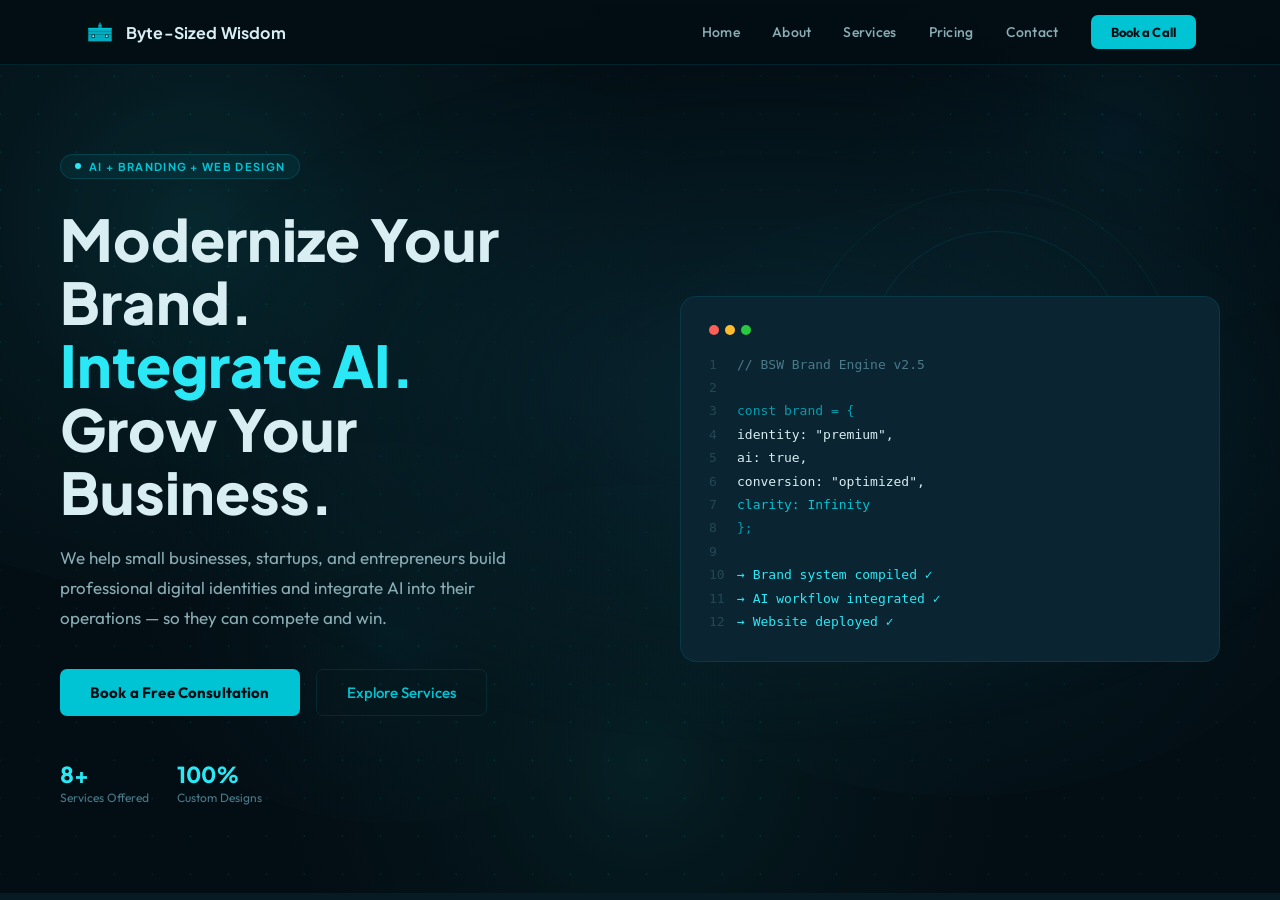
==== index.html @ 83bc5a41 "Add files via upload" ====
<!DOCTYPE html>
<html lang="en">
<head>
  <meta charset="UTF-8"/>
  <meta name="viewport" content="width=device-width, initial-scale=1.0"/>
  <title>Byte-Sized Wisdom — Modern Branding. Intelligent Systems.</title>
  <meta name="description" content="Brand Identity and AI Integration for businesses ready to grow. Strategy first, client-owned deliverables, no middleman."/>
  <meta name="keywords" content="brand identity, AI integration, logo design, web design, workflow automation, Katy TX, Houston, Byte-Sized Wisdom"/>
  <meta property="og:title" content="Byte-Sized Wisdom — Modern Branding. Intelligent Systems."/>
  <meta property="og:description" content="Brand Identity and AI Integration for businesses ready to grow. Strategy first, client-owned deliverables, no middleman."/>
  <meta property="og:type" content="website"/>
  <link rel="preconnect" href="https://fonts.googleapis.com"/>
  <link rel="preconnect" href="https://fonts.gstatic.com" crossorigin/>
  <link href="https://fonts.googleapis.com/css2?family=Orbitron:wght@400;500;600;700;800;900&family=Plus+Jakarta+Sans:wght@300;400;500;600;700;800&family=Syne:wght@400;500;600;700;800;900&family=Share+Tech+Mono&display=swap" rel="stylesheet"/>
  <style>
    *, *::before, *::after { box-sizing: border-box; margin: 0; padding: 0; }
    html { scroll-behavior: smooth; }
    body { background: #030E14; color: #D8EEF2; font-family: 'Plus Jakarta Sans', sans-serif; overflow-x: hidden; }
    #root { min-height: 100vh; }
    .syne { font-family: 'Syne', sans-serif; }
    .fade-in { animation: fadeIn .3s ease; }
    @keyframes fadeIn { from { opacity: 0; transform: translateY(6px); } to { opacity: 1; transform: none; } }
  </style>
</head>
<body>
  <div id="root"></div>
  <script src="bundle.js"></script>
</body>
</html>
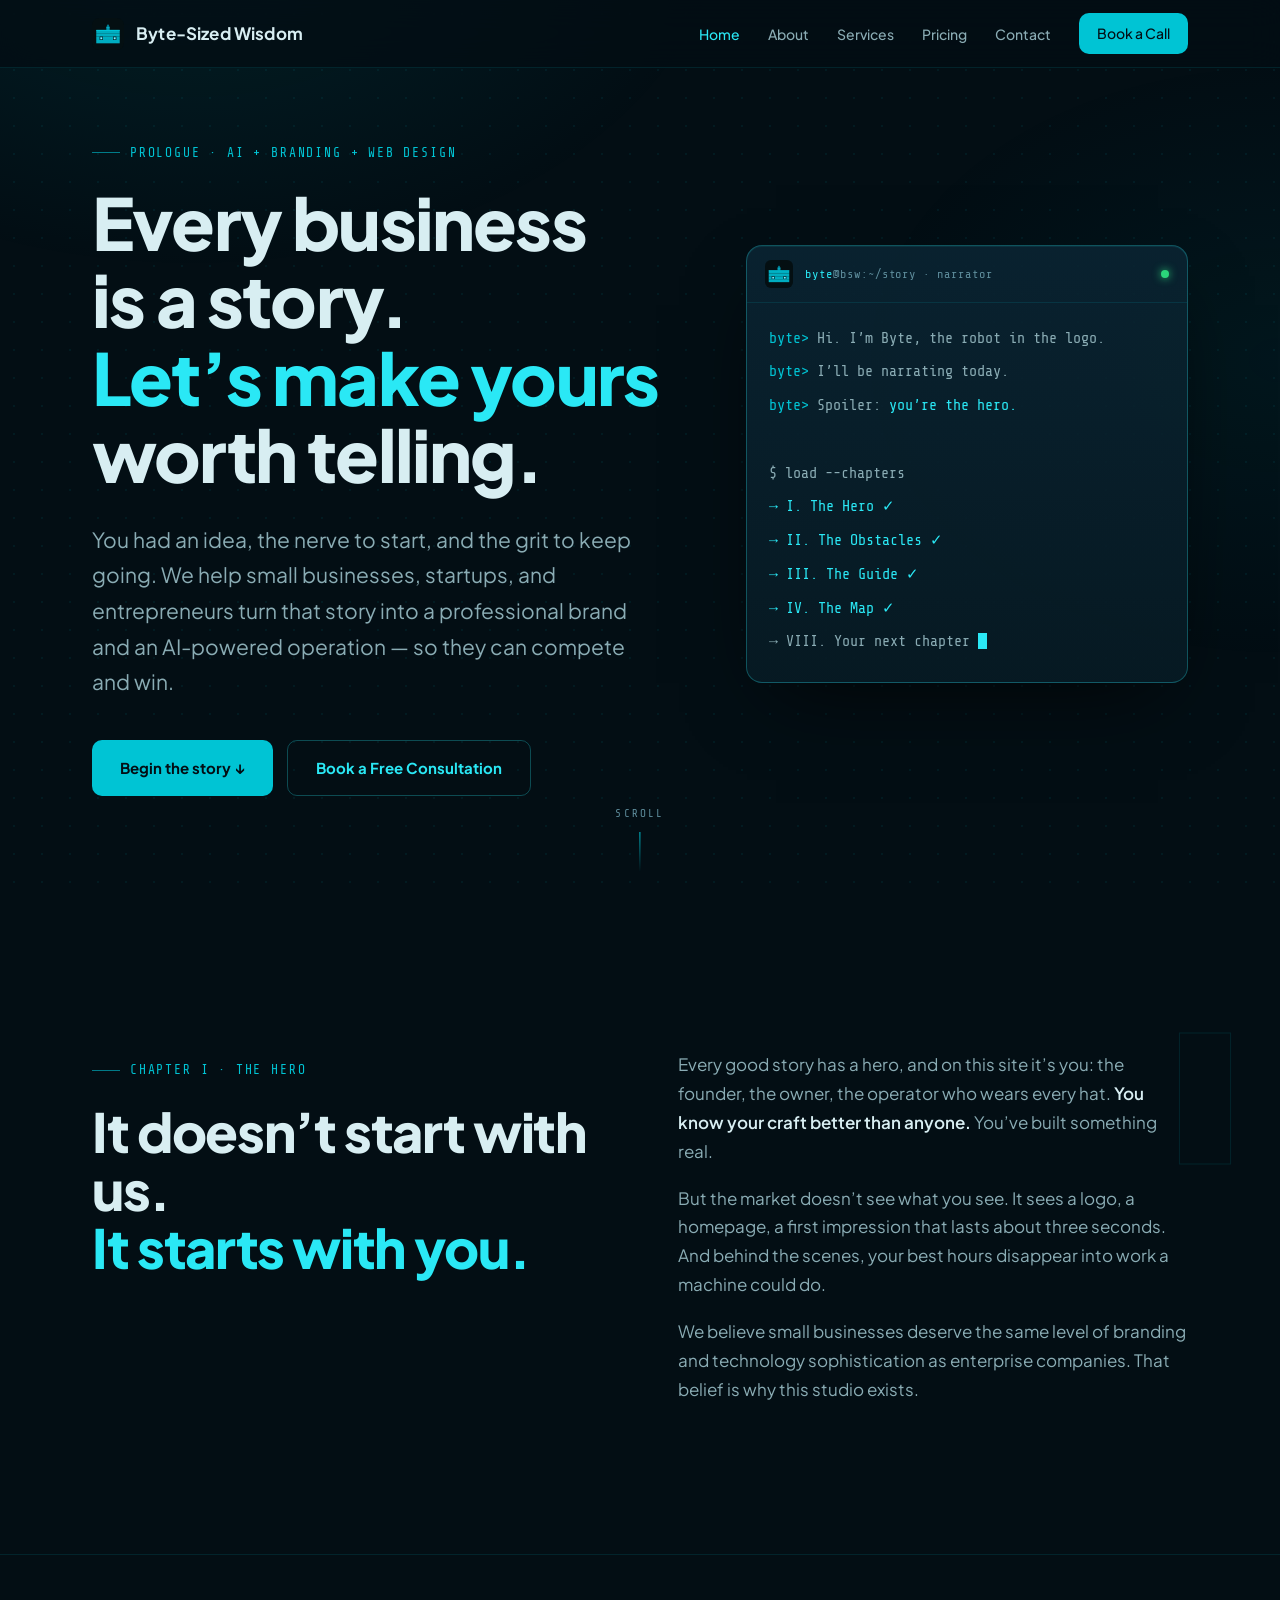
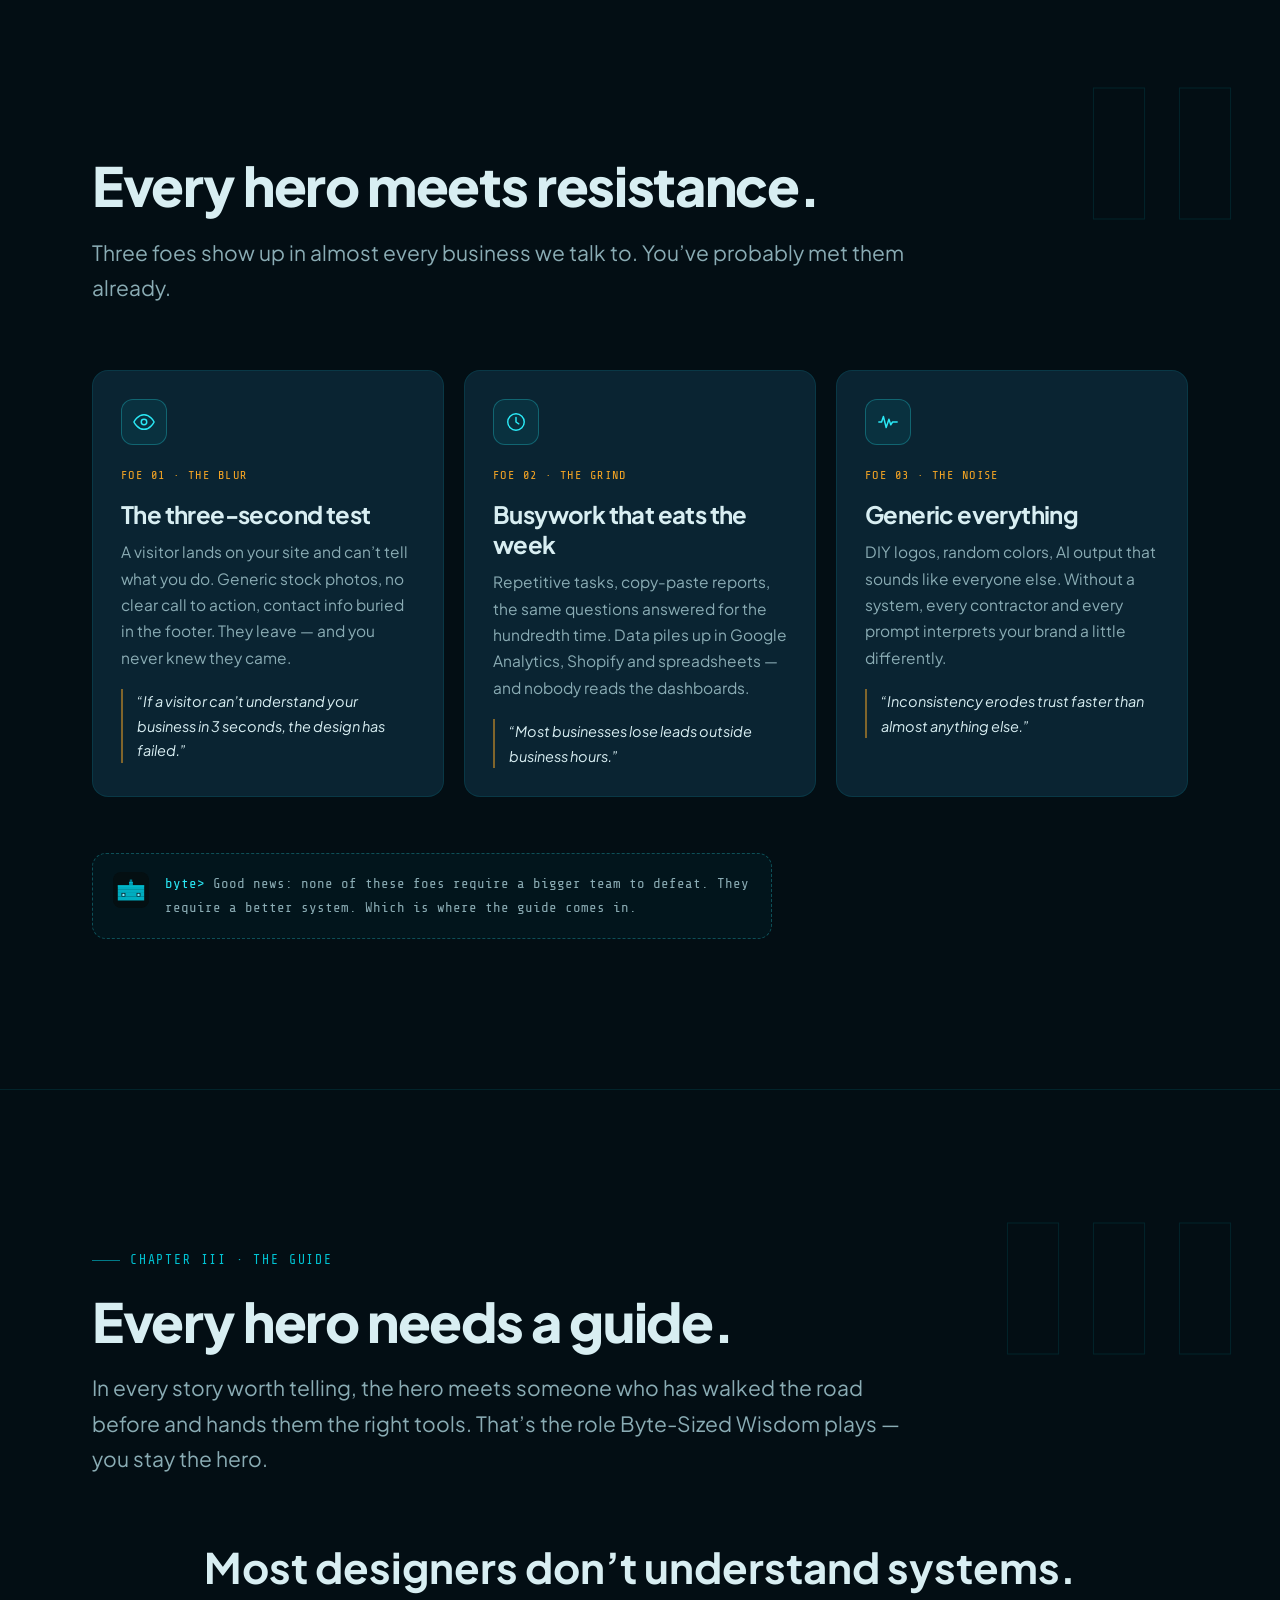
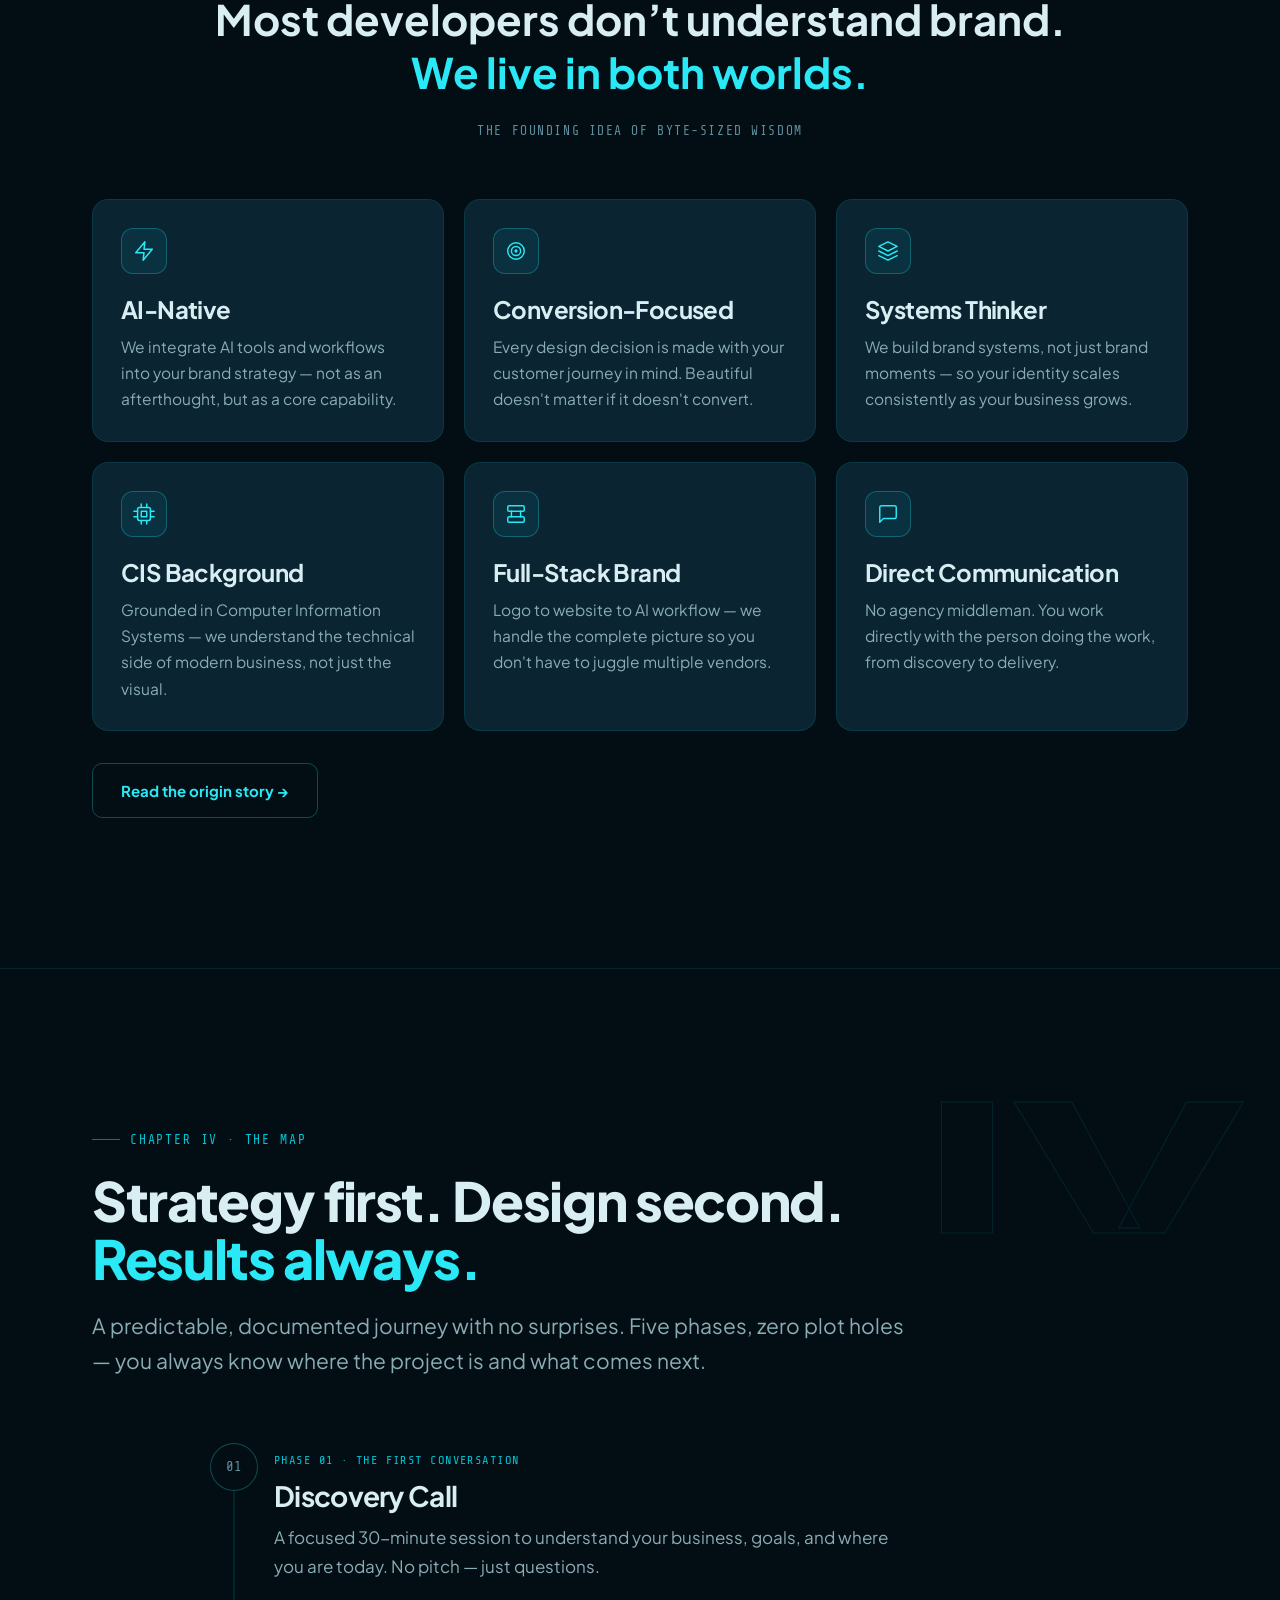
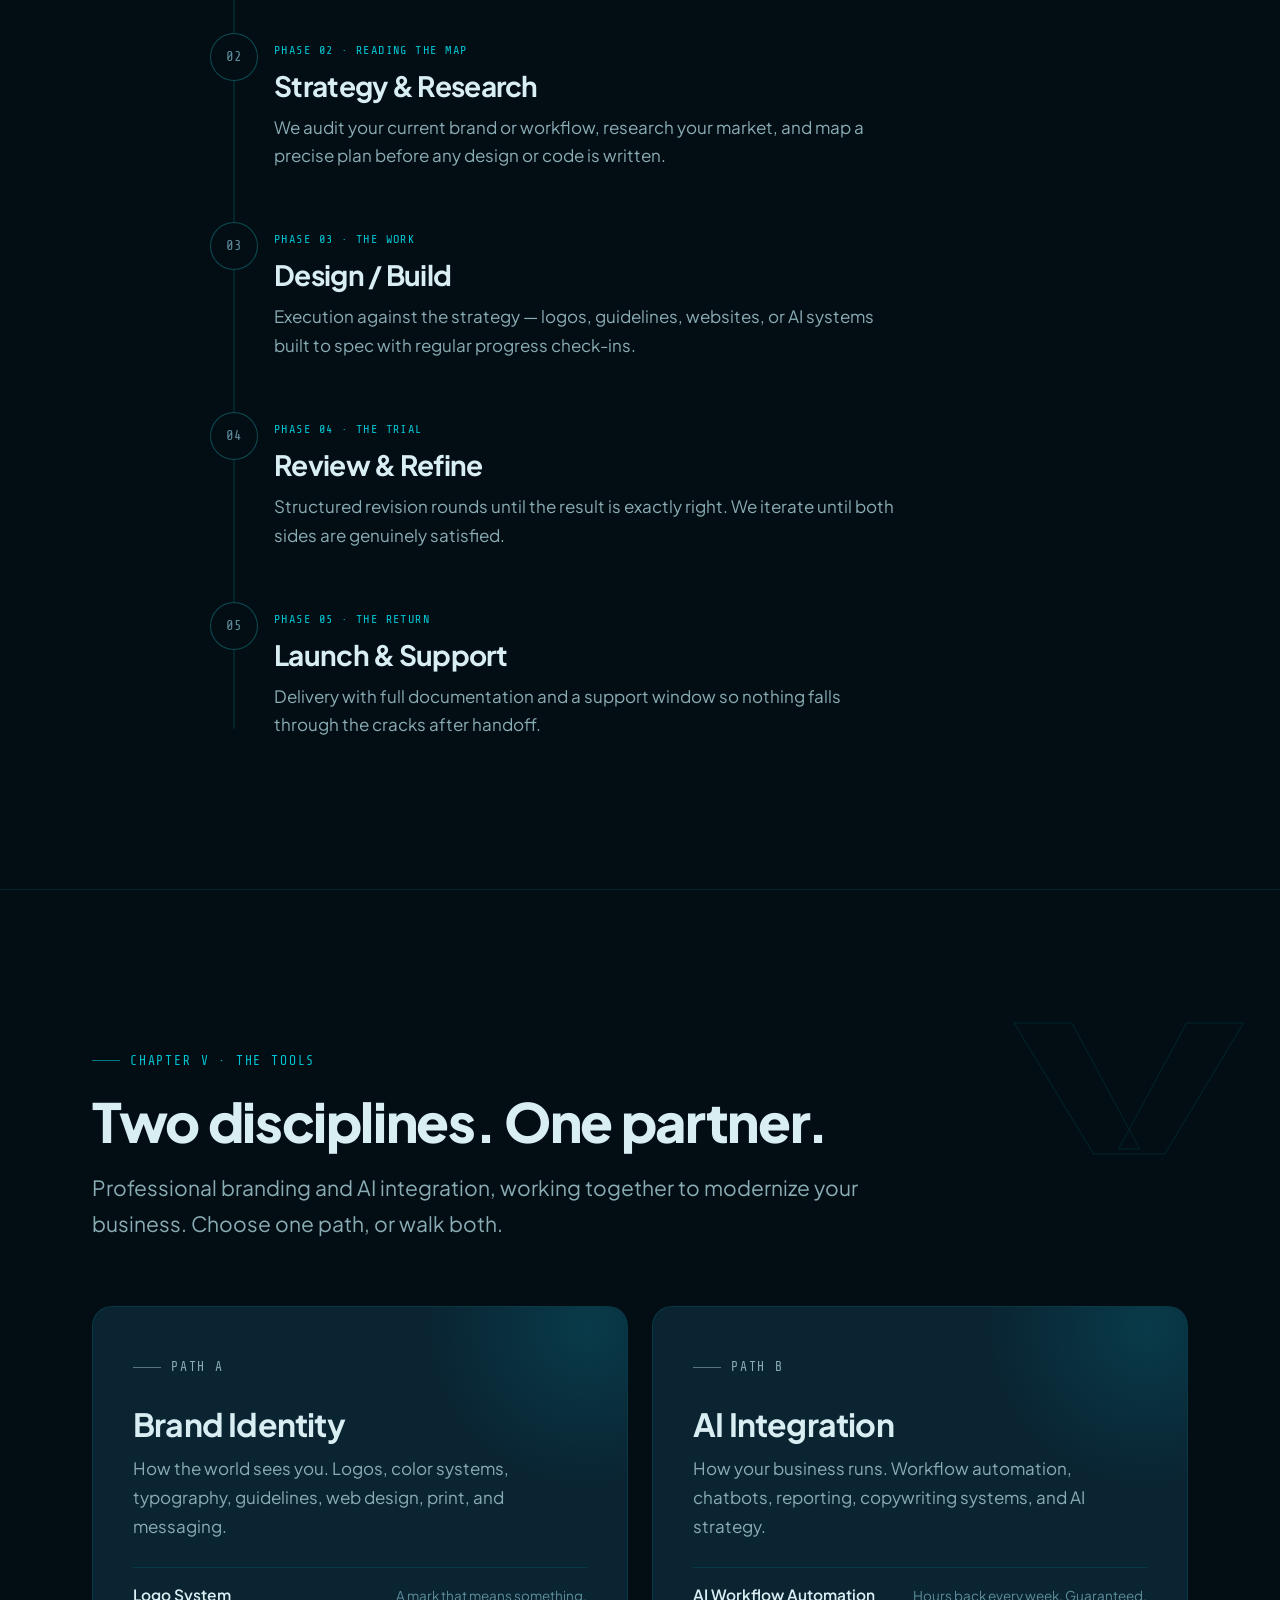
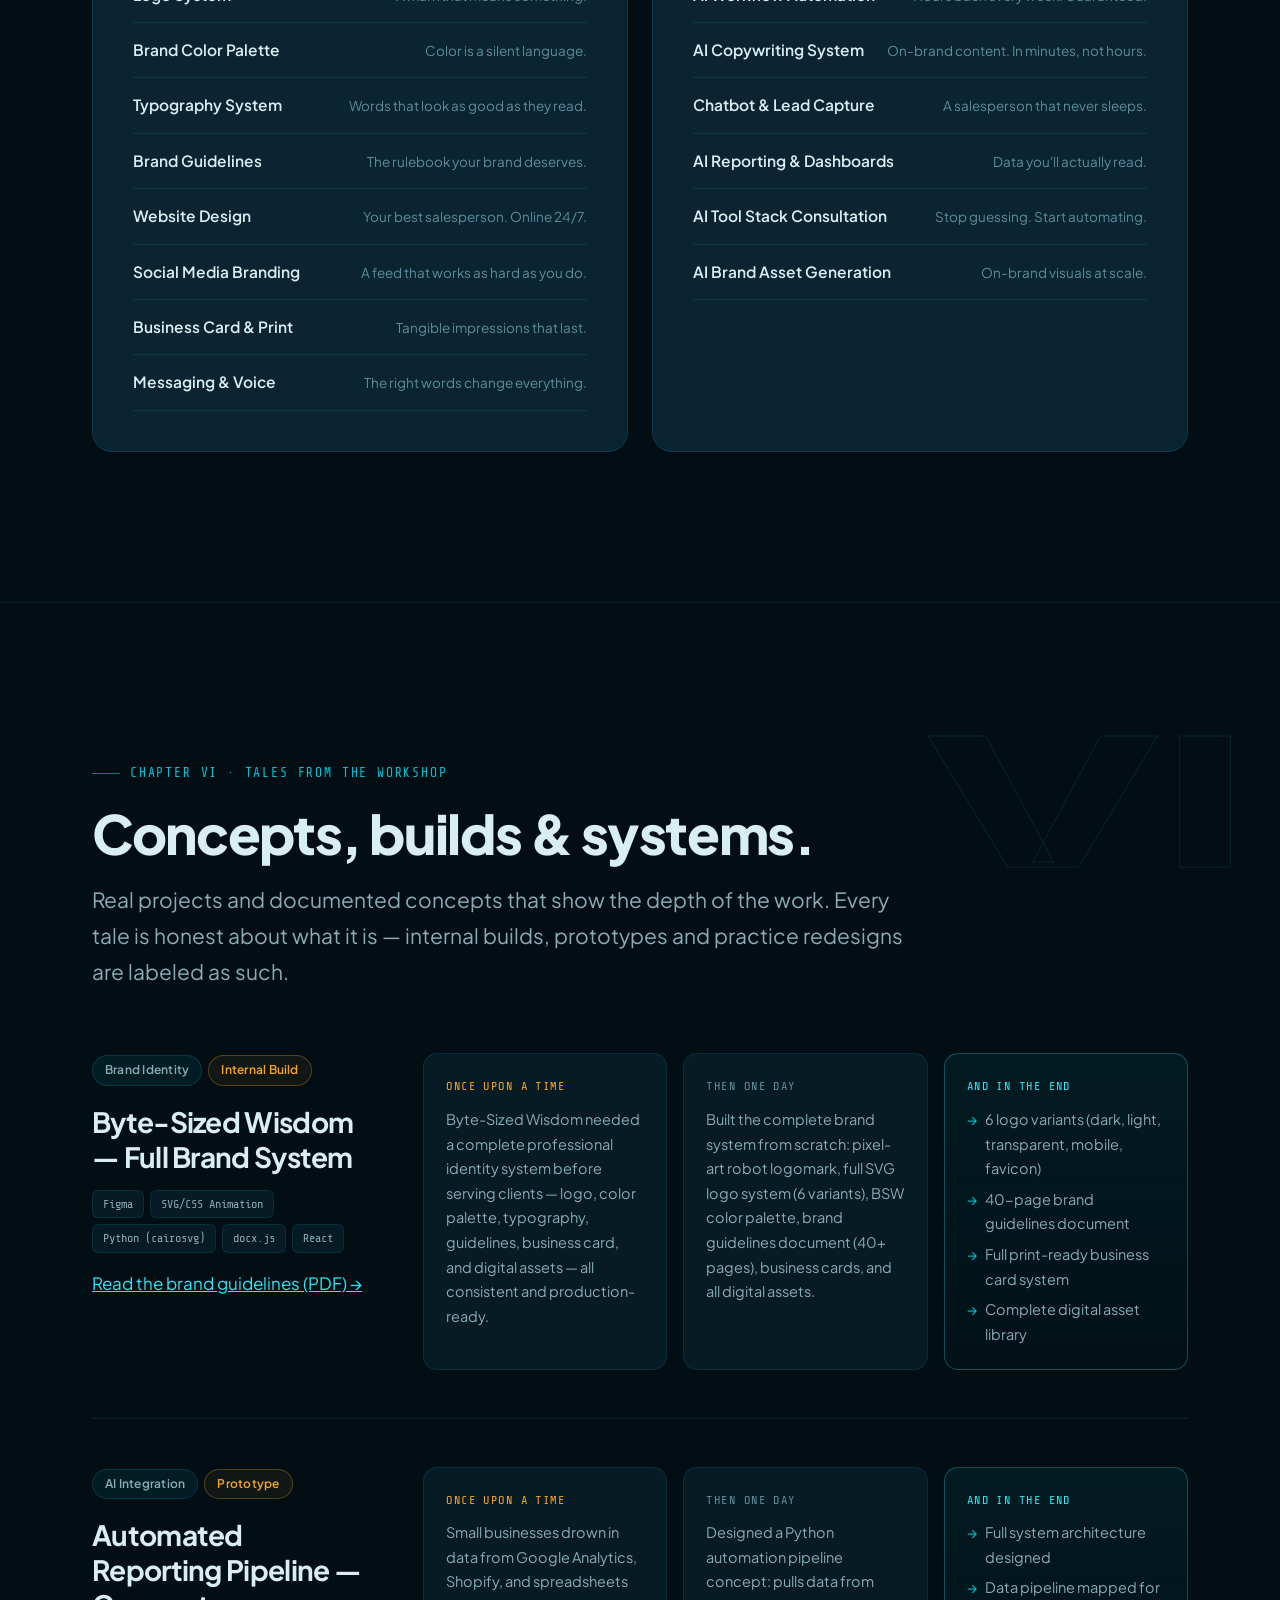
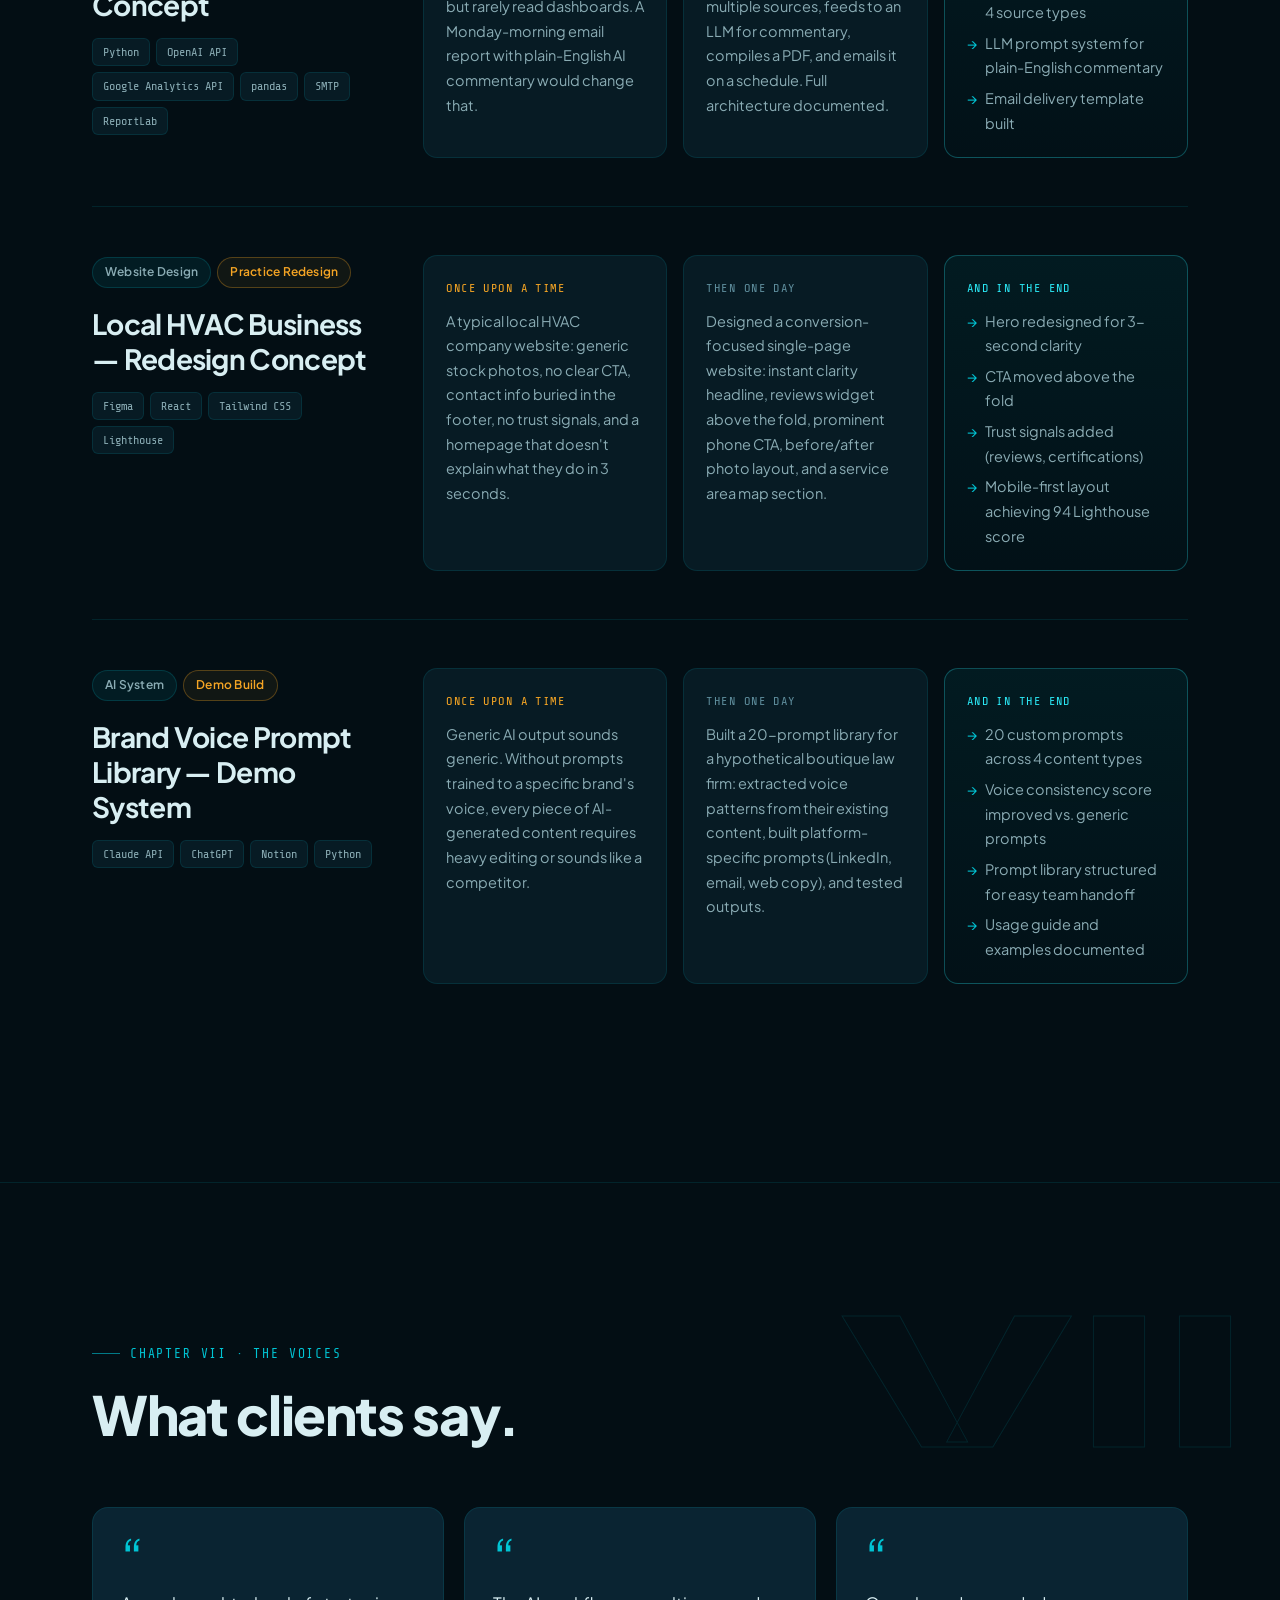
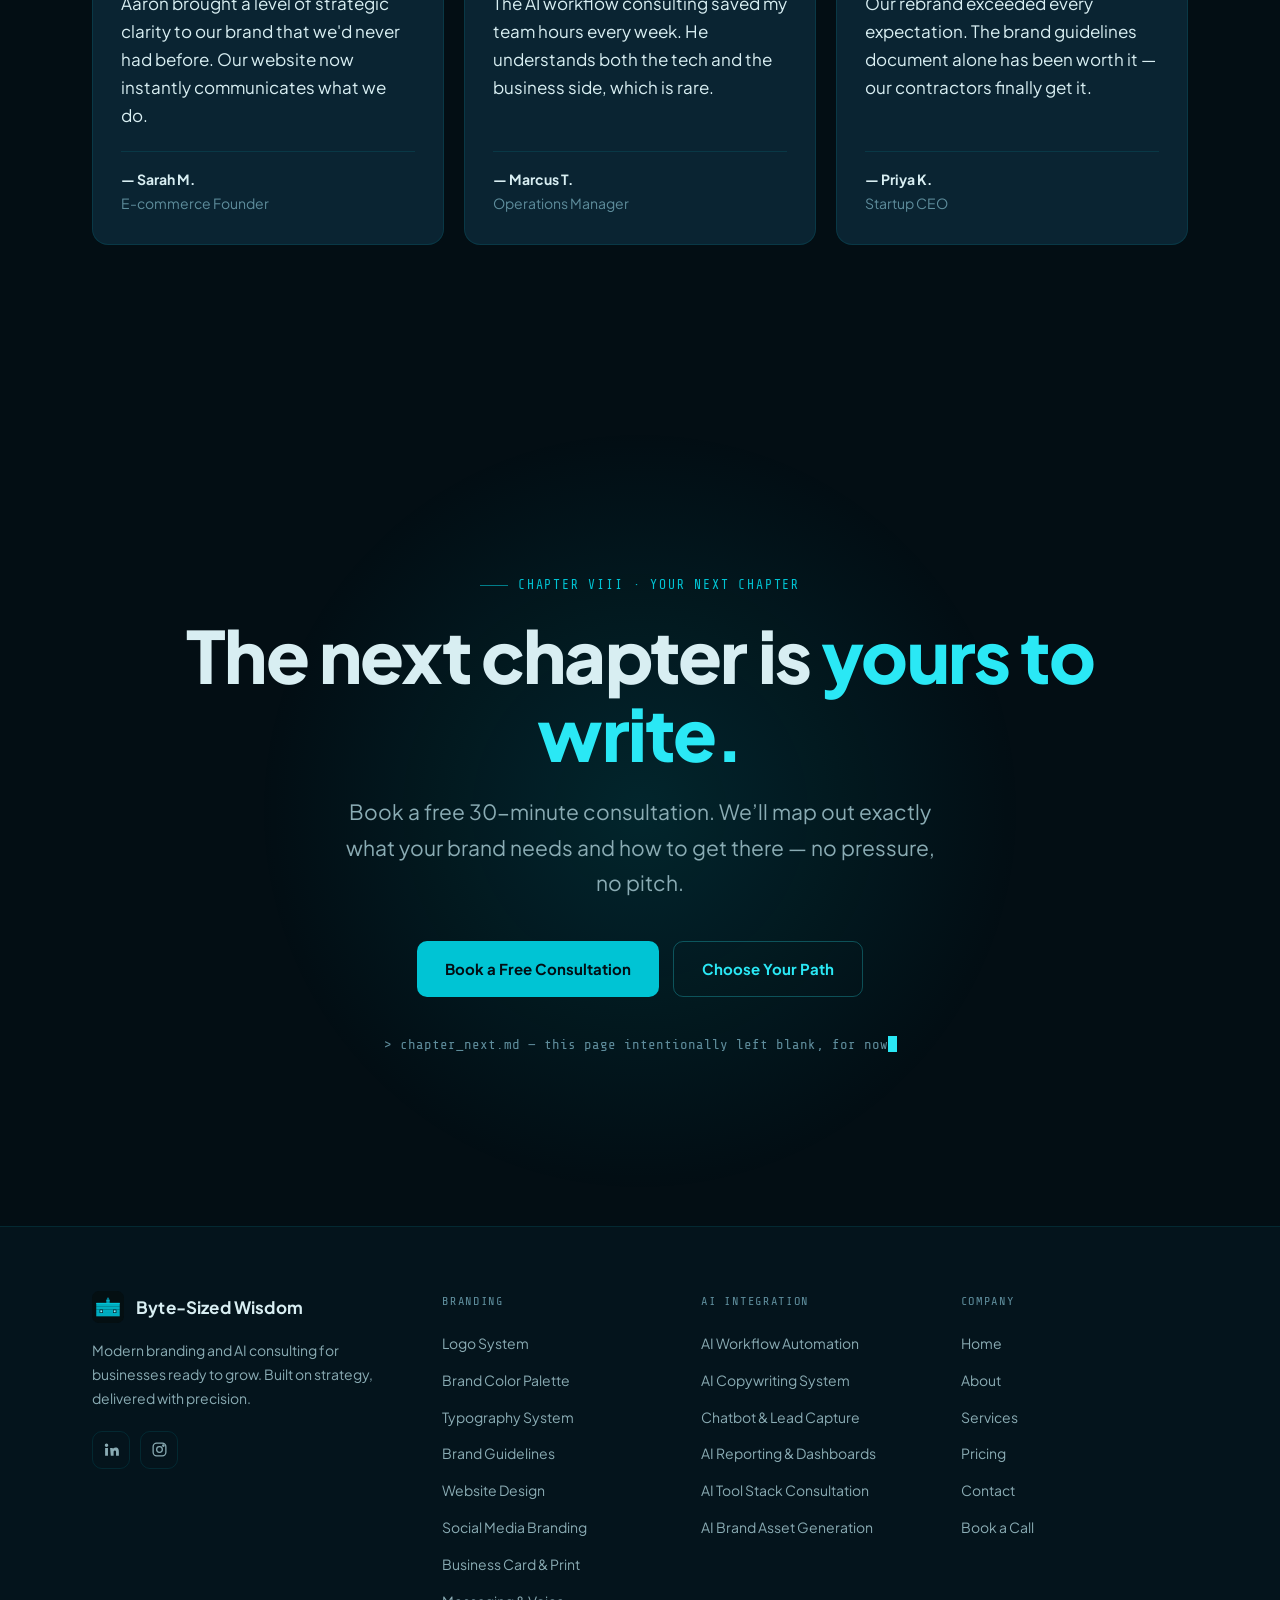
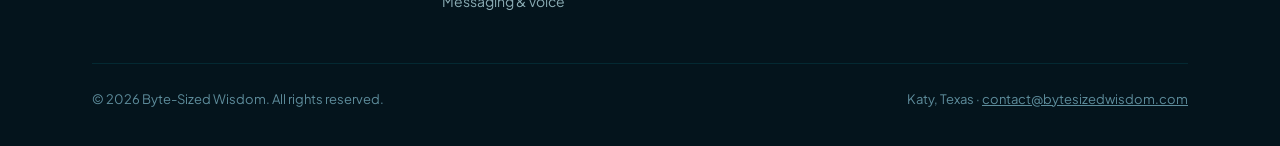
==== commit 55da41b3: "Turn the site into a storytelling website Rebuild the site as hand-written static pages organised as" ====
--- a/index.html
+++ b/index.html
@@ -1,29 +1,415 @@
 <!DOCTYPE html>
-<html lang="en">
+<html lang="en" class="no-js">
 <head>
   <meta charset="UTF-8"/>
   <meta name="viewport" content="width=device-width, initial-scale=1.0"/>
-  <title>Byte-Sized Wisdom — Modern Branding. Intelligent Systems.</title>
-  <meta name="description" content="Brand Identity and AI Integration for businesses ready to grow. Strategy first, client-owned deliverables, no middleman."/>
+  <title>Byte-Sized Wisdom — Every Business Is a Story</title>
+  <meta name="description" content="Byte-Sized Wisdom helps small businesses tell a better story: brand identity and AI integration, strategy first, client-owned deliverables, no middleman."/>
   <meta name="keywords" content="brand identity, AI integration, logo design, web design, workflow automation, Katy TX, Houston, Byte-Sized Wisdom"/>
-  <meta property="og:title" content="Byte-Sized Wisdom — Modern Branding. Intelligent Systems."/>
-  <meta property="og:description" content="Brand Identity and AI Integration for businesses ready to grow. Strategy first, client-owned deliverables, no middleman."/>
+  <meta name="theme-color" content="#030E14"/>
+  <meta property="og:title" content="Byte-Sized Wisdom — Every Business Is a Story"/>
+  <meta property="og:description" content="Byte-Sized Wisdom helps small businesses tell a better story: brand identity and AI integration, strategy first, client-owned deliverables, no middleman."/>
   <meta property="og:type" content="website"/>
+  <link rel="icon" href="assets/img/favicon.svg" type="image/svg+xml"/>
   <link rel="preconnect" href="https://fonts.googleapis.com"/>
   <link rel="preconnect" href="https://fonts.gstatic.com" crossorigin/>
-  <link href="https://fonts.googleapis.com/css2?family=Orbitron:wght@400;500;600;700;800;900&family=Plus+Jakarta+Sans:wght@300;400;500;600;700;800&family=Syne:wght@400;500;600;700;800;900&family=Share+Tech+Mono&display=swap" rel="stylesheet"/>
-  <style>
-    *, *::before, *::after { box-sizing: border-box; margin: 0; padding: 0; }
-    html { scroll-behavior: smooth; }
-    body { background: #030E14; color: #D8EEF2; font-family: 'Plus Jakarta Sans', sans-serif; overflow-x: hidden; }
-    #root { min-height: 100vh; }
-    .syne { font-family: 'Syne', sans-serif; }
-    .fade-in { animation: fadeIn .3s ease; }
-    @keyframes fadeIn { from { opacity: 0; transform: translateY(6px); } to { opacity: 1; transform: none; } }
-  </style>
+  <link href="https://fonts.googleapis.com/css2?family=Plus+Jakarta+Sans:wght@300;400;500;600;700;800&family=Syne:wght@400;500;600;700;800&family=Share+Tech+Mono&display=swap" rel="stylesheet"/>
+  <link rel="stylesheet" href="assets/css/story.css"/>
+  <script src="assets/js/story.js" defer></script>
 </head>
 <body>
-  <div id="root"></div>
-  <script src="bundle.js"></script>
+  <a class="skip-link" href="#main">Skip to the story</a>
+  <div class="progress" aria-hidden="true"></div>
+  <header class="nav">
+    <div class="container">
+      <a class="brand" href="index.html"><svg viewBox="0 0 32 32" aria-hidden="true"><rect width="32" height="32" fill="#040f12" rx="7"/><g transform="translate(-55.22,-1.70) scale(0.20943)"><rect x="335" y="40" width="10" height="10" fill="#00788e"/><rect x="332" y="50" width="16" height="15" fill="#009ab2"/><rect x="332" y="50" width="16" height="3" fill="#00c8e0"/><rect x="284" y="65" width="112" height="16" fill="#00adc0"/><rect x="284" y="65" width="112" height="4" fill="#00cce0"/><rect x="284" y="81" width="112" height="16" fill="#00adc0"/><rect x="284" y="97" width="112" height="16" fill="#00adc0"/><rect x="300" y="97" width="16" height="16" fill="#040f12"/><rect x="364" y="97" width="16" height="16" fill="#040f12"/><rect x="303" y="100" width="10" height="10" fill="#5ce0f8"/><rect x="367" y="100" width="10" height="10" fill="#5ce0f8"/><rect x="306" y="103" width="4" height="4" fill="#c8f8ff"/><rect x="370" y="103" width="4" height="4" fill="#c8f8ff"/><rect x="284" y="113" width="112" height="16" fill="#00adc0"/></g></svg><span>Byte-Sized Wisdom</span></a>
+      <button class="nav-toggle" aria-expanded="false" aria-controls="nav-links" aria-label="Open menu"><svg viewBox="0 0 24 24" fill="none" stroke="currentColor" stroke-width="1.6" stroke-linecap="round" stroke-linejoin="round" aria-hidden="true"><line x1="3" y1="7" x2="21" y2="7"/><line x1="3" y1="12" x2="21" y2="12"/><line x1="3" y1="17" x2="21" y2="17"/></svg></button>
+      <ul class="nav-links" id="nav-links">
+        <li><a href="index.html" aria-current="page">Home</a></li>
+        <li><a href="about.html">About</a></li>
+        <li><a href="services.html">Services</a></li>
+        <li><a href="pricing.html">Pricing</a></li>
+        <li><a href="contact.html">Contact</a></li>
+        <li><a class="btn btn-primary btn-sm" href="contact.html">Book a Call</a></li>
+      </ul>
+    </div>
+  </header>
+
+  <main id="main">
+
+    <!-- PROLOGUE -->
+    <section class="hero" id="prologue" data-chapter="Prologue">
+      <div class="container hero-grid">
+        <div>
+          <p class="kicker reveal">Prologue &middot; AI + Branding + Web Design</p>
+          <h1 class="reveal" data-delay="1">
+            <span class="line">Every business</span>
+            <span class="line">is a story.</span>
+            <span class="line hl">Let&rsquo;s make yours</span>
+            <span class="line">worth telling.</span>
+          </h1>
+          <p class="lede reveal" data-delay="2">You had an idea, the nerve to start, and the grit to keep going. We help small businesses, startups, and entrepreneurs turn that story into a professional brand and an AI-powered operation &mdash; so they can compete and win.</p>
+          <div class="cta-row reveal" data-delay="3">
+            <a class="btn btn-primary" href="#ch-hero">Begin the story &darr;</a>
+            <a class="btn btn-ghost" href="contact.html">Book a Free Consultation</a>
+          </div>
+        </div>
+        <div class="narrator reveal" data-delay="2" aria-label="Narrator">
+          <div class="narrator-head"><svg viewBox="0 0 32 32" aria-hidden="true"><rect width="32" height="32" fill="#040f12" rx="7"/><g transform="translate(-55.22,-1.70) scale(0.20943)"><rect x="335" y="40" width="10" height="10" fill="#00788e"/><rect x="332" y="50" width="16" height="15" fill="#009ab2"/><rect x="332" y="50" width="16" height="3" fill="#00c8e0"/><rect x="284" y="65" width="112" height="16" fill="#00adc0"/><rect x="284" y="65" width="112" height="4" fill="#00cce0"/><rect x="284" y="81" width="112" height="16" fill="#00adc0"/><rect x="284" y="97" width="112" height="16" fill="#00adc0"/><rect x="300" y="97" width="16" height="16" fill="#040f12"/><rect x="364" y="97" width="16" height="16" fill="#040f12"/><rect x="303" y="100" width="10" height="10" fill="#5ce0f8"/><rect x="367" y="100" width="10" height="10" fill="#5ce0f8"/><rect x="306" y="103" width="4" height="4" fill="#c8f8ff"/><rect x="370" y="103" width="4" height="4" fill="#c8f8ff"/><rect x="284" y="113" width="112" height="16" fill="#00adc0"/></g></svg><span><b>byte</b>@bsw:~/story &middot; narrator</span><i class="dot"></i></div>
+          <div class="narrator-body">
+            <p style="--i:0"><span class="who">byte&gt;</span> Hi. I&rsquo;m Byte, the robot in the logo.</p>
+            <p style="--i:1"><span class="who">byte&gt;</span> I&rsquo;ll be narrating today.</p>
+            <p style="--i:2"><span class="who">byte&gt;</span> Spoiler: <span class="hl">you&rsquo;re the hero.</span></p>
+            <p style="--i:3">&nbsp;</p>
+            <p style="--i:3">$ load --chapters</p>
+            <p class="ok" style="--i:4">&rarr; I. The Hero &#10003;</p>
+            <p class="ok" style="--i:5">&rarr; II. The Obstacles &#10003;</p>
+            <p class="ok" style="--i:6">&rarr; III. The Guide &#10003;</p>
+            <p class="ok" style="--i:7">&rarr; IV. The Map &#10003;</p>
+            <p style="--i:8">&rarr; VIII. Your next chapter <span class="caret"></span></p>
+          </div>
+        </div>
+      </div>
+      <a class="scroll-cue" href="#ch-hero" aria-label="Scroll to chapter one">Scroll<i></i></a>
+    </section>
+
+    <!-- I. THE HERO -->
+    <section class="chapter" id="ch-hero" data-chapter="I · The Hero">
+      <span class="chapter-num" aria-hidden="true">I</span>
+      <div class="container split">
+        <div>
+          <p class="kicker reveal">Chapter I &middot; The Hero</p>
+          <h2 class="reveal" data-delay="1">It doesn&rsquo;t start with us.<br/><span class="hl">It starts with you.</span></h2>
+        </div>
+        <div class="prose reveal" data-delay="2">
+          <p>Every good story has a hero, and on this site it&rsquo;s you: the founder, the owner, the operator who wears every hat. <strong>You know your craft better than anyone.</strong> You&rsquo;ve built something real.</p>
+          <p>But the market doesn&rsquo;t see what you see. It sees a logo, a homepage, a first impression that lasts about three seconds. And behind the scenes, your best hours disappear into work a machine could do.</p>
+          <p>We believe small businesses deserve the same level of branding and technology sophistication as enterprise companies. That belief is why this studio exists.</p>
+        </div>
+      </div>
+    </section>
+
+    <!-- II. THE OBSTACLES -->
+    <section class="chapter" id="ch-obstacles" data-chapter="II · The Obstacles">
+      <span class="chapter-num" aria-hidden="true">II</span>
+      <div class="container">
+        <div class="chapter-head">
+          <p class="kicker reveal">Chapter II &middot; The Obstacles</p>
+          <h2 class="reveal" data-delay="1">Every hero meets resistance.</h2>
+          <p class="lede reveal" data-delay="2">Three foes show up in almost every business we talk to. You&rsquo;ve probably met them already.</p>
+        </div>
+        <div class="grid grid-3">
+          <div class="card villain reveal">
+            <div class="icon"><svg viewBox="0 0 24 24" fill="none" stroke="currentColor" stroke-width="1.6" stroke-linecap="round" stroke-linejoin="round" aria-hidden="true"><path d="M1 12s4-8 11-8 11 8 11 8-4 8-11 8-11-8-11-8z"/><circle cx="12" cy="12" r="3"/></svg></div>
+            <span class="tag">Foe 01 &middot; The Blur</span>
+            <h3>The three-second test</h3>
+            <p>A visitor lands on your site and can&rsquo;t tell what you do. Generic stock photos, no clear call to action, contact info buried in the footer. They leave &mdash; and you never knew they came.</p>
+            <blockquote>&ldquo;If a visitor can&rsquo;t understand your business in 3 seconds, the design has failed.&rdquo;</blockquote>
+          </div>
+          <div class="card villain reveal" data-delay="1">
+            <div class="icon"><svg viewBox="0 0 24 24" fill="none" stroke="currentColor" stroke-width="1.6" stroke-linecap="round" stroke-linejoin="round" aria-hidden="true"><circle cx="12" cy="12" r="9"/><polyline points="12,7 12,12 15,14"/></svg></div>
+            <span class="tag">Foe 02 &middot; The Grind</span>
+            <h3>Busywork that eats the week</h3>
+            <p>Repetitive tasks, copy-paste reports, the same questions answered for the hundredth time. Data piles up in Google Analytics, Shopify and spreadsheets &mdash; and nobody reads the dashboards.</p>
+            <blockquote>&ldquo;Most businesses lose leads outside business hours.&rdquo;</blockquote>
+          </div>
+          <div class="card villain reveal" data-delay="2">
+            <div class="icon"><svg viewBox="0 0 24 24" fill="none" stroke="currentColor" stroke-width="1.6" stroke-linecap="round" stroke-linejoin="round" aria-hidden="true"><path d="M2 12h3l2-6 3 12 3-9 2 6 2-3h5"/></svg></div>
+            <span class="tag">Foe 03 &middot; The Noise</span>
+            <h3>Generic everything</h3>
+            <p>DIY logos, random colors, AI output that sounds like everyone else. Without a system, every contractor and every prompt interprets your brand a little differently.</p>
+            <blockquote>&ldquo;Inconsistency erodes trust faster than almost anything else.&rdquo;</blockquote>
+          </div>
+        </div>
+        <div class="aside-byte mt-l reveal"><svg viewBox="0 0 32 32" aria-hidden="true"><rect width="32" height="32" fill="#040f12" rx="7"/><g transform="translate(-55.22,-1.70) scale(0.20943)"><rect x="335" y="40" width="10" height="10" fill="#00788e"/><rect x="332" y="50" width="16" height="15" fill="#009ab2"/><rect x="332" y="50" width="16" height="3" fill="#00c8e0"/><rect x="284" y="65" width="112" height="16" fill="#00adc0"/><rect x="284" y="65" width="112" height="4" fill="#00cce0"/><rect x="284" y="81" width="112" height="16" fill="#00adc0"/><rect x="284" y="97" width="112" height="16" fill="#00adc0"/><rect x="300" y="97" width="16" height="16" fill="#040f12"/><rect x="364" y="97" width="16" height="16" fill="#040f12"/><rect x="303" y="100" width="10" height="10" fill="#5ce0f8"/><rect x="367" y="100" width="10" height="10" fill="#5ce0f8"/><rect x="306" y="103" width="4" height="4" fill="#c8f8ff"/><rect x="370" y="103" width="4" height="4" fill="#c8f8ff"/><rect x="284" y="113" width="112" height="16" fill="#00adc0"/></g></svg><p><b>byte&gt;</b> Good news: none of these foes require a bigger team to defeat. They require a better system. Which is where the guide comes in.</p></div>
+      </div>
+    </section>
+
+    <!-- III. THE GUIDE -->
+    <section class="chapter" id="ch-guide" data-chapter="III · The Guide">
+      <span class="chapter-num" aria-hidden="true">III</span>
+      <div class="container">
+        <div class="chapter-head">
+          <p class="kicker reveal">Chapter III &middot; The Guide</p>
+          <h2 class="reveal" data-delay="1">Every hero needs a guide.</h2>
+          <p class="lede reveal" data-delay="2">In every story worth telling, the hero meets someone who has walked the road before and hands them the right tools. That&rsquo;s the role Byte-Sized Wisdom plays &mdash; you stay the hero.</p>
+        </div>
+        <p class="pullquote reveal">Most designers don&rsquo;t understand systems. Most developers don&rsquo;t understand brand. <span class="hl">We live in both worlds.</span></p>
+        <span class="pullquote-cite reveal" data-delay="1">The founding idea of Byte-Sized Wisdom</span>
+        <div class="grid grid-3 mt-l">
+          <div class="card reveal" data-delay="0">
+            <div class="icon"><svg viewBox="0 0 24 24" fill="none" stroke="currentColor" stroke-width="1.6" stroke-linecap="round" stroke-linejoin="round" aria-hidden="true"><polygon points="13,2 3,14 12,14 11,22 21,10 12,10"/></svg></div>
+            <h3>AI-Native</h3>
+            <p>We integrate AI tools and workflows into your brand strategy — not as an afterthought, but as a core capability.</p>
+          </div>
+          <div class="card reveal" data-delay="1">
+            <div class="icon"><svg viewBox="0 0 24 24" fill="none" stroke="currentColor" stroke-width="1.6" stroke-linecap="round" stroke-linejoin="round" aria-hidden="true"><circle cx="12" cy="12" r="9"/><circle cx="12" cy="12" r="5"/><circle cx="12" cy="12" r="1"/></svg></div>
+            <h3>Conversion-Focused</h3>
+            <p>Every design decision is made with your customer journey in mind. Beautiful doesn&#x27;t matter if it doesn&#x27;t convert.</p>
+          </div>
+          <div class="card reveal" data-delay="2">
+            <div class="icon"><svg viewBox="0 0 24 24" fill="none" stroke="currentColor" stroke-width="1.6" stroke-linecap="round" stroke-linejoin="round" aria-hidden="true"><polygon points="12,2 2,7 12,12 22,7"/><polyline points="2,17 12,22 22,17"/><polyline points="2,12 12,17 22,12"/></svg></div>
+            <h3>Systems Thinker</h3>
+            <p>We build brand systems, not just brand moments — so your identity scales consistently as your business grows.</p>
+          </div>
+          <div class="card reveal" data-delay="0">
+            <div class="icon"><svg viewBox="0 0 24 24" fill="none" stroke="currentColor" stroke-width="1.6" stroke-linecap="round" stroke-linejoin="round" aria-hidden="true"><rect x="5" y="5" width="14" height="14" rx="2"/><rect x="9" y="9" width="6" height="6"/><path d="M9 1v4M15 1v4M9 19v4M15 19v4M1 9h4M1 15h4M19 9h4M19 15h4"/></svg></div>
+            <h3>CIS Background</h3>
+            <p>Grounded in Computer Information Systems — we understand the technical side of modern business, not just the visual.</p>
+          </div>
+          <div class="card reveal" data-delay="1">
+            <div class="icon"><svg viewBox="0 0 24 24" fill="none" stroke="currentColor" stroke-width="1.6" stroke-linecap="round" stroke-linejoin="round" aria-hidden="true"><rect x="3" y="3" width="18" height="6" rx="1.5"/><rect x="3" y="15" width="18" height="6" rx="1.5"/><path d="M7 9v6M17 9v6"/></svg></div>
+            <h3>Full-Stack Brand</h3>
+            <p>Logo to website to AI workflow — we handle the complete picture so you don&#x27;t have to juggle multiple vendors.</p>
+          </div>
+          <div class="card reveal" data-delay="2">
+            <div class="icon"><svg viewBox="0 0 24 24" fill="none" stroke="currentColor" stroke-width="1.6" stroke-linecap="round" stroke-linejoin="round" aria-hidden="true"><path d="M21 15a2 2 0 0 1-2 2H7l-4 4V5a2 2 0 0 1 2-2h14a2 2 0 0 1 2 2z"/></svg></div>
+            <h3>Direct Communication</h3>
+            <p>No agency middleman. You work directly with the person doing the work, from discovery to delivery.</p>
+          </div>
+        </div>
+        <p class="mt-m reveal"><a class="btn btn-ghost" href="about.html">Read the origin story &rarr;</a></p>
+      </div>
+    </section>
+
+    <!-- IV. THE MAP -->
+    <section class="chapter" id="ch-map" data-chapter="IV · The Map">
+      <span class="chapter-num" aria-hidden="true">IV</span>
+      <div class="container">
+        <div class="chapter-head">
+          <p class="kicker reveal">Chapter IV &middot; The Map</p>
+          <h2 class="reveal" data-delay="1">Strategy first. Design second.<br/><span class="hl">Results always.</span></h2>
+          <p class="lede reveal" data-delay="2">A predictable, documented journey with no surprises. Five phases, zero plot holes &mdash; you always know where the project is and what comes next.</p>
+        </div>
+        <ol class="journey" style="list-style:none">
+          <li class="step reveal">
+            <span class="step-dot">01</span>
+            <span class="when">Phase 01 &middot; The first conversation</span>
+            <h3>Discovery Call</h3>
+            <p>A focused 30-minute session to understand your business, goals, and where you are today. No pitch — just questions.</p>
+          </li>
+          <li class="step reveal">
+            <span class="step-dot">02</span>
+            <span class="when">Phase 02 &middot; Reading the map</span>
+            <h3>Strategy & Research</h3>
+            <p>We audit your current brand or workflow, research your market, and map a precise plan before any design or code is written.</p>
+          </li>
+          <li class="step reveal">
+            <span class="step-dot">03</span>
+            <span class="when">Phase 03 &middot; The work</span>
+            <h3>Design / Build</h3>
+            <p>Execution against the strategy — logos, guidelines, websites, or AI systems built to spec with regular progress check-ins.</p>
+          </li>
+          <li class="step reveal">
+            <span class="step-dot">04</span>
+            <span class="when">Phase 04 &middot; The trial</span>
+            <h3>Review & Refine</h3>
+            <p>Structured revision rounds until the result is exactly right. We iterate until both sides are genuinely satisfied.</p>
+          </li>
+          <li class="step reveal">
+            <span class="step-dot">05</span>
+            <span class="when">Phase 05 &middot; The return</span>
+            <h3>Launch & Support</h3>
+            <p>Delivery with full documentation and a support window so nothing falls through the cracks after handoff.</p>
+          </li>
+        </ol>
+      </div>
+    </section>
+
+    <!-- V. THE TOOLS -->
+    <section class="chapter" id="ch-tools" data-chapter="V · The Tools">
+      <span class="chapter-num" aria-hidden="true">V</span>
+      <div class="container">
+        <div class="chapter-head">
+          <p class="kicker reveal">Chapter V &middot; The Tools</p>
+          <h2 class="reveal" data-delay="1">Two disciplines. One partner.</h2>
+          <p class="lede reveal" data-delay="2">Professional branding and AI integration, working together to modernize your business. Choose one path, or walk both.</p>
+        </div>
+        <div class="paths">
+          <div class="path reveal">
+            <p class="kicker">Path A</p>
+            <h3>Brand Identity</h3>
+            <p>How the world sees you. Logos, color systems, typography, guidelines, web design, print, and messaging.</p>
+            <ul>
+            <li><a href="services.html#logo"><b>Logo System</b><em>A mark that means something.</em></a></li>
+            <li><a href="services.html#colors"><b>Brand Color Palette</b><em>Color is a silent language.</em></a></li>
+            <li><a href="services.html#typography"><b>Typography System</b><em>Words that look as good as they read.</em></a></li>
+            <li><a href="services.html#brand-guidelines"><b>Brand Guidelines</b><em>The rulebook your brand deserves.</em></a></li>
+            <li><a href="services.html#website-design"><b>Website Design</b><em>Your best salesperson. Online 24/7.</em></a></li>
+            <li><a href="services.html#social-media"><b>Social Media Branding</b><em>A feed that works as hard as you do.</em></a></li>
+            <li><a href="services.html#print"><b>Business Card &amp; Print</b><em>Tangible impressions that last.</em></a></li>
+            <li><a href="services.html#messaging"><b>Messaging &amp; Voice</b><em>The right words change everything.</em></a></li>
+            </ul>
+          </div>
+          <div class="path reveal" data-delay="1">
+            <p class="kicker">Path B</p>
+            <h3>AI Integration</h3>
+            <p>How your business runs. Workflow automation, chatbots, reporting, copywriting systems, and AI strategy.</p>
+            <ul>
+            <li><a href="services.html#ai-workflow"><b>AI Workflow Automation</b><em>Hours back every week. Guaranteed.</em></a></li>
+            <li><a href="services.html#ai-copywriting"><b>AI Copywriting System</b><em>On-brand content. In minutes, not hours.</em></a></li>
+            <li><a href="services.html#ai-chatbot"><b>Chatbot &amp; Lead Capture</b><em>A salesperson that never sleeps.</em></a></li>
+            <li><a href="services.html#ai-reporting"><b>AI Reporting &amp; Dashboards</b><em>Data you&#x27;ll actually read.</em></a></li>
+            <li><a href="services.html#ai-strategy"><b>AI Tool Stack Consultation</b><em>Stop guessing. Start automating.</em></a></li>
+            <li><a href="services.html#ai-brand-assets"><b>AI Brand Asset Generation</b><em>On-brand visuals at scale.</em></a></li>
+            </ul>
+          </div>
+        </div>
+      </div>
+    </section>
+
+    <!-- VI. TALES -->
+    <section class="chapter" id="ch-tales" data-chapter="VI · The Tales">
+      <span class="chapter-num" aria-hidden="true">VI</span>
+      <div class="container">
+        <div class="chapter-head">
+          <p class="kicker reveal">Chapter VI &middot; Tales from the Workshop</p>
+          <h2 class="reveal" data-delay="1">Concepts, builds &amp; systems.</h2>
+          <p class="lede reveal" data-delay="2">Real projects and documented concepts that show the depth of the work. Every tale is honest about what it is &mdash; internal builds, prototypes and practice redesigns are labeled as such.</p>
+        </div>
+        <article class="tale reveal">
+          <div class="tale-meta">
+            <div><span class="badge">Brand Identity</span><span class="badge honest">Internal Build</span></div>
+            <h3>Byte-Sized Wisdom — Full Brand System</h3>
+            <div class="tools"><span class="chip">Figma</span><span class="chip">SVG/CSS Animation</span><span class="chip">Python (cairosvg)</span><span class="chip">docx.js</span><span class="chip">React</span></div>
+            <p class="mt-s"><a class="hl" href="assets/docs/bsw-brand-guidelines.pdf" target="_blank" rel="noopener">Read the brand guidelines (PDF) →</a></p>
+          </div>
+          <div class="tale-acts">
+            <div class="act before"><span class="when">Once upon a time</span><p>Byte-Sized Wisdom needed a complete professional identity system before serving clients — logo, color palette, typography, guidelines, business card, and digital assets — all consistent and production-ready.</p></div>
+            <div class="act"><span class="when">Then one day</span><p>Built the complete brand system from scratch: pixel-art robot logomark, full SVG logo system (6 variants), BSW color palette, brand guidelines document (40+ pages), business cards, and all digital assets.</p></div>
+            <div class="act after"><span class="when">And in the end</span><ul><li>6 logo variants (dark, light, transparent, mobile, favicon)</li><li>40-page brand guidelines document</li><li>Full print-ready business card system</li><li>Complete digital asset library</li></ul></div>
+          </div>
+        </article>
+        <article class="tale reveal">
+          <div class="tale-meta">
+            <div><span class="badge">AI Integration</span><span class="badge honest">Prototype</span></div>
+            <h3>Automated Reporting Pipeline — Concept</h3>
+            <div class="tools"><span class="chip">Python</span><span class="chip">OpenAI API</span><span class="chip">Google Analytics API</span><span class="chip">pandas</span><span class="chip">SMTP</span><span class="chip">ReportLab</span></div>
+          </div>
+          <div class="tale-acts">
+            <div class="act before"><span class="when">Once upon a time</span><p>Small businesses drown in data from Google Analytics, Shopify, and spreadsheets but rarely read dashboards. A Monday-morning email report with plain-English AI commentary would change that.</p></div>
+            <div class="act"><span class="when">Then one day</span><p>Designed a Python automation pipeline concept: pulls data from multiple sources, feeds to an LLM for commentary, compiles a PDF, and emails it on a schedule. Full architecture documented.</p></div>
+            <div class="act after"><span class="when">And in the end</span><ul><li>Full system architecture designed</li><li>Data pipeline mapped for 4 source types</li><li>LLM prompt system for plain-English commentary</li><li>Email delivery template built</li></ul></div>
+          </div>
+        </article>
+        <article class="tale reveal">
+          <div class="tale-meta">
+            <div><span class="badge">Website Design</span><span class="badge honest">Practice Redesign</span></div>
+            <h3>Local HVAC Business — Redesign Concept</h3>
+            <div class="tools"><span class="chip">Figma</span><span class="chip">React</span><span class="chip">Tailwind CSS</span><span class="chip">Lighthouse</span></div>
+          </div>
+          <div class="tale-acts">
+            <div class="act before"><span class="when">Once upon a time</span><p>A typical local HVAC company website: generic stock photos, no clear CTA, contact info buried in the footer, no trust signals, and a homepage that doesn&#x27;t explain what they do in 3 seconds.</p></div>
+            <div class="act"><span class="when">Then one day</span><p>Designed a conversion-focused single-page website: instant clarity headline, reviews widget above the fold, prominent phone CTA, before/after photo layout, and a service area map section.</p></div>
+            <div class="act after"><span class="when">And in the end</span><ul><li>Hero redesigned for 3-second clarity</li><li>CTA moved above the fold</li><li>Trust signals added (reviews, certifications)</li><li>Mobile-first layout achieving 94 Lighthouse score</li></ul></div>
+          </div>
+        </article>
+        <article class="tale reveal">
+          <div class="tale-meta">
+            <div><span class="badge">AI System</span><span class="badge honest">Demo Build</span></div>
+            <h3>Brand Voice Prompt Library — Demo System</h3>
+            <div class="tools"><span class="chip">Claude API</span><span class="chip">ChatGPT</span><span class="chip">Notion</span><span class="chip">Python</span></div>
+          </div>
+          <div class="tale-acts">
+            <div class="act before"><span class="when">Once upon a time</span><p>Generic AI output sounds generic. Without prompts trained to a specific brand&#x27;s voice, every piece of AI-generated content requires heavy editing or sounds like a competitor.</p></div>
+            <div class="act"><span class="when">Then one day</span><p>Built a 20-prompt library for a hypothetical boutique law firm: extracted voice patterns from their existing content, built platform-specific prompts (LinkedIn, email, web copy), and tested outputs.</p></div>
+            <div class="act after"><span class="when">And in the end</span><ul><li>20 custom prompts across 4 content types</li><li>Voice consistency score improved vs. generic prompts</li><li>Prompt library structured for easy team handoff</li><li>Usage guide and examples documented</li></ul></div>
+          </div>
+        </article>
+      </div>
+    </section>
+
+    <!-- VII. VOICES -->
+    <section class="chapter" id="ch-voices" data-chapter="VII · The Voices">
+      <span class="chapter-num" aria-hidden="true">VII</span>
+      <div class="container">
+        <div class="chapter-head">
+          <p class="kicker reveal">Chapter VII &middot; The Voices</p>
+          <h2 class="reveal" data-delay="1">What clients say.</h2>
+        </div>
+        <div class="grid grid-3">
+          <blockquote class="card voice reveal" data-delay="0">
+            <p>Aaron brought a level of strategic clarity to our brand that we&#x27;d never had before. Our website now instantly communicates what we do.</p>
+            <footer><b>&mdash; Sarah M.</b><span>E-commerce Founder</span></footer>
+          </blockquote>
+          <blockquote class="card voice reveal" data-delay="1">
+            <p>The AI workflow consulting saved my team hours every week. He understands both the tech and the business side, which is rare.</p>
+            <footer><b>&mdash; Marcus T.</b><span>Operations Manager</span></footer>
+          </blockquote>
+          <blockquote class="card voice reveal" data-delay="2">
+            <p>Our rebrand exceeded every expectation. The brand guidelines document alone has been worth it — our contractors finally get it.</p>
+            <footer><b>&mdash; Priya K.</b><span>Startup CEO</span></footer>
+          </blockquote>
+        </div>
+      </div>
+    </section>
+
+    <section class="epilogue" id="epilogue" data-chapter="Epilogue">
+      <div class="container">
+        <p class="kicker reveal">Chapter VIII &middot; Your Next Chapter</p>
+        <h2 class="reveal" data-delay="1">The next chapter is <span class="hl">yours to write.</span></h2>
+        <p class="lede reveal" data-delay="2">Book a free 30-minute consultation. We&rsquo;ll map out exactly what your brand needs and how to get there &mdash; no pressure, no pitch.</p>
+        <div class="cta-row reveal" data-delay="2">
+          <a class="btn btn-primary" href="contact.html">Book a Free Consultation</a>
+          <a class="btn btn-ghost" href="pricing.html">Choose Your Path</a>
+        </div>
+      <p class="blank-page reveal" data-delay="3">&gt; chapter_next.md &mdash; this page intentionally left blank, for now<span class="caret"></span></p>
+      </div>
+    </section>
+
+  </main>
+  <footer class="footer">
+    <div class="container">
+      <div class="footer-grid">
+        <div>
+          <a class="brand" href="index.html"><svg viewBox="0 0 32 32" aria-hidden="true"><rect width="32" height="32" fill="#040f12" rx="7"/><g transform="translate(-55.22,-1.70) scale(0.20943)"><rect x="335" y="40" width="10" height="10" fill="#00788e"/><rect x="332" y="50" width="16" height="15" fill="#009ab2"/><rect x="332" y="50" width="16" height="3" fill="#00c8e0"/><rect x="284" y="65" width="112" height="16" fill="#00adc0"/><rect x="284" y="65" width="112" height="4" fill="#00cce0"/><rect x="284" y="81" width="112" height="16" fill="#00adc0"/><rect x="284" y="97" width="112" height="16" fill="#00adc0"/><rect x="300" y="97" width="16" height="16" fill="#040f12"/><rect x="364" y="97" width="16" height="16" fill="#040f12"/><rect x="303" y="100" width="10" height="10" fill="#5ce0f8"/><rect x="367" y="100" width="10" height="10" fill="#5ce0f8"/><rect x="306" y="103" width="4" height="4" fill="#c8f8ff"/><rect x="370" y="103" width="4" height="4" fill="#c8f8ff"/><rect x="284" y="113" width="112" height="16" fill="#00adc0"/></g></svg><span>Byte-Sized Wisdom</span></a>
+          <p class="about">Modern branding and AI consulting for businesses ready to grow. Built on strategy, delivered with precision.</p>
+          <div class="socials">
+            <a href="https://www.linkedin.com/company/byte-sized-wisdom" target="_blank" rel="noopener" aria-label="LinkedIn"><svg viewBox="0 0 24 24" fill="currentColor" aria-hidden="true"><path d="M4.98 3.5a2.5 2.5 0 1 1 0 5 2.5 2.5 0 0 1 0-5zM3 9.75h4v11H3zm7 0h3.8v1.6h.06c.53-1 1.83-2.05 3.77-2.05 4.03 0 4.77 2.65 4.77 6.1v5.35h-4v-4.74c0-1.13-.02-2.59-1.58-2.59-1.58 0-1.82 1.23-1.82 2.5v4.83h-4z"/></svg></a>
+            <a href="https://www.instagram.com/bytes1zedw1sd0m" target="_blank" rel="noopener" aria-label="Instagram"><svg viewBox="0 0 24 24" fill="none" stroke="currentColor" stroke-width="1.8" aria-hidden="true"><rect x="3" y="3" width="18" height="18" rx="5"/><circle cx="12" cy="12" r="4"/><circle cx="17.5" cy="6.5" r="1" fill="currentColor"/></svg></a>
+          </div>
+        </div>
+        <div>
+          <h4>Branding</h4>
+          <ul>
+            <li><a href="services.html#logo">Logo System</a></li>
+            <li><a href="services.html#colors">Brand Color Palette</a></li>
+            <li><a href="services.html#typography">Typography System</a></li>
+            <li><a href="services.html#brand-guidelines">Brand Guidelines</a></li>
+            <li><a href="services.html#website-design">Website Design</a></li>
+            <li><a href="services.html#social-media">Social Media Branding</a></li>
+            <li><a href="services.html#print">Business Card &amp; Print</a></li>
+            <li><a href="services.html#messaging">Messaging &amp; Voice</a></li>
+          </ul>
+        </div>
+        <div>
+          <h4>AI Integration</h4>
+          <ul>
+            <li><a href="services.html#ai-workflow">AI Workflow Automation</a></li>
+            <li><a href="services.html#ai-copywriting">AI Copywriting System</a></li>
+            <li><a href="services.html#ai-chatbot">Chatbot &amp; Lead Capture</a></li>
+            <li><a href="services.html#ai-reporting">AI Reporting &amp; Dashboards</a></li>
+            <li><a href="services.html#ai-strategy">AI Tool Stack Consultation</a></li>
+            <li><a href="services.html#ai-brand-assets">AI Brand Asset Generation</a></li>
+          </ul>
+        </div>
+        <div>
+          <h4>Company</h4>
+          <ul>
+            <li><a href="index.html">Home</a></li>
+            <li><a href="about.html">About</a></li>
+            <li><a href="services.html">Services</a></li>
+            <li><a href="pricing.html">Pricing</a></li>
+            <li><a href="contact.html">Contact</a></li>
+            <li><a href="contact.html">Book a Call</a></li>
+          </ul>
+        </div>
+      </div>
+      <div class="footer-bottom">
+        <span>&copy; <span data-year>2025</span> Byte-Sized Wisdom. All rights reserved.</span>
+        <span>Katy, Texas &middot; <a href="mailto:contact@bytesizedwisdom.com">contact@bytesizedwisdom.com</a></span>
+      </div>
+    </div>
+  </footer>
 </body>
 </html>
--- a/assets/css/story.css
+++ b/assets/css/story.css
@@ -0,0 +1,499 @@
+/* ==========================================================================
+   Byte-Sized Wisdom — Storytelling theme
+   Shared by every page. Brand palette and type carried over from the
+   original site; layout rebuilt around chapters, narration and scroll.
+   ========================================================================== */
+
+:root {
+  --bg: #030E14;
+  --surface: #071B24;
+  --card: #0A2432;
+  --border: rgba(0, 196, 212, 0.12);
+  --border-bright: rgba(42, 232, 245, 0.28);
+  --primary: #00C4D4;
+  --highlight: #2AE8F5;
+  --accent: #009EAE;
+  --dim: #007E90;
+  --text: #D8EEF2;
+  --mid: #8AACB4;
+  --muted: #5E8D9C;
+  --warn: #F5A524;
+
+  --font-display: 'Plus Jakarta Sans', sans-serif;
+  --font-numeral: 'Syne', sans-serif;
+  --font-body: 'Plus Jakarta Sans', sans-serif;
+  --font-mono: 'Share Tech Mono', ui-monospace, monospace;
+
+  --max: 1160px;
+  --narrow: 760px;
+  --gutter: clamp(16px, 4vw, 32px);
+  --radius: 16px;
+  --nav-h: 68px;
+}
+
+*, *::before, *::after { box-sizing: border-box; margin: 0; padding: 0; }
+html { scroll-behavior: smooth; scroll-padding-top: calc(var(--nav-h) + 16px); }
+body {
+  background: var(--bg);
+  color: var(--text);
+  font-family: var(--font-body);
+  font-size: 17px;
+  line-height: 1.7;
+  overflow-x: hidden;
+  -webkit-font-smoothing: antialiased;
+}
+img, svg { display: block; max-width: 100%; }
+a { color: inherit; }
+button { font: inherit; color: inherit; background: none; border: 0; cursor: pointer; }
+::selection { background: rgba(0, 196, 212, 0.35); color: #fff; }
+:focus-visible { outline: 2px solid var(--highlight); outline-offset: 3px; border-radius: 4px; }
+
+.skip-link {
+  position: absolute; left: 16px; top: -60px; z-index: 200;
+  background: var(--primary); color: var(--bg); padding: 10px 16px; border-radius: 8px;
+  font-weight: 700; text-decoration: none;
+}
+.skip-link:focus { top: 12px; }
+
+/* Ambient background: faint dot grid + glow */
+body::before {
+  content: ""; position: fixed; inset: 0; z-index: -1; pointer-events: none;
+  background:
+    radial-gradient(900px 600px at 15% -10%, rgba(0, 196, 212, 0.10), transparent 60%),
+    radial-gradient(700px 500px at 100% 40%, rgba(0, 126, 144, 0.08), transparent 60%),
+    radial-gradient(rgba(0, 196, 212, 0.07) 1px, transparent 1px);
+  background-size: auto, auto, 28px 28px;
+}
+
+.container { width: 100%; max-width: var(--max); margin: 0 auto; padding: 0 var(--gutter); }
+.narrow { max-width: var(--narrow); }
+
+/* ---------- Reading progress ---------- */
+.progress {
+  position: fixed; top: 0; left: 0; height: 3px; width: 100%; z-index: 120;
+  transform-origin: 0 50%; transform: scaleX(var(--read, 0));
+  background: linear-gradient(90deg, var(--dim), var(--highlight));
+  box-shadow: 0 0 12px rgba(42, 232, 245, 0.6);
+}
+
+/* ---------- Navigation ---------- */
+.nav {
+  position: sticky; top: 0; z-index: 100; height: var(--nav-h);
+  background: rgba(3, 14, 20, 0.78);
+  backdrop-filter: blur(16px); -webkit-backdrop-filter: blur(16px);
+  border-bottom: 1px solid var(--border);
+}
+.nav .container { height: 100%; display: flex; align-items: center; justify-content: space-between; gap: 24px; }
+.brand { display: flex; align-items: center; gap: 12px; text-decoration: none; }
+.brand svg { width: 32px; height: 32px; flex-shrink: 0; }
+.brand span { font-family: var(--font-display); font-weight: 700; font-size: 17px; letter-spacing: .01em; }
+.nav-links { display: flex; align-items: center; gap: 28px; list-style: none; }
+.nav-links a {
+  text-decoration: none; font-size: 14px; font-weight: 500; color: var(--mid);
+  transition: color .15s;
+}
+.nav-links a:hover, .nav-links a[aria-current="page"] { color: var(--highlight); }
+.nav-links .num { font-family: var(--font-mono); font-size: 11px; color: var(--dim); margin-right: 6px; }
+.nav-toggle { display: none; padding: 8px; border-radius: 8px; }
+.nav-toggle svg { width: 22px; height: 22px; }
+
+@media (max-width: 900px) {
+  .nav-toggle { display: block; }
+  .nav-links {
+    position: fixed; inset: var(--nav-h) 0 auto 0; flex-direction: column; align-items: stretch; gap: 0;
+    background: rgba(3, 14, 20, 0.97); border-bottom: 1px solid var(--border);
+    padding: 8px var(--gutter) 24px; transform: translateY(-120%); transition: transform .3s ease;
+    visibility: hidden;
+  }
+  .nav-links.open { transform: none; visibility: visible; }
+  .nav-links li a { display: block; padding: 14px 0; font-size: 16px; border-bottom: 1px solid var(--border); }
+  .nav-links li:last-child a { border: 0; margin-top: 16px; text-align: center; }
+}
+
+/* ---------- Buttons ---------- */
+.btn {
+  display: inline-flex; align-items: center; justify-content: center; gap: 10px;
+  padding: 14px 28px; border-radius: 10px; font-weight: 700; font-size: 15px;
+  text-decoration: none; transition: transform .15s, box-shadow .2s, background .2s, border-color .2s;
+  white-space: nowrap;
+}
+.btn-primary { background: var(--primary); color: var(--bg); box-shadow: 0 0 0 0 rgba(0, 196, 212, 0); }
+.btn-primary:hover { background: var(--highlight); transform: translateY(-2px); box-shadow: 0 10px 30px -8px rgba(42, 232, 245, 0.55); }
+.btn-ghost { border: 1px solid var(--border-bright); color: var(--highlight); }
+.btn-ghost:hover { background: rgba(0, 196, 212, 0.08); transform: translateY(-2px); }
+.btn-sm { padding: 9px 18px; font-size: 13px; }
+.nav-links .btn { color: var(--bg); }
+.nav-links .btn:hover { color: var(--bg); }
+
+/* ---------- Typography ---------- */
+.display, h1, h2, h3 { font-family: var(--font-display); line-height: 1.08; letter-spacing: -0.025em; }
+h1 { font-size: clamp(40px, 7vw, 84px); font-weight: 800; }
+h2 { font-size: clamp(30px, 4.6vw, 54px); font-weight: 800; }
+h3 { font-size: clamp(20px, 2.2vw, 24px); font-weight: 700; line-height: 1.25; }
+.hl { color: var(--highlight); }
+.lede { font-size: clamp(18px, 2vw, 21px); color: var(--mid); line-height: 1.7; }
+.muted { color: var(--mid); }
+.mono { font-family: var(--font-mono); }
+
+.kicker {
+  display: inline-flex; align-items: center; gap: 10px;
+  font-family: var(--font-mono); font-size: 13px; letter-spacing: .14em; text-transform: uppercase;
+  color: var(--primary); margin-bottom: 20px;
+}
+.kicker::before { content: ""; width: 28px; height: 1px; background: currentColor; opacity: .6; }
+
+/* ---------- Chapters ---------- */
+.chapter { position: relative; padding: clamp(80px, 12vw, 150px) 0; }
+.chapter + .chapter { border-top: 1px solid var(--border); }
+.chapter-head { margin-bottom: clamp(40px, 6vw, 64px); max-width: 820px; }
+.chapter-head h2 { margin-bottom: 20px; }
+.chapter-num {
+  position: absolute; right: var(--gutter); top: clamp(48px, 8vw, 96px);
+  font-family: var(--font-numeral); font-weight: 800; font-size: clamp(90px, 16vw, 220px); line-height: 1;
+  color: transparent; -webkit-text-stroke: 1px rgba(0, 196, 212, 0.13); pointer-events: none; user-select: none;
+}
+
+/* Chapter rail (desktop) */
+.rail {
+  position: fixed; left: 22px; top: 50%; transform: translateY(-50%); z-index: 90;
+  display: flex; flex-direction: column; gap: 6px; list-style: none;
+}
+.rail a {
+  display: flex; align-items: center; gap: 10px; text-decoration: none;
+  font-family: var(--font-mono); font-size: 11px; letter-spacing: .1em; text-transform: uppercase; color: var(--muted);
+  padding: 4px 0;
+}
+.rail a::before {
+  content: ""; width: 8px; height: 8px; border-radius: 50%; border: 1px solid var(--dim);
+  transition: background .2s, transform .2s, box-shadow .2s; flex-shrink: 0;
+}
+.rail a span { opacity: 0; transform: translateX(-6px); transition: opacity .2s, transform .2s; white-space: nowrap; }
+.rail:hover a span, .rail a.active span { opacity: 1; transform: none; }
+.rail a.active { color: var(--highlight); }
+.rail a.active::before { background: var(--highlight); border-color: var(--highlight); transform: scale(1.3); box-shadow: 0 0 10px var(--highlight); }
+.rail a:hover { color: var(--text); }
+@media (max-width: 1320px) { .rail { display: none; } }
+
+/* ---------- Reveal on scroll ---------- */
+.reveal { opacity: 0; transform: translateY(28px); transition: opacity .8s ease, transform .8s cubic-bezier(.2, .7, .2, 1); }
+.reveal.is-visible { opacity: 1; transform: none; }
+.reveal[data-delay="1"] { transition-delay: .12s; }
+.reveal[data-delay="2"] { transition-delay: .24s; }
+.reveal[data-delay="3"] { transition-delay: .36s; }
+.reveal[data-delay="4"] { transition-delay: .48s; }
+.no-js .reveal { opacity: 1; transform: none; }
+
+/* ---------- Hero / prologue ---------- */
+.hero { min-height: calc(100vh - var(--nav-h)); display: flex; align-items: center; padding: 60px 0 100px; position: relative; }
+.hero-grid { display: grid; grid-template-columns: 1.15fr .85fr; gap: 56px; align-items: center; }
+.hero h1 { margin-bottom: 28px; font-size: clamp(40px, 5.6vw, 76px); }
+.hero h1 .line { display: block; }
+.hero .lede { max-width: 560px; margin-bottom: 40px; }
+.cta-row { display: flex; flex-wrap: wrap; gap: 14px; }
+.scroll-cue {
+  position: absolute; left: 50%; bottom: 28px; transform: translateX(-50%);
+  display: flex; flex-direction: column; align-items: center; gap: 8px; text-decoration: none;
+  font-family: var(--font-mono); font-size: 11px; letter-spacing: .2em; text-transform: uppercase; color: var(--muted);
+}
+.scroll-cue i { width: 1px; height: 40px; background: linear-gradient(var(--primary), transparent); animation: drip 2s ease-in-out infinite; }
+@keyframes drip { 0% { transform: scaleY(0); transform-origin: top; } 50% { transform: scaleY(1); transform-origin: top; } 51% { transform-origin: bottom; } 100% { transform: scaleY(0); transform-origin: bottom; } }
+@media (max-width: 900px) {
+  .hero-grid { grid-template-columns: 1fr; }
+  .hero { min-height: auto; padding-top: 48px; }
+  .scroll-cue { display: none; }
+}
+
+/* Page hero (inner pages) */
+.page-hero { padding: clamp(72px, 10vw, 130px) 0 clamp(56px, 8vw, 90px); }
+.page-hero h1 { font-size: clamp(38px, 6vw, 72px); margin-bottom: 24px; max-width: 900px; }
+.page-hero .lede { max-width: 640px; }
+
+/* ---------- Narrator (Byte the robot) ---------- */
+.narrator {
+  background: linear-gradient(180deg, rgba(10, 36, 50, 0.9), rgba(7, 27, 36, 0.9));
+  border: 1px solid var(--border-bright); border-radius: var(--radius);
+  box-shadow: 0 30px 80px -30px rgba(0, 0, 0, 0.8), inset 0 1px 0 rgba(42, 232, 245, 0.08);
+  overflow: hidden;
+}
+.narrator-head {
+  display: flex; align-items: center; gap: 12px; padding: 14px 18px; border-bottom: 1px solid var(--border);
+  font-family: var(--font-mono); font-size: 12px; color: var(--muted); letter-spacing: .08em;
+}
+.narrator-head svg { width: 28px; height: 28px; }
+.narrator-head b { color: var(--highlight); font-weight: 400; }
+.narrator-head .dot { margin-left: auto; width: 8px; height: 8px; border-radius: 50%; background: #2bd47a; box-shadow: 0 0 8px #2bd47a; }
+.narrator-body { padding: 22px 22px 26px; font-family: var(--font-mono); font-size: 15px; line-height: 1.85; min-height: 300px; }
+.narrator-body p { color: var(--mid); }
+.narrator-body p .who { color: var(--primary); }
+.narrator-body p.ok { color: var(--highlight); }
+.narrator-body p + p { margin-top: 6px; }
+.js .narrator-body p { opacity: 0; animation: lineIn .5s ease forwards; animation-delay: calc(var(--i) * .9s + .4s); }
+@keyframes lineIn { from { opacity: 0; transform: translateY(4px); } to { opacity: 1; transform: none; } }
+.caret { display: inline-block; width: 9px; height: 1.1em; vertical-align: -3px; background: var(--highlight); animation: blink 1s steps(2) infinite; }
+@keyframes blink { 50% { opacity: 0; } }
+
+/* Byte speaks between chapters */
+.aside-byte {
+  display: flex; gap: 16px; align-items: flex-start; max-width: 680px;
+  padding: 18px 20px; border-radius: 14px; border: 1px dashed var(--border-bright); background: rgba(0, 196, 212, 0.04);
+  font-family: var(--font-mono); font-size: 14px; color: var(--mid); line-height: 1.7;
+}
+.aside-byte svg { width: 36px; height: 36px; flex-shrink: 0; }
+.aside-byte b { color: var(--highlight); font-weight: 400; }
+
+/* ---------- Generic cards ---------- */
+.grid { display: grid; gap: 20px; }
+.grid-2 { grid-template-columns: repeat(2, 1fr); }
+.grid-3 { grid-template-columns: repeat(3, 1fr); }
+.grid-4 { grid-template-columns: repeat(4, 1fr); }
+@media (max-width: 980px) { .grid-3, .grid-4 { grid-template-columns: repeat(2, 1fr); } }
+@media (max-width: 640px) { .grid-2, .grid-3, .grid-4 { grid-template-columns: 1fr; } }
+
+.card {
+  background: var(--card); border: 1px solid var(--border); border-radius: var(--radius); padding: 28px;
+  transition: border-color .2s, transform .2s;
+}
+.card:hover { border-color: var(--border-bright); }
+.card h3 { margin-bottom: 10px; }
+.card p { color: var(--mid); font-size: 15.5px; }
+.icon {
+  width: 46px; height: 46px; border-radius: 12px; display: grid; place-items: center; margin-bottom: 20px;
+  background: rgba(0, 196, 212, 0.08); border: 1px solid var(--border-bright); color: var(--highlight);
+}
+.icon svg { width: 22px; height: 22px; }
+
+/* ---------- Ch. "The villains" — problem cards ---------- */
+.villain { position: relative; overflow: hidden; }
+.villain .tag {
+  font-family: var(--font-mono); font-size: 12px; letter-spacing: .12em; text-transform: uppercase; color: var(--warn);
+  display: block; margin-bottom: 14px;
+}
+.villain blockquote {
+  margin-top: 18px; padding-left: 14px; border-left: 2px solid rgba(245, 165, 36, 0.5);
+  font-size: 14.5px; color: var(--text); font-style: italic;
+}
+
+/* ---------- Pull quote ---------- */
+.pullquote {
+  font-family: var(--font-display); font-weight: 700; font-size: clamp(26px, 3.6vw, 42px); line-height: 1.25;
+  max-width: 900px; margin: 0 auto; text-align: center;
+}
+.pullquote .hl { display: inline; }
+.pullquote-cite { display: block; margin-top: 22px; text-align: center; font-family: var(--font-mono); font-size: 13px; letter-spacing: .12em; color: var(--muted); text-transform: uppercase; }
+
+.split { display: grid; grid-template-columns: 1fr 1fr; gap: clamp(32px, 6vw, 80px); align-items: start; }
+@media (max-width: 900px) { .split { grid-template-columns: 1fr; } }
+.prose p + p { margin-top: 18px; }
+.prose p { color: var(--mid); }
+.prose strong { color: var(--text); font-weight: 600; }
+
+/* ---------- Journey timeline ---------- */
+.journey { position: relative; max-width: 860px; margin: 0 auto; padding-left: 64px; --fill: 0; }
+.journey::before, .journey::after {
+  content: ""; position: absolute; left: 23px; top: 10px; bottom: 10px; width: 2px; border-radius: 2px;
+}
+.journey::before { background: var(--border); }
+.journey::after {
+  background: linear-gradient(var(--primary), var(--highlight)); box-shadow: 0 0 12px rgba(42, 232, 245, 0.5);
+  transform-origin: top; transform: scaleY(var(--fill));
+}
+.step { position: relative; padding-bottom: 52px; }
+.step:last-child { padding-bottom: 0; }
+.step-dot {
+  position: absolute; left: -64px; top: 0; width: 48px; height: 48px; border-radius: 50%; z-index: 1;
+  display: grid; place-items: center; background: var(--bg); border: 1px solid var(--border-bright);
+  font-family: var(--font-mono); font-size: 14px; color: var(--muted); transition: all .4s ease;
+}
+.step.lit .step-dot { color: var(--bg); background: var(--highlight); border-color: var(--highlight); box-shadow: 0 0 22px rgba(42, 232, 245, 0.55); }
+.step .when { font-family: var(--font-mono); font-size: 12px; letter-spacing: .12em; text-transform: uppercase; color: var(--primary); }
+.step h3 { margin: 6px 0 10px; font-size: clamp(22px, 2.6vw, 28px); }
+.step p { color: var(--mid); max-width: 620px; }
+
+/* ---------- Two paths ---------- */
+.paths { display: grid; grid-template-columns: 1fr 1fr; gap: 24px; }
+@media (max-width: 860px) { .paths { grid-template-columns: 1fr; } }
+.path { background: var(--card); border: 1px solid var(--border); border-radius: 20px; padding: clamp(24px, 4vw, 40px); position: relative; overflow: hidden; }
+.path::after {
+  content: ""; position: absolute; width: 320px; height: 320px; border-radius: 50%; right: -120px; top: -140px;
+  background: radial-gradient(rgba(0, 196, 212, 0.14), transparent 70%); pointer-events: none;
+}
+.path h3 { font-size: clamp(24px, 3vw, 32px); margin-bottom: 10px; }
+.path > p { color: var(--mid); margin-bottom: 26px; max-width: 460px; }
+.path ul { list-style: none; border-top: 1px solid var(--border); }
+.path li a {
+  display: flex; justify-content: space-between; align-items: baseline; gap: 16px; text-decoration: none;
+  padding: 14px 0; border-bottom: 1px solid var(--border); transition: color .15s, padding .2s;
+}
+.path li a b { font-weight: 600; font-size: 15.5px; }
+.path li a em { font-style: normal; font-size: 13.5px; color: var(--muted); text-align: right; }
+.path li a:hover { color: var(--highlight); padding-left: 6px; }
+
+/* ---------- Tales (case studies) ---------- */
+.tale { display: grid; grid-template-columns: 280px 1fr; gap: clamp(24px, 4vw, 56px); padding: 48px 0; border-top: 1px solid var(--border); }
+.tale:first-of-type { border-top: 0; padding-top: 0; }
+@media (max-width: 860px) { .tale { grid-template-columns: 1fr; } }
+.tale-meta .badge { margin: 0 6px 8px 0; }
+.tale-meta h3 { margin: 10px 0 16px; font-size: clamp(22px, 2.6vw, 28px); }
+.tale-meta .tools { display: flex; flex-wrap: wrap; gap: 6px; margin-top: 12px; }
+.tale-acts { display: grid; grid-template-columns: repeat(3, 1fr); gap: 16px; }
+@media (max-width: 1000px) { .tale-acts { grid-template-columns: 1fr; } }
+.act { background: var(--surface); border: 1px solid var(--border); border-radius: 14px; padding: 22px; }
+.act .when { font-family: var(--font-mono); font-size: 12px; letter-spacing: .12em; text-transform: uppercase; color: var(--muted); display: block; margin-bottom: 10px; }
+.act.before .when { color: var(--warn); }
+.act.after { border-color: var(--border-bright); background: linear-gradient(180deg, rgba(0, 196, 212, 0.07), rgba(0, 196, 212, 0.02)); }
+.act.after .when { color: var(--highlight); }
+.act p, .act li { font-size: 14.5px; color: var(--mid); }
+.act ul { list-style: none; }
+.act li { padding-left: 18px; position: relative; }
+.act li + li { margin-top: 6px; }
+.act li::before { content: "→"; position: absolute; left: 0; color: var(--primary); }
+
+.badge {
+  display: inline-block; font-size: 12px; font-weight: 600; letter-spacing: .02em; padding: 4px 12px; border-radius: 100px;
+  background: rgba(0, 196, 212, 0.08); border: 1px solid rgba(0, 196, 212, 0.18); color: var(--mid);
+}
+.badge.honest { color: var(--warn); border-color: rgba(245, 165, 36, 0.3); background: rgba(245, 165, 36, 0.06); }
+.chip { font-family: var(--font-mono); font-size: 12px; padding: 3px 10px; border-radius: 6px; background: var(--surface); border: 1px solid var(--border); color: var(--mid); }
+
+/* ---------- Voices (testimonials) ---------- */
+.voice { display: flex; flex-direction: column; }
+.voice p { font-size: 17px; color: var(--text); line-height: 1.65; flex: 1; }
+.voice p::before { content: "\201C"; display: block; font-family: var(--font-display); font-size: 56px; line-height: .8; color: var(--primary); margin-bottom: 8px; }
+.voice footer { margin-top: 22px; padding-top: 16px; border-top: 1px solid var(--border); font-size: 14px; }
+.voice footer b { display: block; font-weight: 700; }
+.voice footer span { color: var(--muted); }
+
+/* ---------- Epilogue CTA ---------- */
+.epilogue { text-align: center; padding: clamp(100px, 14vw, 170px) 0; position: relative; overflow: hidden; }
+.epilogue::before {
+  content: ""; position: absolute; left: 50%; top: 50%; width: 900px; height: 900px; transform: translate(-50%, -50%);
+  background: radial-gradient(rgba(0, 196, 212, 0.13), transparent 60%); pointer-events: none;
+}
+.epilogue .container { position: relative; }
+.epilogue h2 { font-size: clamp(36px, 6vw, 72px); margin-bottom: 22px; }
+.epilogue .lede { max-width: 600px; margin: 0 auto 40px; }
+.epilogue .cta-row { justify-content: center; }
+.blank-page {
+  font-family: var(--font-mono); font-size: 14px; color: var(--muted); margin-top: 36px;
+}
+
+/* ---------- Origin (about) ---------- */
+.skill { margin-bottom: 22px; }
+.skill-top { display: flex; justify-content: space-between; font-size: 15px; margin-bottom: 8px; }
+.skill-top span:last-child { font-family: var(--font-mono); color: var(--highlight); }
+.skill-bar { height: 6px; border-radius: 6px; background: var(--surface); overflow: hidden; }
+.skill-bar i { display: block; height: 100%; width: var(--w); border-radius: inherit; background: linear-gradient(90deg, var(--dim), var(--highlight)); transform-origin: left; transform: scaleX(0); transition: transform 1.4s cubic-bezier(.2, .7, .2, 1); }
+.is-visible .skill-bar i, .no-js .skill-bar i { transform: scaleX(1); }
+
+.two-worlds { display: grid; grid-template-columns: 1fr auto 1fr; gap: 20px; align-items: stretch; }
+.two-worlds .meet { display: grid; place-items: center; font-family: var(--font-display); font-weight: 800; font-size: 28px; color: var(--highlight); }
+@media (max-width: 760px) { .two-worlds { grid-template-columns: 1fr; } .two-worlds .meet { padding: 4px 0; } }
+
+.doc-card { display: grid; grid-template-columns: auto 1fr auto; gap: 24px; align-items: center; }
+.doc-card .doc-icon { width: 64px; height: 80px; border-radius: 8px; background: linear-gradient(160deg, var(--primary), var(--dim)); display: grid; place-items: center; color: var(--bg); font-family: var(--font-mono); font-size: 13px; font-weight: 700; }
+@media (max-width: 700px) { .doc-card { grid-template-columns: 1fr; } }
+
+/* ---------- Toolkit (services) ---------- */
+.toc { display: flex; flex-wrap: wrap; gap: 8px; }
+.toc a { text-decoration: none; font-size: 13.5px; padding: 7px 14px; border-radius: 100px; border: 1px solid var(--border); color: var(--mid); transition: all .15s; }
+.toc a:hover { border-color: var(--border-bright); color: var(--highlight); }
+.toc-label { font-family: var(--font-mono); font-size: 12px; letter-spacing: .12em; text-transform: uppercase; color: var(--muted); margin: 26px 0 12px; }
+
+.svc { padding: clamp(48px, 7vw, 80px) 0; border-top: 1px solid var(--border); }
+.svc-head { display: flex; flex-wrap: wrap; align-items: flex-end; justify-content: space-between; gap: 16px 32px; margin-bottom: 32px; }
+.svc-head .kicker { margin-bottom: 12px; }
+.svc-head h2 { font-size: clamp(28px, 4vw, 44px); }
+.svc-head .tagline { color: var(--highlight); font-family: var(--font-display); font-weight: 600; font-size: 18px; margin-top: 8px; }
+.svc-price { text-align: right; }
+.svc-price b { display: block; font-family: var(--font-display); font-size: 26px; color: var(--text); }
+.svc-price span { font-size: 13px; color: var(--muted); }
+@media (max-width: 640px) { .svc-price { text-align: left; } }
+.svc-story { display: grid; grid-template-columns: repeat(3, 1fr); gap: 16px; margin-bottom: 16px; }
+@media (max-width: 900px) { .svc-story { grid-template-columns: 1fr; } }
+.svc-details { display: grid; grid-template-columns: 1fr 1fr; gap: 16px; }
+@media (max-width: 900px) { .svc-details { grid-template-columns: 1fr; } }
+.svc-details .act h4 { font-family: var(--font-mono); font-weight: 400; font-size: 12px; letter-spacing: .12em; text-transform: uppercase; color: var(--muted); margin-bottom: 12px; }
+details.faq { border-top: 1px solid var(--border); }
+details.faq:first-of-type { border-top: 0; }
+details.faq summary { list-style: none; cursor: pointer; padding: 12px 24px 12px 0; position: relative; font-size: 15px; font-weight: 600; color: var(--text); }
+details.faq summary::-webkit-details-marker { display: none; }
+details.faq summary::after { content: "+"; position: absolute; right: 0; top: 10px; color: var(--primary); font-family: var(--font-mono); font-size: 18px; transition: transform .2s; }
+details.faq[open] summary::after { transform: rotate(45deg); }
+details.faq p { padding-bottom: 14px; }
+.svc-cta { margin-top: 24px; display: flex; flex-wrap: wrap; gap: 12px; }
+.svc:target .svc-head h2 { color: var(--highlight); }
+
+/* ---------- Paths (pricing) ---------- */
+.packages { display: grid; grid-template-columns: repeat(4, 1fr); gap: 18px; }
+@media (max-width: 1100px) { .packages { grid-template-columns: repeat(2, 1fr); } }
+@media (max-width: 640px) { .packages { grid-template-columns: 1fr; } }
+.pkg { display: flex; flex-direction: column; position: relative; }
+.pkg .story-name { font-family: var(--font-mono); font-size: 12px; letter-spacing: .12em; text-transform: uppercase; color: var(--primary); }
+.pkg h3 { margin: 8px 0 6px; }
+.pkg .sub { font-size: 14.5px; color: var(--mid); }
+.pkg .price { font-family: var(--font-display); font-weight: 800; font-size: 30px; margin: 20px 0; color: var(--text); }
+.pkg ul { list-style: none; margin-bottom: 18px; }
+.pkg li { font-size: 14.5px; color: var(--mid); padding: 7px 0 7px 24px; position: relative; border-bottom: 1px solid var(--border); }
+.pkg li::before { content: "✓"; position: absolute; left: 0; color: var(--primary); }
+.pkg .ideal { font-size: 13.5px; color: var(--muted); margin-bottom: 22px; flex: 1; }
+.pkg.featured { border-color: var(--primary); box-shadow: 0 0 0 1px var(--primary), 0 30px 60px -30px rgba(0, 196, 212, 0.5); }
+.pkg .flag { position: absolute; top: -12px; left: 24px; background: var(--primary); color: var(--bg); font-size: 11px; font-weight: 800; letter-spacing: .1em; padding: 4px 12px; border-radius: 100px; }
+
+.filters { display: flex; gap: 8px; margin-bottom: 24px; flex-wrap: wrap; }
+.filters button { padding: 8px 18px; border-radius: 100px; border: 1px solid var(--border); font-size: 14px; color: var(--mid); transition: all .15s; }
+.filters button[aria-pressed="true"] { background: var(--primary); border-color: var(--primary); color: var(--bg); font-weight: 700; }
+.price-list { list-style: none; border-top: 1px solid var(--border); }
+.price-list li { display: grid; grid-template-columns: 1fr auto; gap: 8px 24px; padding: 20px 0; border-bottom: 1px solid var(--border); }
+.price-list li[hidden] { display: none; }
+.price-list a { text-decoration: none; font-weight: 700; font-size: 17px; }
+.price-list a:hover { color: var(--highlight); }
+.price-list .badge { margin-left: 10px; vertical-align: 2px; font-size: 11px; }
+.price-list p { grid-column: 1; font-size: 14.5px; color: var(--mid); }
+.price-list .amt { grid-column: 2; grid-row: 1 / span 2; align-self: center; font-family: var(--font-display); font-weight: 700; font-size: 20px; white-space: nowrap; }
+@media (max-width: 560px) { .price-list li { grid-template-columns: 1fr; } .price-list .amt { grid-column: 1; grid-row: auto; } }
+
+/* ---------- Contact ---------- */
+.contact-grid { display: grid; grid-template-columns: .8fr 1.2fr; gap: 32px; align-items: start; }
+.contact-grid > * { min-width: 0; }
+.contact-item a { overflow-wrap: anywhere; }
+@media (max-width: 960px) { .contact-grid { grid-template-columns: 1fr; } }
+.contact-item { padding: 20px 0; border-bottom: 1px solid var(--border); }
+.contact-item span { display: block; font-family: var(--font-mono); font-size: 12px; letter-spacing: .12em; text-transform: uppercase; color: var(--muted); margin-bottom: 4px; }
+.contact-item a, .contact-item b { font-size: 17px; font-weight: 600; text-decoration: none; }
+.contact-item a:hover { color: var(--highlight); }
+.calendly-frame { background: var(--card); border: 1px solid var(--border); border-radius: var(--radius); overflow: hidden; min-height: 700px; }
+.calendly-frame iframe { display: block; width: 100%; height: 700px; border: 0; }
+.what-happens { counter-reset: wh; list-style: none; margin-top: 28px; }
+.what-happens li { counter-increment: wh; position: relative; padding: 0 0 18px 44px; color: var(--mid); font-size: 15.5px; }
+.what-happens li::before { content: "0" counter(wh); position: absolute; left: 0; top: 1px; font-family: var(--font-mono); color: var(--highlight); }
+.what-happens li b { color: var(--text); display: block; }
+
+/* ---------- Footer ---------- */
+.footer { border-top: 1px solid var(--border); padding: 64px 0 36px; background: rgba(7, 27, 36, 0.5); }
+.footer-grid { display: grid; grid-template-columns: 1.4fr 1fr 1fr 1fr; gap: 32px; margin-bottom: 48px; }
+@media (max-width: 900px) { .footer-grid { grid-template-columns: 1fr 1fr; } }
+@media (max-width: 520px) { .footer-grid { grid-template-columns: 1fr; } }
+.footer h4 { font-family: var(--font-mono); font-weight: 400; font-size: 12px; letter-spacing: .14em; text-transform: uppercase; color: var(--muted); margin-bottom: 16px; }
+.footer ul { list-style: none; }
+.footer li + li { margin-top: 8px; }
+.footer li a { text-decoration: none; font-size: 14px; color: var(--mid); }
+.footer li a:hover { color: var(--highlight); }
+.footer .about { font-size: 14px; color: var(--mid); margin: 16px 0 20px; max-width: 320px; }
+.socials { display: flex; gap: 10px; }
+.socials a { width: 38px; height: 38px; border-radius: 10px; display: grid; place-items: center; border: 1px solid var(--border); color: var(--mid); text-decoration: none; transition: all .15s; }
+.socials a:hover { color: var(--highlight); border-color: var(--border-bright); }
+.socials svg { width: 17px; height: 17px; }
+.footer-bottom a { overflow-wrap: anywhere; }
+.footer-bottom { border-top: 1px solid var(--border); padding-top: 24px; display: flex; flex-wrap: wrap; justify-content: space-between; gap: 12px; font-size: 13px; color: var(--muted); }
+
+/* ---------- Utilities ---------- */
+.mt-s { margin-top: 16px; } .mt-m { margin-top: 32px; } .mt-l { margin-top: 56px; }
+.center { text-align: center; }
+.sr-only { position: absolute; width: 1px; height: 1px; padding: 0; margin: -1px; overflow: hidden; clip: rect(0 0 0 0); white-space: nowrap; border: 0; }
+
+@media (prefers-reduced-motion: reduce) {
+  html { scroll-behavior: auto; }
+  *, *::before, *::after { animation-duration: .001ms !important; animation-delay: 0s !important; transition-duration: .001ms !important; transition-delay: 0s !important; }
+  .reveal { opacity: 1; transform: none; }
+  .js .narrator-body p { opacity: 1; }
+}
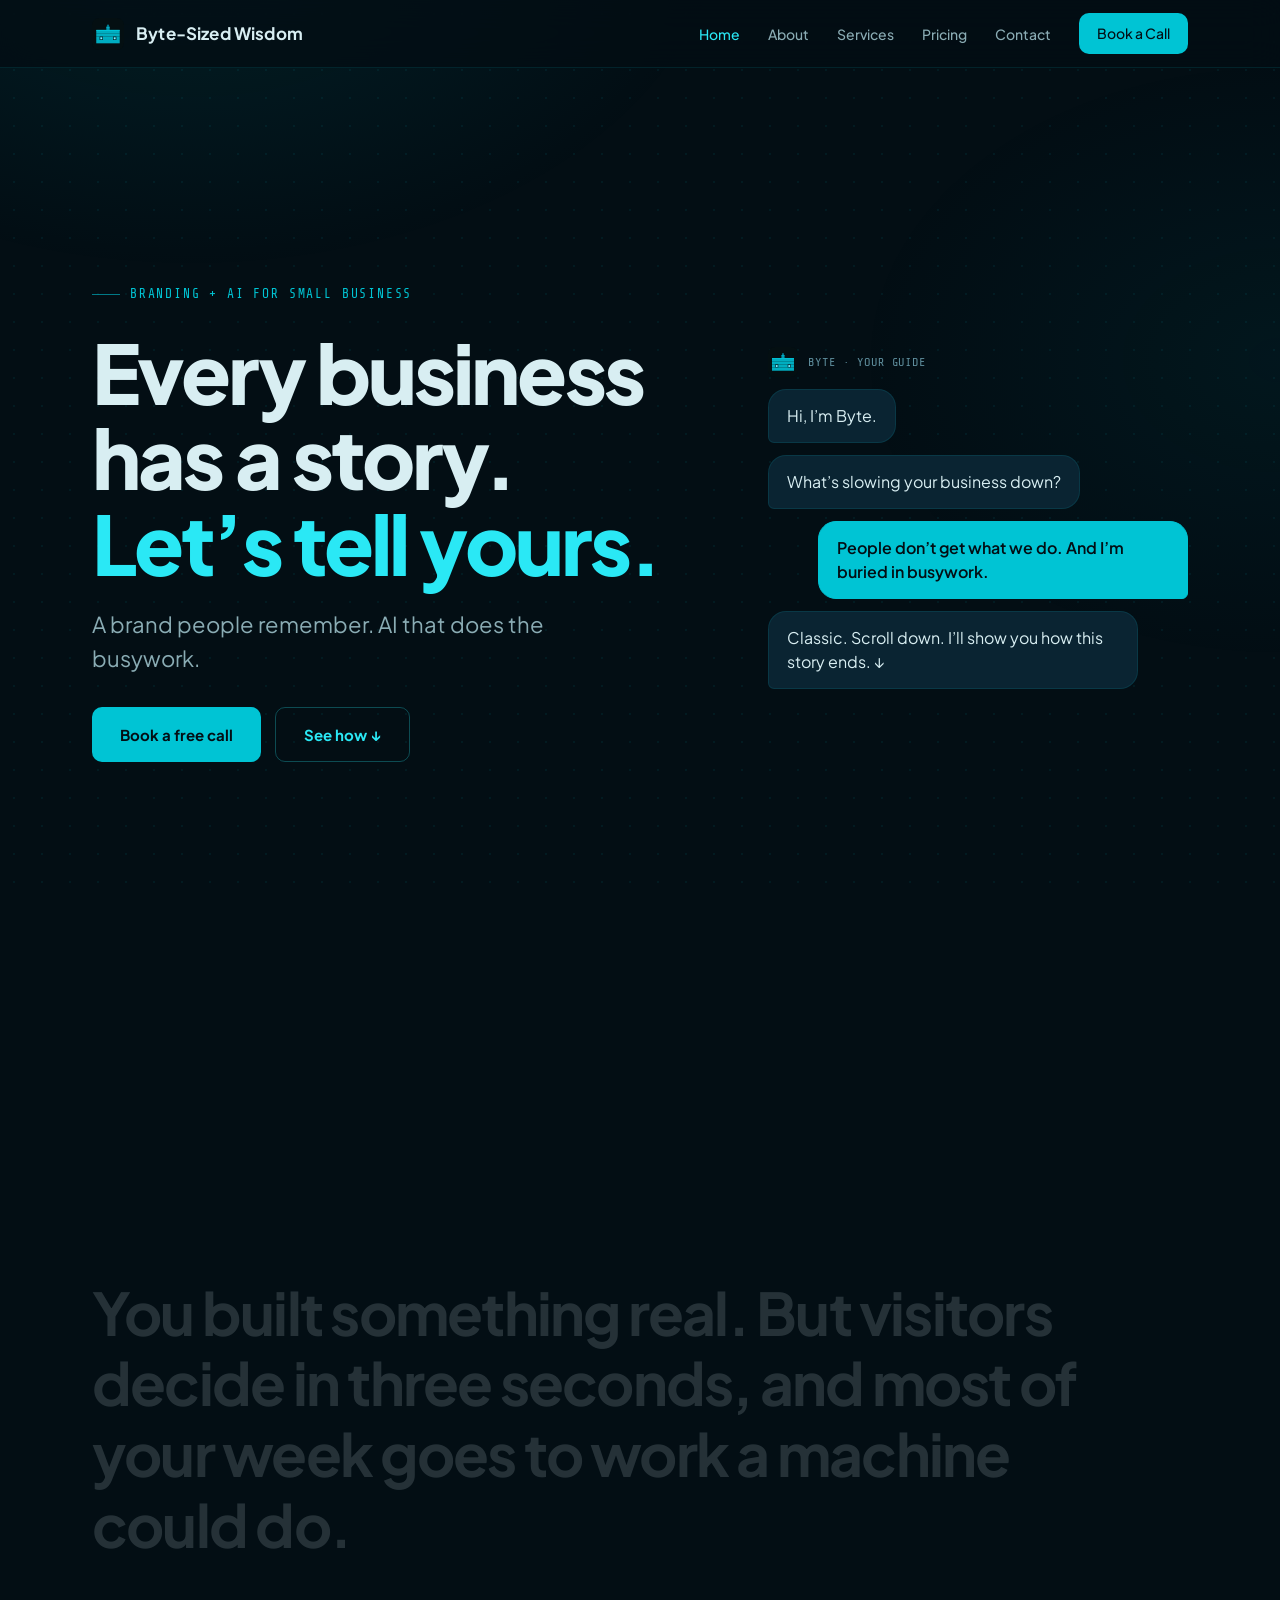
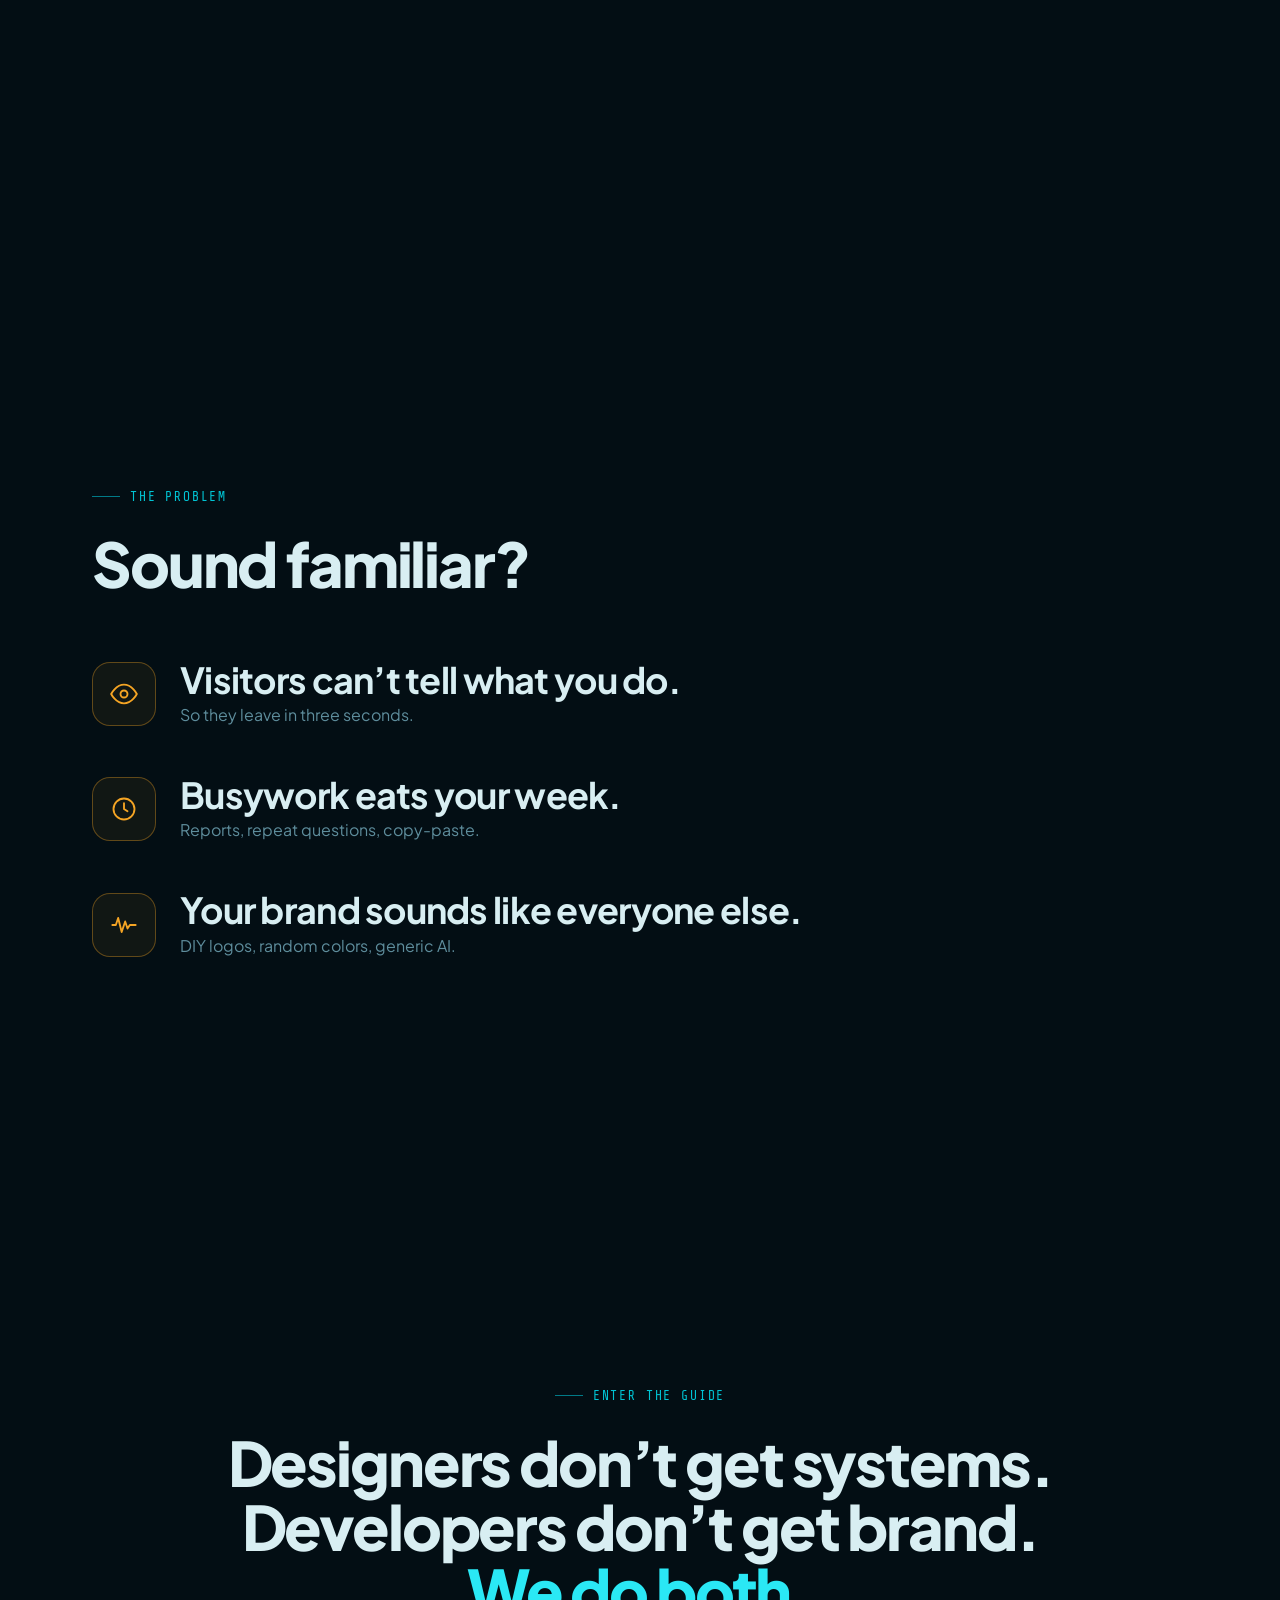
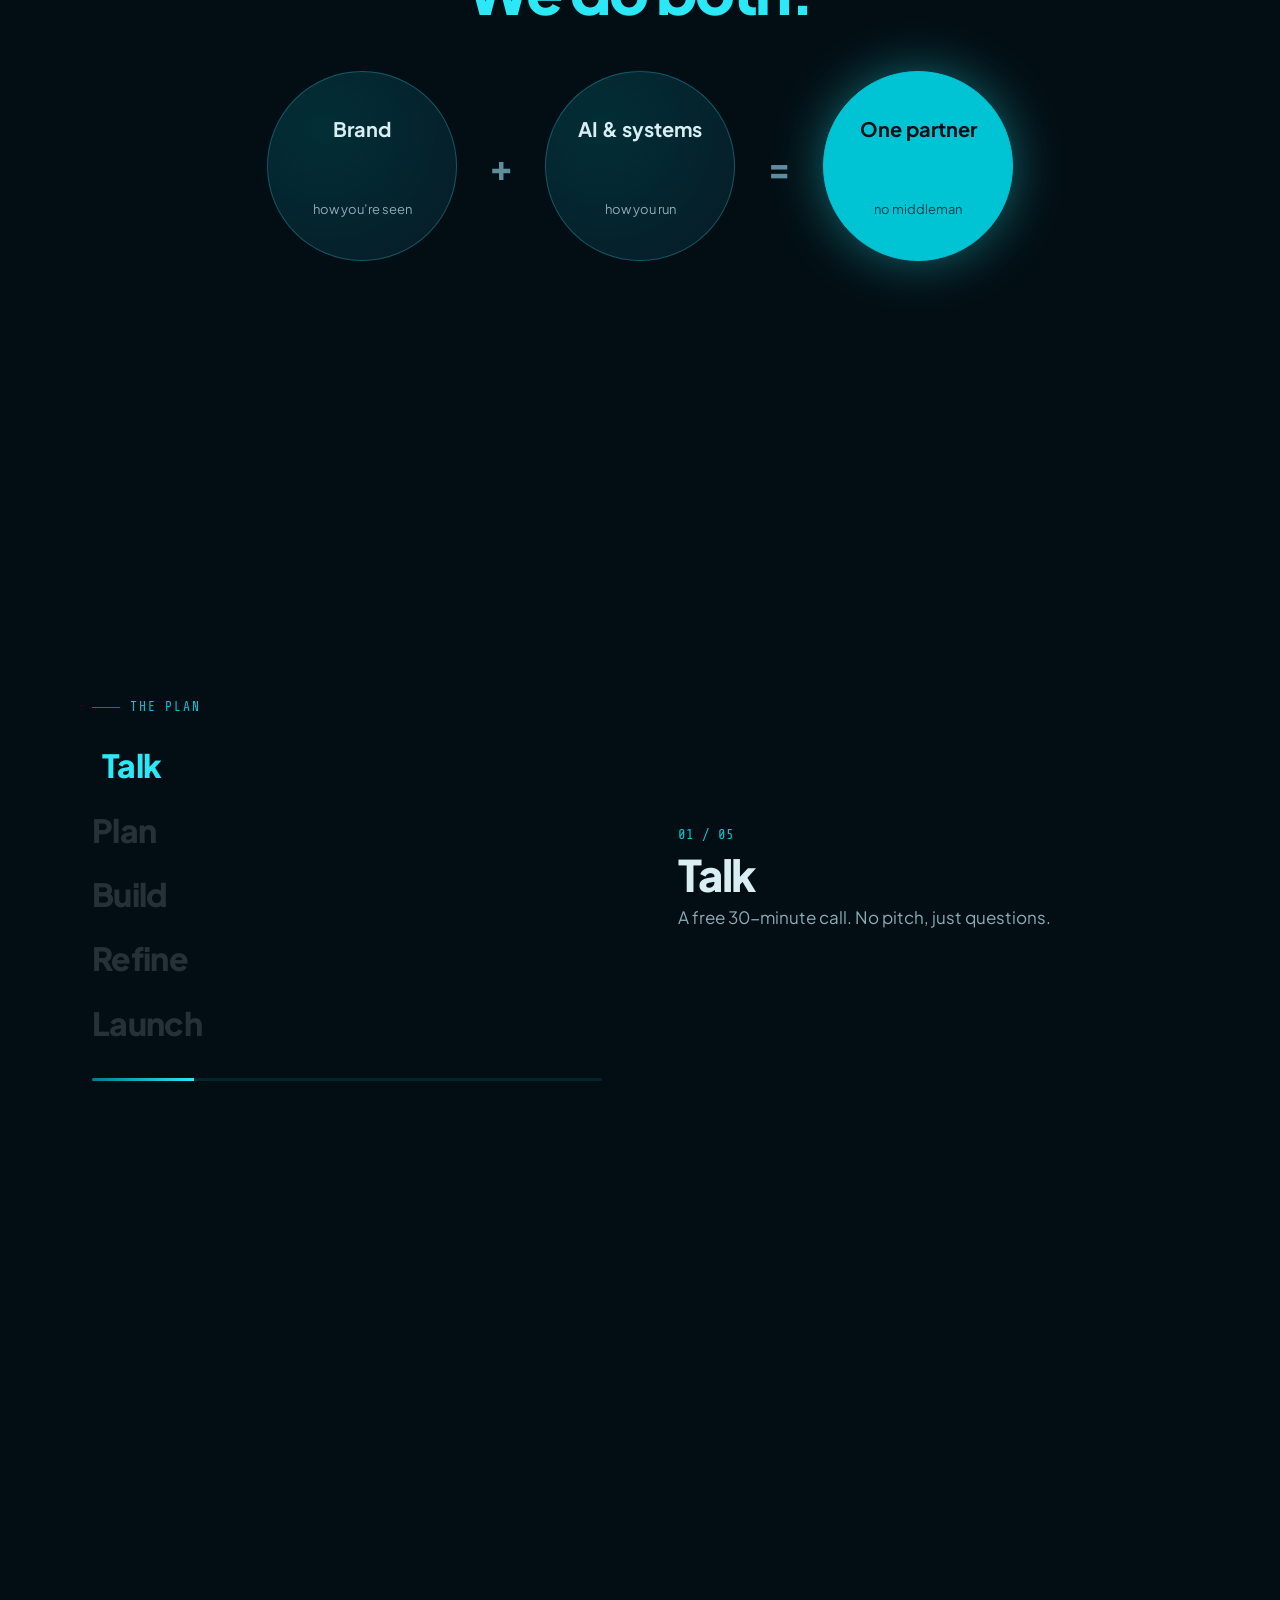
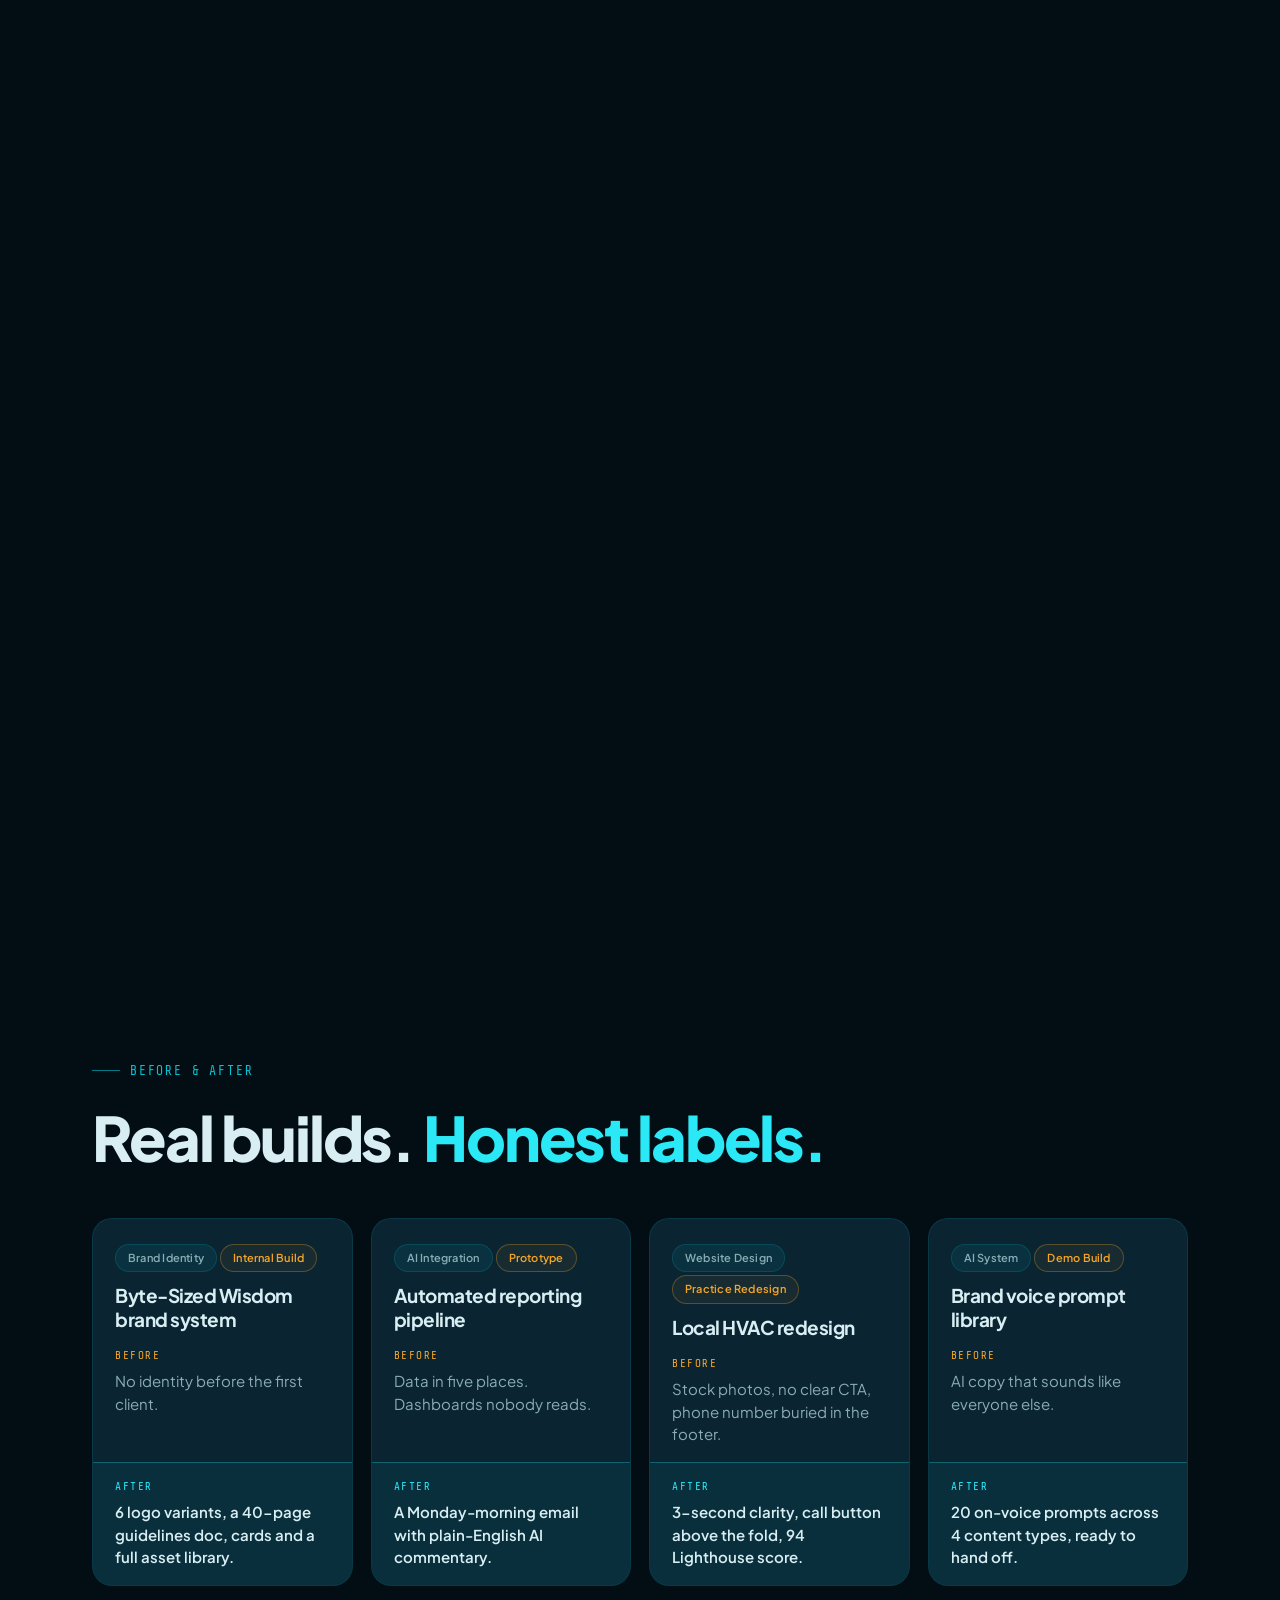
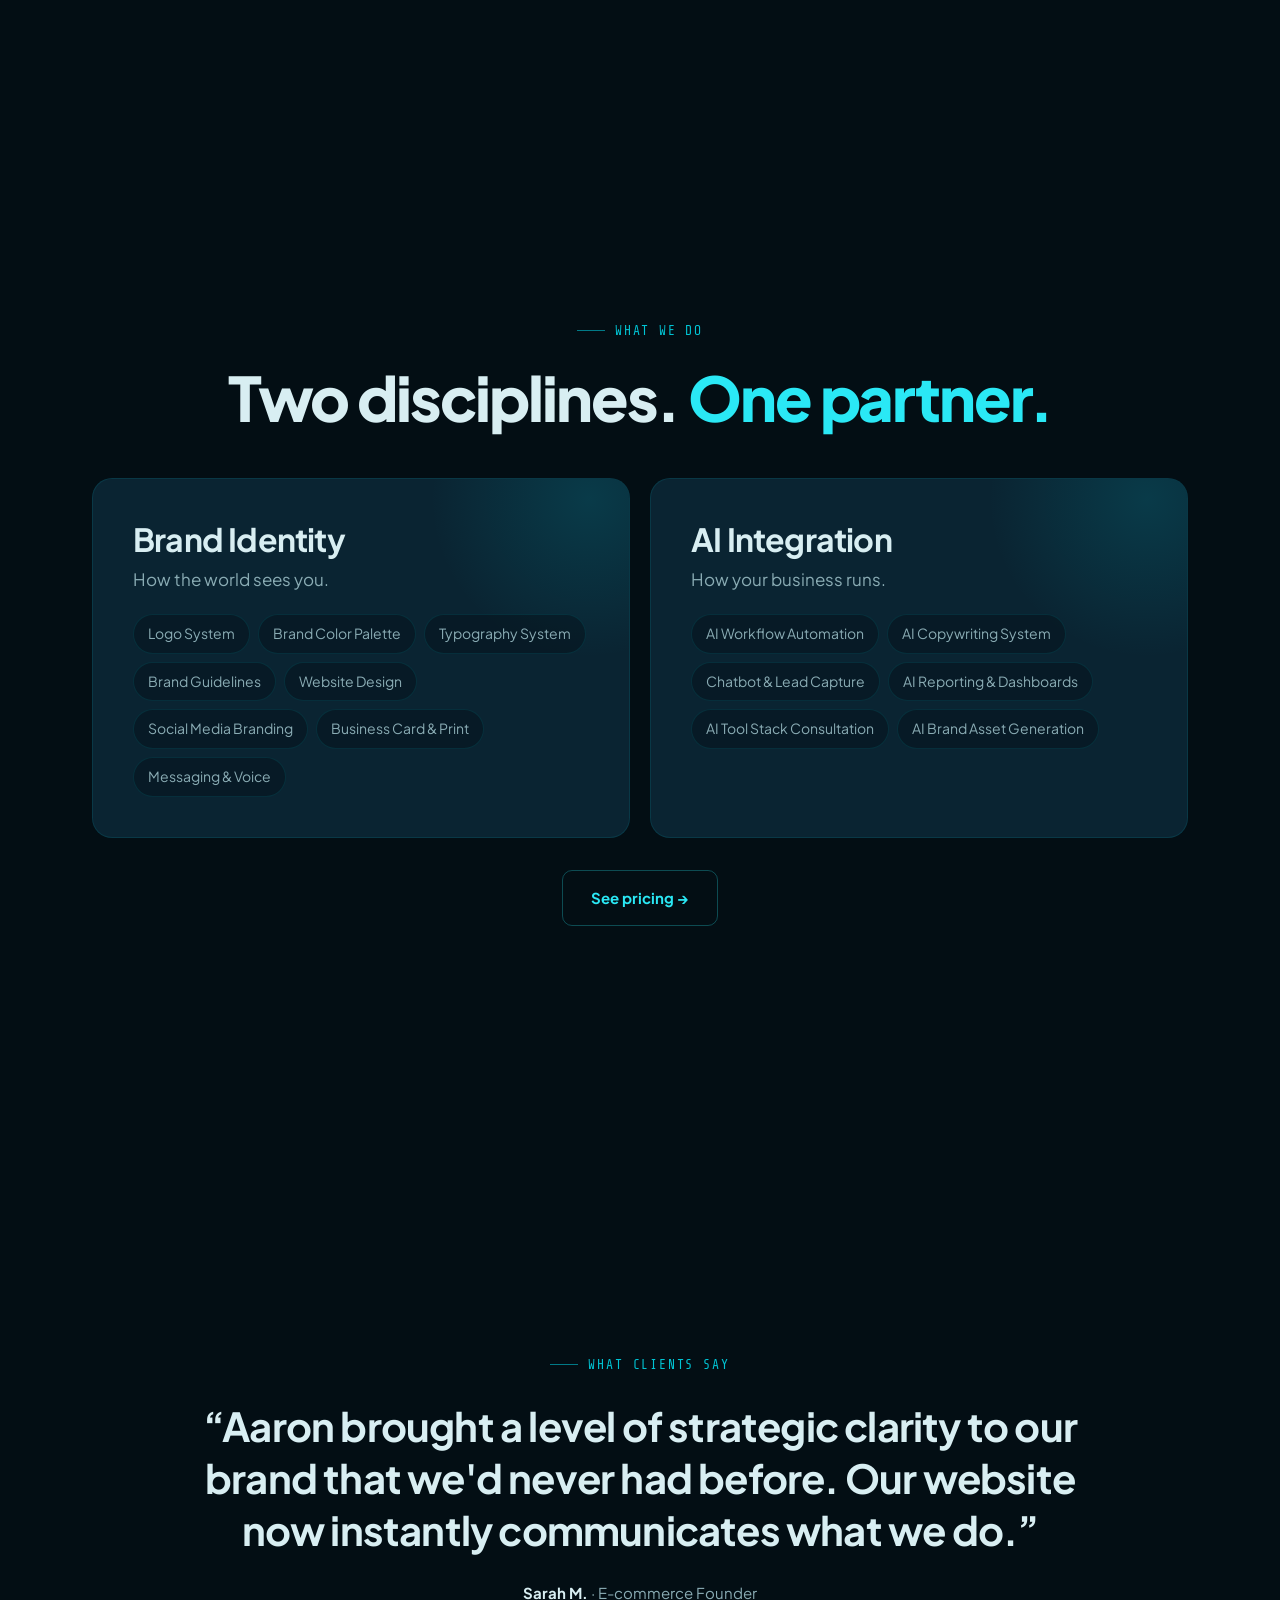
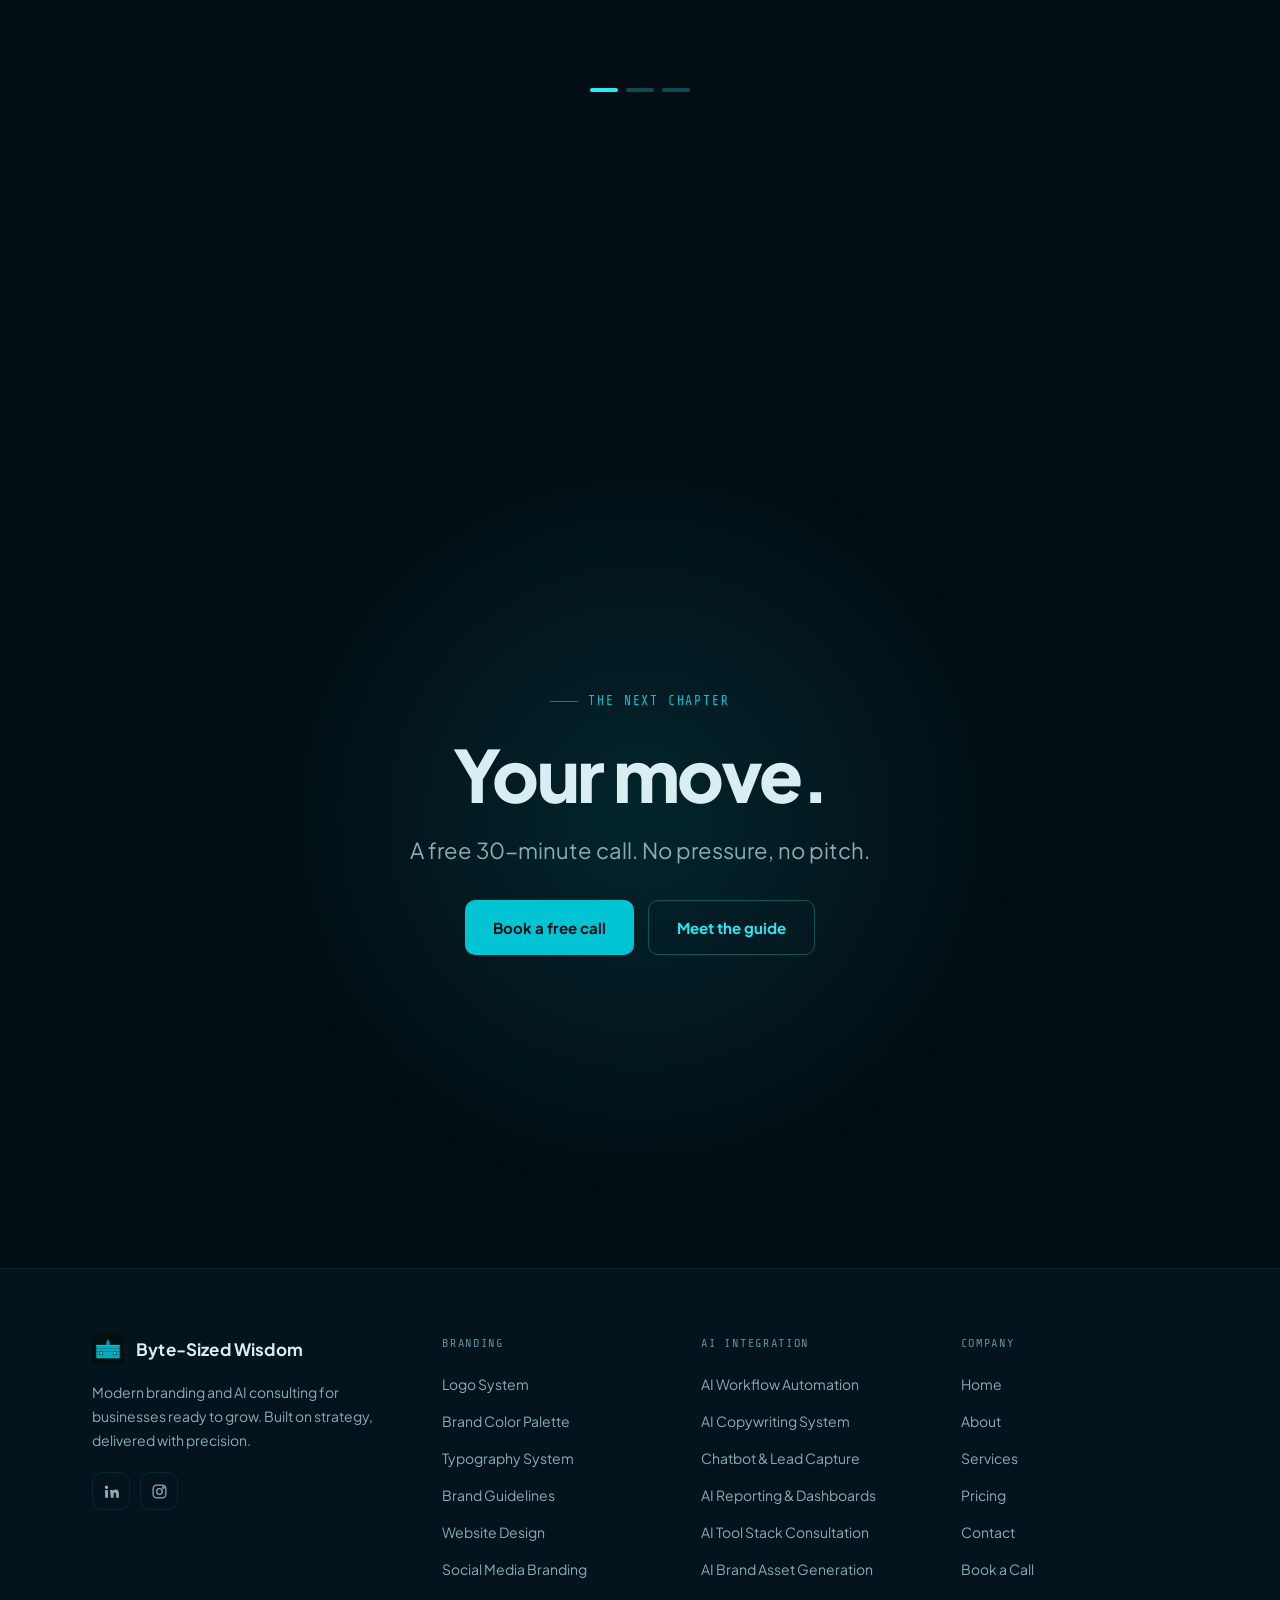
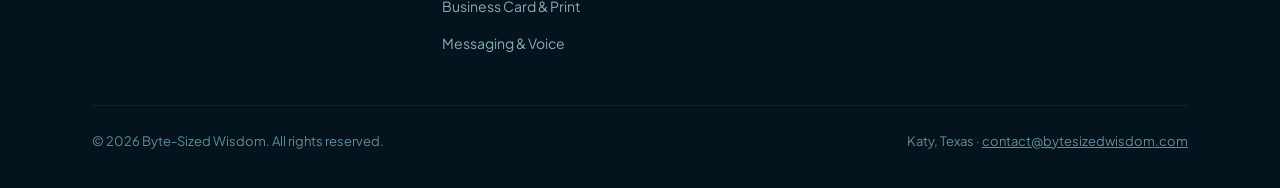
==== commit 42d894ee: "Rework home page into short, one-idea-per-screen scenes Cut the reading load so the page flows like " ====
--- a/index.html
+++ b/index.html
@@ -4,11 +4,11 @@
   <meta charset="UTF-8"/>
   <meta name="viewport" content="width=device-width, initial-scale=1.0"/>
   <title>Byte-Sized Wisdom — Every Business Is a Story</title>
-  <meta name="description" content="Byte-Sized Wisdom helps small businesses tell a better story: brand identity and AI integration, strategy first, client-owned deliverables, no middleman."/>
+  <meta name="description" content="Byte-Sized Wisdom helps small businesses tell a better story: a brand people remember and AI that handles the busywork. Strategy first, client-owned deliverables, no middleman."/>
   <meta name="keywords" content="brand identity, AI integration, logo design, web design, workflow automation, Katy TX, Houston, Byte-Sized Wisdom"/>
   <meta name="theme-color" content="#030E14"/>
   <meta property="og:title" content="Byte-Sized Wisdom — Every Business Is a Story"/>
-  <meta property="og:description" content="Byte-Sized Wisdom helps small businesses tell a better story: brand identity and AI integration, strategy first, client-owned deliverables, no middleman."/>
+  <meta property="og:description" content="Byte-Sized Wisdom helps small businesses tell a better story: a brand people remember and AI that handles the busywork. Strategy first, client-owned deliverables, no middleman."/>
   <meta property="og:type" content="website"/>
   <link rel="icon" href="assets/img/favicon.svg" type="image/svg+xml"/>
   <link rel="preconnect" href="https://fonts.googleapis.com"/>
@@ -37,326 +37,161 @@
 
   <main id="main">
 
-    <!-- PROLOGUE -->
-    <section class="hero" id="prologue" data-chapter="Prologue">
+    <!-- 1. Hook -->
+    <section class="scene" id="start" data-chapter="Start">
       <div class="container hero-grid">
         <div>
-          <p class="kicker reveal">Prologue &middot; AI + Branding + Web Design</p>
-          <h1 class="reveal" data-delay="1">
-            <span class="line">Every business</span>
-            <span class="line">is a story.</span>
-            <span class="line hl">Let&rsquo;s make yours</span>
-            <span class="line">worth telling.</span>
-          </h1>
-          <p class="lede reveal" data-delay="2">You had an idea, the nerve to start, and the grit to keep going. We help small businesses, startups, and entrepreneurs turn that story into a professional brand and an AI-powered operation &mdash; so they can compete and win.</p>
-          <div class="cta-row reveal" data-delay="3">
-            <a class="btn btn-primary" href="#ch-hero">Begin the story &darr;</a>
-            <a class="btn btn-ghost" href="contact.html">Book a Free Consultation</a>
-          </div>
-        </div>
-        <div class="narrator reveal" data-delay="2" aria-label="Narrator">
-          <div class="narrator-head"><svg viewBox="0 0 32 32" aria-hidden="true"><rect width="32" height="32" fill="#040f12" rx="7"/><g transform="translate(-55.22,-1.70) scale(0.20943)"><rect x="335" y="40" width="10" height="10" fill="#00788e"/><rect x="332" y="50" width="16" height="15" fill="#009ab2"/><rect x="332" y="50" width="16" height="3" fill="#00c8e0"/><rect x="284" y="65" width="112" height="16" fill="#00adc0"/><rect x="284" y="65" width="112" height="4" fill="#00cce0"/><rect x="284" y="81" width="112" height="16" fill="#00adc0"/><rect x="284" y="97" width="112" height="16" fill="#00adc0"/><rect x="300" y="97" width="16" height="16" fill="#040f12"/><rect x="364" y="97" width="16" height="16" fill="#040f12"/><rect x="303" y="100" width="10" height="10" fill="#5ce0f8"/><rect x="367" y="100" width="10" height="10" fill="#5ce0f8"/><rect x="306" y="103" width="4" height="4" fill="#c8f8ff"/><rect x="370" y="103" width="4" height="4" fill="#c8f8ff"/><rect x="284" y="113" width="112" height="16" fill="#00adc0"/></g></svg><span><b>byte</b>@bsw:~/story &middot; narrator</span><i class="dot"></i></div>
-          <div class="narrator-body">
-            <p style="--i:0"><span class="who">byte&gt;</span> Hi. I&rsquo;m Byte, the robot in the logo.</p>
-            <p style="--i:1"><span class="who">byte&gt;</span> I&rsquo;ll be narrating today.</p>
-            <p style="--i:2"><span class="who">byte&gt;</span> Spoiler: <span class="hl">you&rsquo;re the hero.</span></p>
-            <p style="--i:3">&nbsp;</p>
-            <p style="--i:3">$ load --chapters</p>
-            <p class="ok" style="--i:4">&rarr; I. The Hero &#10003;</p>
-            <p class="ok" style="--i:5">&rarr; II. The Obstacles &#10003;</p>
-            <p class="ok" style="--i:6">&rarr; III. The Guide &#10003;</p>
-            <p class="ok" style="--i:7">&rarr; IV. The Map &#10003;</p>
-            <p style="--i:8">&rarr; VIII. Your next chapter <span class="caret"></span></p>
-          </div>
-        </div>
-      </div>
-      <a class="scroll-cue" href="#ch-hero" aria-label="Scroll to chapter one">Scroll<i></i></a>
-    </section>
-
-    <!-- I. THE HERO -->
-    <section class="chapter" id="ch-hero" data-chapter="I · The Hero">
-      <span class="chapter-num" aria-hidden="true">I</span>
-      <div class="container split">
-        <div>
-          <p class="kicker reveal">Chapter I &middot; The Hero</p>
-          <h2 class="reveal" data-delay="1">It doesn&rsquo;t start with us.<br/><span class="hl">It starts with you.</span></h2>
-        </div>
-        <div class="prose reveal" data-delay="2">
-          <p>Every good story has a hero, and on this site it&rsquo;s you: the founder, the owner, the operator who wears every hat. <strong>You know your craft better than anyone.</strong> You&rsquo;ve built something real.</p>
-          <p>But the market doesn&rsquo;t see what you see. It sees a logo, a homepage, a first impression that lasts about three seconds. And behind the scenes, your best hours disappear into work a machine could do.</p>
-          <p>We believe small businesses deserve the same level of branding and technology sophistication as enterprise companies. That belief is why this studio exists.</p>
-        </div>
-      </div>
-    </section>
-
-    <!-- II. THE OBSTACLES -->
-    <section class="chapter" id="ch-obstacles" data-chapter="II · The Obstacles">
-      <span class="chapter-num" aria-hidden="true">II</span>
-      <div class="container">
-        <div class="chapter-head">
-          <p class="kicker reveal">Chapter II &middot; The Obstacles</p>
-          <h2 class="reveal" data-delay="1">Every hero meets resistance.</h2>
-          <p class="lede reveal" data-delay="2">Three foes show up in almost every business we talk to. You&rsquo;ve probably met them already.</p>
-        </div>
-        <div class="grid grid-3">
-          <div class="card villain reveal">
-            <div class="icon"><svg viewBox="0 0 24 24" fill="none" stroke="currentColor" stroke-width="1.6" stroke-linecap="round" stroke-linejoin="round" aria-hidden="true"><path d="M1 12s4-8 11-8 11 8 11 8-4 8-11 8-11-8-11-8z"/><circle cx="12" cy="12" r="3"/></svg></div>
-            <span class="tag">Foe 01 &middot; The Blur</span>
-            <h3>The three-second test</h3>
-            <p>A visitor lands on your site and can&rsquo;t tell what you do. Generic stock photos, no clear call to action, contact info buried in the footer. They leave &mdash; and you never knew they came.</p>
-            <blockquote>&ldquo;If a visitor can&rsquo;t understand your business in 3 seconds, the design has failed.&rdquo;</blockquote>
-          </div>
-          <div class="card villain reveal" data-delay="1">
-            <div class="icon"><svg viewBox="0 0 24 24" fill="none" stroke="currentColor" stroke-width="1.6" stroke-linecap="round" stroke-linejoin="round" aria-hidden="true"><circle cx="12" cy="12" r="9"/><polyline points="12,7 12,12 15,14"/></svg></div>
-            <span class="tag">Foe 02 &middot; The Grind</span>
-            <h3>Busywork that eats the week</h3>
-            <p>Repetitive tasks, copy-paste reports, the same questions answered for the hundredth time. Data piles up in Google Analytics, Shopify and spreadsheets &mdash; and nobody reads the dashboards.</p>
-            <blockquote>&ldquo;Most businesses lose leads outside business hours.&rdquo;</blockquote>
-          </div>
-          <div class="card villain reveal" data-delay="2">
-            <div class="icon"><svg viewBox="0 0 24 24" fill="none" stroke="currentColor" stroke-width="1.6" stroke-linecap="round" stroke-linejoin="round" aria-hidden="true"><path d="M2 12h3l2-6 3 12 3-9 2 6 2-3h5"/></svg></div>
-            <span class="tag">Foe 03 &middot; The Noise</span>
-            <h3>Generic everything</h3>
-            <p>DIY logos, random colors, AI output that sounds like everyone else. Without a system, every contractor and every prompt interprets your brand a little differently.</p>
-            <blockquote>&ldquo;Inconsistency erodes trust faster than almost anything else.&rdquo;</blockquote>
-          </div>
-        </div>
-        <div class="aside-byte mt-l reveal"><svg viewBox="0 0 32 32" aria-hidden="true"><rect width="32" height="32" fill="#040f12" rx="7"/><g transform="translate(-55.22,-1.70) scale(0.20943)"><rect x="335" y="40" width="10" height="10" fill="#00788e"/><rect x="332" y="50" width="16" height="15" fill="#009ab2"/><rect x="332" y="50" width="16" height="3" fill="#00c8e0"/><rect x="284" y="65" width="112" height="16" fill="#00adc0"/><rect x="284" y="65" width="112" height="4" fill="#00cce0"/><rect x="284" y="81" width="112" height="16" fill="#00adc0"/><rect x="284" y="97" width="112" height="16" fill="#00adc0"/><rect x="300" y="97" width="16" height="16" fill="#040f12"/><rect x="364" y="97" width="16" height="16" fill="#040f12"/><rect x="303" y="100" width="10" height="10" fill="#5ce0f8"/><rect x="367" y="100" width="10" height="10" fill="#5ce0f8"/><rect x="306" y="103" width="4" height="4" fill="#c8f8ff"/><rect x="370" y="103" width="4" height="4" fill="#c8f8ff"/><rect x="284" y="113" width="112" height="16" fill="#00adc0"/></g></svg><p><b>byte&gt;</b> Good news: none of these foes require a bigger team to defeat. They require a better system. Which is where the guide comes in.</p></div>
-      </div>
-    </section>
-
-    <!-- III. THE GUIDE -->
-    <section class="chapter" id="ch-guide" data-chapter="III · The Guide">
-      <span class="chapter-num" aria-hidden="true">III</span>
-      <div class="container">
-        <div class="chapter-head">
-          <p class="kicker reveal">Chapter III &middot; The Guide</p>
-          <h2 class="reveal" data-delay="1">Every hero needs a guide.</h2>
-          <p class="lede reveal" data-delay="2">In every story worth telling, the hero meets someone who has walked the road before and hands them the right tools. That&rsquo;s the role Byte-Sized Wisdom plays &mdash; you stay the hero.</p>
-        </div>
-        <p class="pullquote reveal">Most designers don&rsquo;t understand systems. Most developers don&rsquo;t understand brand. <span class="hl">We live in both worlds.</span></p>
-        <span class="pullquote-cite reveal" data-delay="1">The founding idea of Byte-Sized Wisdom</span>
-        <div class="grid grid-3 mt-l">
-          <div class="card reveal" data-delay="0">
-            <div class="icon"><svg viewBox="0 0 24 24" fill="none" stroke="currentColor" stroke-width="1.6" stroke-linecap="round" stroke-linejoin="round" aria-hidden="true"><polygon points="13,2 3,14 12,14 11,22 21,10 12,10"/></svg></div>
-            <h3>AI-Native</h3>
-            <p>We integrate AI tools and workflows into your brand strategy — not as an afterthought, but as a core capability.</p>
-          </div>
-          <div class="card reveal" data-delay="1">
-            <div class="icon"><svg viewBox="0 0 24 24" fill="none" stroke="currentColor" stroke-width="1.6" stroke-linecap="round" stroke-linejoin="round" aria-hidden="true"><circle cx="12" cy="12" r="9"/><circle cx="12" cy="12" r="5"/><circle cx="12" cy="12" r="1"/></svg></div>
-            <h3>Conversion-Focused</h3>
-            <p>Every design decision is made with your customer journey in mind. Beautiful doesn&#x27;t matter if it doesn&#x27;t convert.</p>
-          </div>
-          <div class="card reveal" data-delay="2">
-            <div class="icon"><svg viewBox="0 0 24 24" fill="none" stroke="currentColor" stroke-width="1.6" stroke-linecap="round" stroke-linejoin="round" aria-hidden="true"><polygon points="12,2 2,7 12,12 22,7"/><polyline points="2,17 12,22 22,17"/><polyline points="2,12 12,17 22,12"/></svg></div>
-            <h3>Systems Thinker</h3>
-            <p>We build brand systems, not just brand moments — so your identity scales consistently as your business grows.</p>
-          </div>
-          <div class="card reveal" data-delay="0">
-            <div class="icon"><svg viewBox="0 0 24 24" fill="none" stroke="currentColor" stroke-width="1.6" stroke-linecap="round" stroke-linejoin="round" aria-hidden="true"><rect x="5" y="5" width="14" height="14" rx="2"/><rect x="9" y="9" width="6" height="6"/><path d="M9 1v4M15 1v4M9 19v4M15 19v4M1 9h4M1 15h4M19 9h4M19 15h4"/></svg></div>
-            <h3>CIS Background</h3>
-            <p>Grounded in Computer Information Systems — we understand the technical side of modern business, not just the visual.</p>
-          </div>
-          <div class="card reveal" data-delay="1">
-            <div class="icon"><svg viewBox="0 0 24 24" fill="none" stroke="currentColor" stroke-width="1.6" stroke-linecap="round" stroke-linejoin="round" aria-hidden="true"><rect x="3" y="3" width="18" height="6" rx="1.5"/><rect x="3" y="15" width="18" height="6" rx="1.5"/><path d="M7 9v6M17 9v6"/></svg></div>
-            <h3>Full-Stack Brand</h3>
-            <p>Logo to website to AI workflow — we handle the complete picture so you don&#x27;t have to juggle multiple vendors.</p>
-          </div>
-          <div class="card reveal" data-delay="2">
-            <div class="icon"><svg viewBox="0 0 24 24" fill="none" stroke="currentColor" stroke-width="1.6" stroke-linecap="round" stroke-linejoin="round" aria-hidden="true"><path d="M21 15a2 2 0 0 1-2 2H7l-4 4V5a2 2 0 0 1 2-2h14a2 2 0 0 1 2 2z"/></svg></div>
-            <h3>Direct Communication</h3>
-            <p>No agency middleman. You work directly with the person doing the work, from discovery to delivery.</p>
-          </div>
-        </div>
-        <p class="mt-m reveal"><a class="btn btn-ghost" href="about.html">Read the origin story &rarr;</a></p>
-      </div>
-    </section>
-
-    <!-- IV. THE MAP -->
-    <section class="chapter" id="ch-map" data-chapter="IV · The Map">
-      <span class="chapter-num" aria-hidden="true">IV</span>
-      <div class="container">
-        <div class="chapter-head">
-          <p class="kicker reveal">Chapter IV &middot; The Map</p>
-          <h2 class="reveal" data-delay="1">Strategy first. Design second.<br/><span class="hl">Results always.</span></h2>
-          <p class="lede reveal" data-delay="2">A predictable, documented journey with no surprises. Five phases, zero plot holes &mdash; you always know where the project is and what comes next.</p>
-        </div>
-        <ol class="journey" style="list-style:none">
-          <li class="step reveal">
-            <span class="step-dot">01</span>
-            <span class="when">Phase 01 &middot; The first conversation</span>
-            <h3>Discovery Call</h3>
-            <p>A focused 30-minute session to understand your business, goals, and where you are today. No pitch — just questions.</p>
-          </li>
-          <li class="step reveal">
-            <span class="step-dot">02</span>
-            <span class="when">Phase 02 &middot; Reading the map</span>
-            <h3>Strategy & Research</h3>
-            <p>We audit your current brand or workflow, research your market, and map a precise plan before any design or code is written.</p>
-          </li>
-          <li class="step reveal">
-            <span class="step-dot">03</span>
-            <span class="when">Phase 03 &middot; The work</span>
-            <h3>Design / Build</h3>
-            <p>Execution against the strategy — logos, guidelines, websites, or AI systems built to spec with regular progress check-ins.</p>
-          </li>
-          <li class="step reveal">
-            <span class="step-dot">04</span>
-            <span class="when">Phase 04 &middot; The trial</span>
-            <h3>Review & Refine</h3>
-            <p>Structured revision rounds until the result is exactly right. We iterate until both sides are genuinely satisfied.</p>
-          </li>
-          <li class="step reveal">
-            <span class="step-dot">05</span>
-            <span class="when">Phase 05 &middot; The return</span>
-            <h3>Launch & Support</h3>
-            <p>Delivery with full documentation and a support window so nothing falls through the cracks after handoff.</p>
-          </li>
-        </ol>
-      </div>
-    </section>
-
-    <!-- V. THE TOOLS -->
-    <section class="chapter" id="ch-tools" data-chapter="V · The Tools">
-      <span class="chapter-num" aria-hidden="true">V</span>
-      <div class="container">
-        <div class="chapter-head">
-          <p class="kicker reveal">Chapter V &middot; The Tools</p>
-          <h2 class="reveal" data-delay="1">Two disciplines. One partner.</h2>
-          <p class="lede reveal" data-delay="2">Professional branding and AI integration, working together to modernize your business. Choose one path, or walk both.</p>
-        </div>
-        <div class="paths">
+          <p class="kicker reveal">Branding + AI for small business</p>
+          <h1 class="scene-title reveal" data-delay="1">Every business has a story. <span class="hl">Let&rsquo;s tell yours.</span></h1>
+          <p class="scene-sub reveal" data-delay="2">A brand people remember. AI that does the busywork.</p>
+          <div class="cta-row mt-m reveal" data-delay="3">
+            <a class="btn btn-primary" href="contact.html">Book a free call</a>
+            <a class="btn btn-ghost" href="#problem">See how &darr;</a>
+          </div>
+        </div>
+        <div class="chat" aria-label="A short chat with Byte, the Byte-Sized Wisdom robot">
+          <div class="chat-who"><svg viewBox="0 0 32 32" aria-hidden="true"><rect width="32" height="32" fill="#040f12" rx="7"/><g transform="translate(-55.22,-1.70) scale(0.20943)"><rect x="335" y="40" width="10" height="10" fill="#00788e"/><rect x="332" y="50" width="16" height="15" fill="#009ab2"/><rect x="332" y="50" width="16" height="3" fill="#00c8e0"/><rect x="284" y="65" width="112" height="16" fill="#00adc0"/><rect x="284" y="65" width="112" height="4" fill="#00cce0"/><rect x="284" y="81" width="112" height="16" fill="#00adc0"/><rect x="284" y="97" width="112" height="16" fill="#00adc0"/><rect x="300" y="97" width="16" height="16" fill="#040f12"/><rect x="364" y="97" width="16" height="16" fill="#040f12"/><rect x="303" y="100" width="10" height="10" fill="#5ce0f8"/><rect x="367" y="100" width="10" height="10" fill="#5ce0f8"/><rect x="306" y="103" width="4" height="4" fill="#c8f8ff"/><rect x="370" y="103" width="4" height="4" fill="#c8f8ff"/><rect x="284" y="113" width="112" height="16" fill="#00adc0"/></g></svg><span>BYTE &middot; YOUR GUIDE</span></div>
+          <p class="bubble byte" style="--i:0">Hi, I&rsquo;m Byte.</p>
+          <p class="bubble byte" style="--i:1">What&rsquo;s slowing your business down?</p>
+          <p class="bubble you" style="--i:2">People don&rsquo;t get what we do. And I&rsquo;m buried in busywork.</p>
+          <p class="bubble byte" style="--i:3">Classic. Scroll down. I&rsquo;ll show you how this story ends. ↓</p>
+        </div>
+      </div>
+    </section>
+
+    <!-- 2. The feeling -->
+    <section class="scene" id="you" data-chapter="You">
+      <div class="container">
+        <p class="lit">You built something real. But visitors decide in <span class="hl">three seconds,</span> and most of your week goes to work a <span class="hl">machine could do.</span></p>
+      </div>
+    </section>
+
+    <!-- 3. The problem -->
+    <section class="scene" id="problem" data-chapter="The problem">
+      <div class="container">
+        <p class="kicker reveal">The problem</p>
+        <h2 class="scene-title sm reveal" data-delay="1">Sound familiar?</h2>
+        <ul class="beats">
+          <li class="beat reveal" data-delay="1"><div class="icon"><svg viewBox="0 0 24 24" fill="none" stroke="currentColor" stroke-width="1.6" stroke-linecap="round" stroke-linejoin="round" aria-hidden="true"><path d="M1 12s4-8 11-8 11 8 11 8-4 8-11 8-11-8-11-8z"/><circle cx="12" cy="12" r="3"/></svg></div><div><b>Visitors can&rsquo;t tell what you do.</b><span>So they leave in three seconds.</span></div></li>
+          <li class="beat reveal" data-delay="2"><div class="icon"><svg viewBox="0 0 24 24" fill="none" stroke="currentColor" stroke-width="1.6" stroke-linecap="round" stroke-linejoin="round" aria-hidden="true"><circle cx="12" cy="12" r="9"/><polyline points="12,7 12,12 15,14"/></svg></div><div><b>Busywork eats your week.</b><span>Reports, repeat questions, copy-paste.</span></div></li>
+          <li class="beat reveal" data-delay="3"><div class="icon"><svg viewBox="0 0 24 24" fill="none" stroke="currentColor" stroke-width="1.6" stroke-linecap="round" stroke-linejoin="round" aria-hidden="true"><path d="M2 12h3l2-6 3 12 3-9 2 6 2-3h5"/></svg></div><div><b>Your brand sounds like everyone else.</b><span>DIY logos, random colors, generic AI.</span></div></li>
+        </ul>
+      </div>
+    </section>
+
+    <!-- 4. The guide -->
+    <section class="scene center" id="guide" data-chapter="The guide">
+      <div class="container">
+        <p class="kicker reveal">Enter the guide</p>
+        <h2 class="scene-title sm reveal" data-delay="1">Designers don&rsquo;t get systems.<br/>Developers don&rsquo;t get brand.<br/><span class="hl">We do both.</span></h2>
+        <div class="meet-row reveal" data-delay="2" aria-hidden="true">
+          <div class="orb">Brand<small>how you&rsquo;re seen</small></div>
+          <span class="plus">+</span>
+          <div class="orb">AI &amp; systems<small>how you run</small></div>
+          <span class="plus">=</span>
+          <div class="orb you">One partner<small>no middleman</small></div>
+        </div>
+      </div>
+    </section>
+
+    <!-- 5. The plan (pinned) -->
+    <section class="pin" id="plan" data-chapter="The plan">
+      <div class="pin-sticky">
+        <div class="container">
+          <p class="kicker">The plan</p>
+          <div class="pin-stage">
+            <div>
+              <ol class="pin-dial" aria-hidden="true"><li>Talk</li><li>Plan</li><li>Build</li><li>Refine</li><li>Launch</li></ol>
+              <div class="pin-bar"><i></i></div>
+            </div>
+            <ol class="pin-steps">
+              <li class="pin-step"><span class="n">01 / 05</span><b>Talk</b><span>A free 30-minute call. No pitch, just questions.</span></li>
+              <li class="pin-step"><span class="n">02 / 05</span><b>Plan</b><span>We map your brand and workflows before anything gets built.</span></li>
+              <li class="pin-step"><span class="n">03 / 05</span><b>Build</b><span>Logos, websites or AI systems, made to the plan.</span></li>
+              <li class="pin-step"><span class="n">04 / 05</span><b>Refine</b><span>We revise until it&rsquo;s exactly right.</span></li>
+              <li class="pin-step"><span class="n">05 / 05</span><b>Launch</b><span>You get every file, fully documented. It&rsquo;s all yours.</span></li>
+            </ol>
+          </div>
+        </div>
+      </div>
+    </section>
+
+    <!-- 6. Proof -->
+    <section class="scene" id="proof" data-chapter="Before &amp; after">
+      <div class="container">
+        <p class="kicker reveal">Before &amp; after</p>
+        <h2 class="scene-title sm reveal" data-delay="1">Real builds. <span class="hl">Honest labels.</span></h2>
+        <div class="swipe">
+          <article class="ba reveal" data-delay="0">
+            <div class="ba-top"><span class="badge">Brand Identity</span> <span class="badge honest">Internal Build</span><h3>Byte-Sized Wisdom brand system</h3></div>
+            <div class="ba-row before"><span class="when">Before</span>No identity before the first client.</div>
+            <div class="ba-row after"><span class="when">After</span>6 logo variants, a 40-page guidelines doc, cards and a full asset library.</div>
+          </article>
+          <article class="ba reveal" data-delay="1">
+            <div class="ba-top"><span class="badge">AI Integration</span> <span class="badge honest">Prototype</span><h3>Automated reporting pipeline</h3></div>
+            <div class="ba-row before"><span class="when">Before</span>Data in five places. Dashboards nobody reads.</div>
+            <div class="ba-row after"><span class="when">After</span>A Monday-morning email with plain-English AI commentary.</div>
+          </article>
+          <article class="ba reveal" data-delay="2">
+            <div class="ba-top"><span class="badge">Website Design</span> <span class="badge honest">Practice Redesign</span><h3>Local HVAC redesign</h3></div>
+            <div class="ba-row before"><span class="when">Before</span>Stock photos, no clear CTA, phone number buried in the footer.</div>
+            <div class="ba-row after"><span class="when">After</span>3-second clarity, call button above the fold, 94 Lighthouse score.</div>
+          </article>
+          <article class="ba reveal" data-delay="3">
+            <div class="ba-top"><span class="badge">AI System</span> <span class="badge honest">Demo Build</span><h3>Brand voice prompt library</h3></div>
+            <div class="ba-row before"><span class="when">Before</span>AI copy that sounds like everyone else.</div>
+            <div class="ba-row after"><span class="when">After</span>20 on-voice prompts across 4 content types, ready to hand off.</div>
+          </article>
+        </div>
+        <p class="swipe-hint">Swipe &rarr;</p>
+      </div>
+    </section>
+
+    <!-- 7. The offer -->
+    <section class="scene center" id="offer" data-chapter="What we do">
+      <div class="container">
+        <p class="kicker reveal">What we do</p>
+        <h2 class="scene-title sm reveal" data-delay="1">Two disciplines. <span class="hl">One partner.</span></h2>
+        <div class="offer">
           <div class="path reveal">
-            <p class="kicker">Path A</p>
             <h3>Brand Identity</h3>
-            <p>How the world sees you. Logos, color systems, typography, guidelines, web design, print, and messaging.</p>
-            <ul>
-            <li><a href="services.html#logo"><b>Logo System</b><em>A mark that means something.</em></a></li>
-            <li><a href="services.html#colors"><b>Brand Color Palette</b><em>Color is a silent language.</em></a></li>
-            <li><a href="services.html#typography"><b>Typography System</b><em>Words that look as good as they read.</em></a></li>
-            <li><a href="services.html#brand-guidelines"><b>Brand Guidelines</b><em>The rulebook your brand deserves.</em></a></li>
-            <li><a href="services.html#website-design"><b>Website Design</b><em>Your best salesperson. Online 24/7.</em></a></li>
-            <li><a href="services.html#social-media"><b>Social Media Branding</b><em>A feed that works as hard as you do.</em></a></li>
-            <li><a href="services.html#print"><b>Business Card &amp; Print</b><em>Tangible impressions that last.</em></a></li>
-            <li><a href="services.html#messaging"><b>Messaging &amp; Voice</b><em>The right words change everything.</em></a></li>
-            </ul>
+            <p>How the world sees you.</p>
+            <div class="pills"><a href="services.html#logo">Logo System</a><a href="services.html#colors">Brand Color Palette</a><a href="services.html#typography">Typography System</a><a href="services.html#brand-guidelines">Brand Guidelines</a><a href="services.html#website-design">Website Design</a><a href="services.html#social-media">Social Media Branding</a><a href="services.html#print">Business Card &amp; Print</a><a href="services.html#messaging">Messaging &amp; Voice</a></div>
           </div>
           <div class="path reveal" data-delay="1">
-            <p class="kicker">Path B</p>
             <h3>AI Integration</h3>
-            <p>How your business runs. Workflow automation, chatbots, reporting, copywriting systems, and AI strategy.</p>
-            <ul>
-            <li><a href="services.html#ai-workflow"><b>AI Workflow Automation</b><em>Hours back every week. Guaranteed.</em></a></li>
-            <li><a href="services.html#ai-copywriting"><b>AI Copywriting System</b><em>On-brand content. In minutes, not hours.</em></a></li>
-            <li><a href="services.html#ai-chatbot"><b>Chatbot &amp; Lead Capture</b><em>A salesperson that never sleeps.</em></a></li>
-            <li><a href="services.html#ai-reporting"><b>AI Reporting &amp; Dashboards</b><em>Data you&#x27;ll actually read.</em></a></li>
-            <li><a href="services.html#ai-strategy"><b>AI Tool Stack Consultation</b><em>Stop guessing. Start automating.</em></a></li>
-            <li><a href="services.html#ai-brand-assets"><b>AI Brand Asset Generation</b><em>On-brand visuals at scale.</em></a></li>
-            </ul>
-          </div>
-        </div>
-      </div>
-    </section>
-
-    <!-- VI. TALES -->
-    <section class="chapter" id="ch-tales" data-chapter="VI · The Tales">
-      <span class="chapter-num" aria-hidden="true">VI</span>
-      <div class="container">
-        <div class="chapter-head">
-          <p class="kicker reveal">Chapter VI &middot; Tales from the Workshop</p>
-          <h2 class="reveal" data-delay="1">Concepts, builds &amp; systems.</h2>
-          <p class="lede reveal" data-delay="2">Real projects and documented concepts that show the depth of the work. Every tale is honest about what it is &mdash; internal builds, prototypes and practice redesigns are labeled as such.</p>
-        </div>
-        <article class="tale reveal">
-          <div class="tale-meta">
-            <div><span class="badge">Brand Identity</span><span class="badge honest">Internal Build</span></div>
-            <h3>Byte-Sized Wisdom — Full Brand System</h3>
-            <div class="tools"><span class="chip">Figma</span><span class="chip">SVG/CSS Animation</span><span class="chip">Python (cairosvg)</span><span class="chip">docx.js</span><span class="chip">React</span></div>
-            <p class="mt-s"><a class="hl" href="assets/docs/bsw-brand-guidelines.pdf" target="_blank" rel="noopener">Read the brand guidelines (PDF) →</a></p>
-          </div>
-          <div class="tale-acts">
-            <div class="act before"><span class="when">Once upon a time</span><p>Byte-Sized Wisdom needed a complete professional identity system before serving clients — logo, color palette, typography, guidelines, business card, and digital assets — all consistent and production-ready.</p></div>
-            <div class="act"><span class="when">Then one day</span><p>Built the complete brand system from scratch: pixel-art robot logomark, full SVG logo system (6 variants), BSW color palette, brand guidelines document (40+ pages), business cards, and all digital assets.</p></div>
-            <div class="act after"><span class="when">And in the end</span><ul><li>6 logo variants (dark, light, transparent, mobile, favicon)</li><li>40-page brand guidelines document</li><li>Full print-ready business card system</li><li>Complete digital asset library</li></ul></div>
-          </div>
-        </article>
-        <article class="tale reveal">
-          <div class="tale-meta">
-            <div><span class="badge">AI Integration</span><span class="badge honest">Prototype</span></div>
-            <h3>Automated Reporting Pipeline — Concept</h3>
-            <div class="tools"><span class="chip">Python</span><span class="chip">OpenAI API</span><span class="chip">Google Analytics API</span><span class="chip">pandas</span><span class="chip">SMTP</span><span class="chip">ReportLab</span></div>
-          </div>
-          <div class="tale-acts">
-            <div class="act before"><span class="when">Once upon a time</span><p>Small businesses drown in data from Google Analytics, Shopify, and spreadsheets but rarely read dashboards. A Monday-morning email report with plain-English AI commentary would change that.</p></div>
-            <div class="act"><span class="when">Then one day</span><p>Designed a Python automation pipeline concept: pulls data from multiple sources, feeds to an LLM for commentary, compiles a PDF, and emails it on a schedule. Full architecture documented.</p></div>
-            <div class="act after"><span class="when">And in the end</span><ul><li>Full system architecture designed</li><li>Data pipeline mapped for 4 source types</li><li>LLM prompt system for plain-English commentary</li><li>Email delivery template built</li></ul></div>
-          </div>
-        </article>
-        <article class="tale reveal">
-          <div class="tale-meta">
-            <div><span class="badge">Website Design</span><span class="badge honest">Practice Redesign</span></div>
-            <h3>Local HVAC Business — Redesign Concept</h3>
-            <div class="tools"><span class="chip">Figma</span><span class="chip">React</span><span class="chip">Tailwind CSS</span><span class="chip">Lighthouse</span></div>
-          </div>
-          <div class="tale-acts">
-            <div class="act before"><span class="when">Once upon a time</span><p>A typical local HVAC company website: generic stock photos, no clear CTA, contact info buried in the footer, no trust signals, and a homepage that doesn&#x27;t explain what they do in 3 seconds.</p></div>
-            <div class="act"><span class="when">Then one day</span><p>Designed a conversion-focused single-page website: instant clarity headline, reviews widget above the fold, prominent phone CTA, before/after photo layout, and a service area map section.</p></div>
-            <div class="act after"><span class="when">And in the end</span><ul><li>Hero redesigned for 3-second clarity</li><li>CTA moved above the fold</li><li>Trust signals added (reviews, certifications)</li><li>Mobile-first layout achieving 94 Lighthouse score</li></ul></div>
-          </div>
-        </article>
-        <article class="tale reveal">
-          <div class="tale-meta">
-            <div><span class="badge">AI System</span><span class="badge honest">Demo Build</span></div>
-            <h3>Brand Voice Prompt Library — Demo System</h3>
-            <div class="tools"><span class="chip">Claude API</span><span class="chip">ChatGPT</span><span class="chip">Notion</span><span class="chip">Python</span></div>
-          </div>
-          <div class="tale-acts">
-            <div class="act before"><span class="when">Once upon a time</span><p>Generic AI output sounds generic. Without prompts trained to a specific brand&#x27;s voice, every piece of AI-generated content requires heavy editing or sounds like a competitor.</p></div>
-            <div class="act"><span class="when">Then one day</span><p>Built a 20-prompt library for a hypothetical boutique law firm: extracted voice patterns from their existing content, built platform-specific prompts (LinkedIn, email, web copy), and tested outputs.</p></div>
-            <div class="act after"><span class="when">And in the end</span><ul><li>20 custom prompts across 4 content types</li><li>Voice consistency score improved vs. generic prompts</li><li>Prompt library structured for easy team handoff</li><li>Usage guide and examples documented</li></ul></div>
-          </div>
-        </article>
-      </div>
-    </section>
-
-    <!-- VII. VOICES -->
-    <section class="chapter" id="ch-voices" data-chapter="VII · The Voices">
-      <span class="chapter-num" aria-hidden="true">VII</span>
-      <div class="container">
-        <div class="chapter-head">
-          <p class="kicker reveal">Chapter VII &middot; The Voices</p>
-          <h2 class="reveal" data-delay="1">What clients say.</h2>
-        </div>
-        <div class="grid grid-3">
-          <blockquote class="card voice reveal" data-delay="0">
-            <p>Aaron brought a level of strategic clarity to our brand that we&#x27;d never had before. Our website now instantly communicates what we do.</p>
-            <footer><b>&mdash; Sarah M.</b><span>E-commerce Founder</span></footer>
-          </blockquote>
-          <blockquote class="card voice reveal" data-delay="1">
-            <p>The AI workflow consulting saved my team hours every week. He understands both the tech and the business side, which is rare.</p>
-            <footer><b>&mdash; Marcus T.</b><span>Operations Manager</span></footer>
-          </blockquote>
-          <blockquote class="card voice reveal" data-delay="2">
-            <p>Our rebrand exceeded every expectation. The brand guidelines document alone has been worth it — our contractors finally get it.</p>
-            <footer><b>&mdash; Priya K.</b><span>Startup CEO</span></footer>
-          </blockquote>
-        </div>
-      </div>
-    </section>
-
-    <section class="epilogue" id="epilogue" data-chapter="Epilogue">
-      <div class="container">
-        <p class="kicker reveal">Chapter VIII &middot; Your Next Chapter</p>
-        <h2 class="reveal" data-delay="1">The next chapter is <span class="hl">yours to write.</span></h2>
-        <p class="lede reveal" data-delay="2">Book a free 30-minute consultation. We&rsquo;ll map out exactly what your brand needs and how to get there &mdash; no pressure, no pitch.</p>
-        <div class="cta-row reveal" data-delay="2">
-          <a class="btn btn-primary" href="contact.html">Book a Free Consultation</a>
-          <a class="btn btn-ghost" href="pricing.html">Choose Your Path</a>
-        </div>
-      <p class="blank-page reveal" data-delay="3">&gt; chapter_next.md &mdash; this page intentionally left blank, for now<span class="caret"></span></p>
-      </div>
-    </section>
-
+            <p>How your business runs.</p>
+            <div class="pills"><a href="services.html#ai-workflow">AI Workflow Automation</a><a href="services.html#ai-copywriting">AI Copywriting System</a><a href="services.html#ai-chatbot">Chatbot &amp; Lead Capture</a><a href="services.html#ai-reporting">AI Reporting &amp; Dashboards</a><a href="services.html#ai-strategy">AI Tool Stack Consultation</a><a href="services.html#ai-brand-assets">AI Brand Asset Generation</a></div>
+          </div>
+        </div>
+        <div class="cta-row mt-m reveal"><a class="btn btn-ghost" href="pricing.html">See pricing &rarr;</a></div>
+      </div>
+    </section>
+
+    <!-- 8. Voices -->
+    <section class="scene center" id="voices" data-chapter="Voices">
+      <div class="container">
+        <p class="kicker reveal">What clients say</p>
+        <div class="quote-stage reveal" data-delay="1">
+          <figure class="quote-item"><blockquote class="quote">&ldquo;Aaron brought a level of strategic clarity to our brand that we&#x27;d never had before. Our website now instantly communicates what we do.&rdquo;</blockquote><figcaption class="quote-by"><b>Sarah M.</b> &middot; E-commerce Founder</figcaption></figure>
+          <figure class="quote-item"><blockquote class="quote">&ldquo;The AI workflow consulting saved my team hours every week. He understands both the tech and the business side, which is rare.&rdquo;</blockquote><figcaption class="quote-by"><b>Marcus T.</b> &middot; Operations Manager</figcaption></figure>
+          <figure class="quote-item"><blockquote class="quote">&ldquo;Our rebrand exceeded every expectation. The brand guidelines document alone has been worth it — our contractors finally get it.&rdquo;</blockquote><figcaption class="quote-by"><b>Priya K.</b> &middot; Startup CEO</figcaption></figure>
+        </div>
+      </div>
+    </section>
+
+    <!-- 9. The ending -->
+    <section class="scene center epilogue" id="next" data-chapter="Your move">
+      <div class="container">
+        <p class="kicker reveal">The next chapter</p>
+        <h2 class="scene-title reveal" data-delay="1">Your move.</h2>
+        <p class="scene-sub reveal" data-delay="2">A free 30-minute call. No pressure, no pitch.</p>
+        <div class="cta-row mt-m reveal" data-delay="3">
+          <a class="btn btn-primary" href="contact.html">Book a free call</a>
+          <a class="btn btn-ghost" href="about.html">Meet the guide</a>
+        </div>
+      </div>
+    </section>
   </main>
   <footer class="footer">
     <div class="container">
--- a/assets/css/story.css
+++ b/assets/css/story.css
@@ -486,6 +486,139 @@
 .footer-bottom a { overflow-wrap: anywhere; }
 .footer-bottom { border-top: 1px solid var(--border); padding-top: 24px; display: flex; flex-wrap: wrap; justify-content: space-between; gap: 12px; font-size: 13px; color: var(--muted); }
 
+/* ==========================================================================
+   Scenes — short, one-idea-per-screen storytelling used on the home page
+   ========================================================================== */
+
+.scene { min-height: 100vh; display: flex; align-items: center; padding: clamp(80px, 12vh, 140px) 0; position: relative; }
+.scene.center { text-align: center; }
+.scene.center .cta-row { justify-content: center; }
+.scene-title { font-size: clamp(38px, 6.4vw, 88px); font-weight: 800; line-height: 1.04; letter-spacing: -0.035em; }
+.scene-title.sm { font-size: clamp(32px, 4.8vw, 64px); }
+.scene-sub { font-size: clamp(18px, 2vw, 22px); color: var(--mid); max-width: 560px; margin-top: 22px; line-height: 1.55; }
+.scene.center .scene-sub { margin-left: auto; margin-right: auto; }
+.scene .kicker { margin-bottom: 24px; }
+
+/* Hero chat with Byte */
+.chat { display: flex; flex-direction: column; gap: 12px; max-width: 420px; margin-left: auto; width: 100%; }
+.bubble {
+  padding: 14px 18px; border-radius: 18px; font-size: 16px; line-height: 1.5; max-width: 88%;
+  background: var(--card); border: 1px solid var(--border); color: var(--text);
+}
+.bubble.byte { align-self: flex-start; border-bottom-left-radius: 6px; }
+.bubble.you { align-self: flex-end; border-bottom-right-radius: 6px; background: var(--primary); border-color: var(--primary); color: var(--bg); font-weight: 600; }
+.chat-who { display: flex; align-items: center; gap: 10px; font-family: var(--font-mono); font-size: 12px; color: var(--muted); letter-spacing: .08em; }
+.chat-who svg { width: 30px; height: 30px; }
+.js .chat .bubble, .js .chat .typing { opacity: 0; transform: translateY(10px) scale(.98); animation: pop .45s cubic-bezier(.2, .8, .2, 1) forwards; animation-delay: calc(var(--i) * 1.1s + .5s); }
+@keyframes pop { to { opacity: 1; transform: none; } }
+.typing { align-self: flex-start; display: inline-flex; gap: 5px; padding: 14px 18px; border-radius: 18px; background: var(--card); border: 1px solid var(--border); }
+.typing i { width: 7px; height: 7px; border-radius: 50%; background: var(--mid); animation: bounce 1.2s infinite; }
+.typing i:nth-child(2) { animation-delay: .15s; } .typing i:nth-child(3) { animation-delay: .3s; }
+@keyframes bounce { 0%, 60%, 100% { transform: none; opacity: .5; } 30% { transform: translateY(-4px); opacity: 1; } }
+
+/* Word-by-word lit statement */
+.lit { font-family: var(--font-display); font-weight: 700; font-size: clamp(30px, 4.6vw, 60px); line-height: 1.2; letter-spacing: -0.03em; max-width: 1000px; }
+.js .lit .w { color: rgba(216, 238, 242, 0.16); transition: color .25s ease; }
+.js .lit .w.on { color: var(--text); }
+.js .lit .w.on.hl { color: var(--highlight); }
+
+/* Problem beats: one line each, big */
+.beats { list-style: none; display: grid; gap: clamp(28px, 5vh, 48px); margin-top: clamp(40px, 7vh, 72px); }
+.beat { display: grid; grid-template-columns: auto 1fr; gap: 24px; align-items: center; }
+.beat .icon { margin: 0; width: 64px; height: 64px; border-radius: 18px; color: var(--warn); border-color: rgba(245, 165, 36, 0.35); background: rgba(245, 165, 36, 0.06); }
+.beat .icon svg { width: 28px; height: 28px; }
+.beat b { display: block; font-family: var(--font-display); font-size: clamp(22px, 3vw, 36px); font-weight: 700; letter-spacing: -0.02em; line-height: 1.15; }
+.beat span { color: var(--muted); font-size: 16px; }
+
+/* Two worlds meet */
+.meet-row { display: flex; align-items: center; justify-content: center; gap: clamp(12px, 3vw, 32px); margin-top: 48px; flex-wrap: wrap; }
+.orb {
+  width: clamp(130px, 18vw, 190px); aspect-ratio: 1; border-radius: 50%; display: grid; place-items: center; text-align: center;
+  border: 1px solid var(--border-bright); background: radial-gradient(circle at 30% 30%, rgba(0, 196, 212, 0.18), rgba(10, 36, 50, 0.6));
+  font-family: var(--font-display); font-weight: 700; font-size: clamp(16px, 1.8vw, 20px); padding: 16px;
+}
+.orb small { display: block; font-family: var(--font-body); font-weight: 400; font-size: 13px; color: var(--mid); margin-top: 4px; }
+.orb.you { background: var(--primary); color: var(--bg); border-color: var(--primary); box-shadow: 0 0 60px -10px rgba(42, 232, 245, 0.6); }
+.orb.you small { color: rgba(3, 14, 20, 0.7); }
+.plus { font-family: var(--font-display); font-size: 36px; font-weight: 800; color: var(--muted); }
+
+/* Pinned steps: text swaps while the section is pinned */
+.pin { position: relative; }
+.pin-stage { display: grid; grid-template-columns: 1fr 1fr; gap: clamp(32px, 6vw, 80px); align-items: center; }
+.pin-steps { list-style: none; position: relative; }
+.pin-step { padding: 18px 0; border-top: 1px solid var(--border); }
+.pin-step .n { font-family: var(--font-mono); color: var(--primary); font-size: 14px; }
+.pin-step b { display: block; font-family: var(--font-display); font-size: clamp(26px, 3.4vw, 44px); font-weight: 800; letter-spacing: -0.03em; line-height: 1.1; margin: 4px 0; }
+.pin-step span { color: var(--mid); font-size: 17px; }
+.pin-dial { list-style: none; display: flex; flex-direction: column; gap: 10px; }
+.pin-dial li { font-family: var(--font-display); font-weight: 800; font-size: clamp(22px, 2.6vw, 32px); letter-spacing: -0.02em; color: rgba(216, 238, 242, 0.16); transition: color .3s, transform .3s; }
+.pin-dial li.on { color: var(--highlight); transform: translateX(10px); }
+.pin-dial li.done { color: var(--mid); }
+.pin-bar { height: 3px; border-radius: 3px; background: var(--border); margin-top: 28px; overflow: hidden; }
+.pin-bar i { display: block; height: 100%; background: linear-gradient(90deg, var(--dim), var(--highlight)); transform-origin: left; transform: scaleX(var(--p, 0)); }
+.js .pin { height: calc(var(--n, 5) * 60vh + 100vh); }
+.js .pin-sticky { position: sticky; top: var(--nav-h); height: calc(100vh - var(--nav-h)); display: flex; align-items: center; }
+.js .pin-steps { min-height: 220px; }
+.js .pin-step { position: absolute; inset: 0 0 auto 0; border: 0; opacity: 0; transform: translateY(24px); transition: opacity .45s ease, transform .45s ease; }
+.js .pin-step.on { opacity: 1; transform: none; }
+.no-js .pin-dial, .no-js .pin-bar { display: none; }
+@media (max-width: 760px) {
+  .pin-stage { grid-template-columns: 1fr; }
+  .pin-dial { flex-direction: row; flex-wrap: wrap; gap: 6px 14px; }
+  .pin-dial li { font-size: 18px; }
+  .pin-dial li.on { transform: none; }
+}
+
+/* Before -> after cards (horizontal swipe) */
+.swipe { display: grid; grid-auto-flow: column; grid-auto-columns: minmax(300px, 380px); gap: 18px; overflow-x: auto; scroll-snap-type: x mandatory; padding: 8px var(--gutter) 24px; margin: 40px calc(var(--gutter) * -1) 0; scrollbar-width: thin; scrollbar-color: var(--dim) transparent; }
+.swipe > * { scroll-snap-align: start; }
+@media (min-width: 1240px) { .swipe { grid-auto-flow: row; grid-template-columns: repeat(4, 1fr); grid-auto-columns: auto; overflow: visible; margin: 40px 0 0; padding: 8px 0 0; } }
+.ba { display: flex; flex-direction: column; background: var(--card); border: 1px solid var(--border); border-radius: 20px; overflow: hidden; }
+.ba-top { padding: 22px 22px 0; }
+.ba-top .badge { font-size: 11px; }
+.ba-top h3 { font-size: 19px; margin-top: 12px; }
+.ba-row { padding: 16px 22px; font-size: 15px; line-height: 1.5; }
+.ba-row .when { display: block; font-family: var(--font-mono); font-size: 11px; letter-spacing: .14em; text-transform: uppercase; margin-bottom: 6px; }
+.ba-row.before { color: var(--mid); }
+.ba-row.before .when { color: var(--warn); }
+.ba-row.after { margin-top: auto; background: rgba(0, 196, 212, 0.07); border-top: 1px solid var(--border-bright); color: var(--text); font-weight: 600; }
+.ba-row.after .when { color: var(--highlight); font-weight: 400; }
+.swipe-hint { font-family: var(--font-mono); font-size: 12px; color: var(--muted); letter-spacing: .1em; margin-top: 8px; }
+@media (min-width: 1240px) { .swipe-hint { display: none; } }
+
+/* Offer cards */
+.offer { display: grid; grid-template-columns: 1fr 1fr; gap: 20px; margin-top: 48px; text-align: left; }
+@media (max-width: 760px) { .offer { grid-template-columns: 1fr; } }
+.offer .path h3 { margin-bottom: 6px; }
+.offer .path > p { margin-bottom: 20px; }
+.pills { display: flex; flex-wrap: wrap; gap: 8px; }
+.pills a { text-decoration: none; font-size: 14px; padding: 7px 14px; border-radius: 100px; border: 1px solid var(--border); color: var(--mid); background: rgba(3, 14, 20, 0.4); transition: all .15s; position: relative; z-index: 1; }
+.pills a:hover { color: var(--highlight); border-color: var(--border-bright); }
+
+/* Rotating testimonial */
+.quote-stage { position: relative; max-width: 900px; margin: 0 auto; min-height: 260px; }
+.quote { font-family: var(--font-display); font-weight: 700; font-size: clamp(24px, 3.4vw, 40px); line-height: 1.3; letter-spacing: -0.02em; }
+.quote-by { margin-top: 24px; color: var(--mid); font-size: 15px; }
+.quote-by b { color: var(--text); }
+.js .quote-item { position: absolute; inset: 0; opacity: 0; transform: translateY(12px); transition: opacity .6s, transform .6s; pointer-events: none; }
+.js .quote-item.on { opacity: 1; transform: none; pointer-events: auto; }
+.no-js .quote-item + .quote-item { margin-top: 48px; }
+@media (max-width: 640px) { .quote-stage { min-height: 360px; } }
+.quote-dots { display: flex; gap: 8px; justify-content: center; margin-top: 28px; }
+.quote-dots button { width: 28px; height: 4px; border-radius: 4px; background: var(--border-bright); padding: 0; }
+.quote-dots button[aria-current="true"] { background: var(--highlight); }
+.no-js .quote-dots { display: none; }
+
+/* Compact service cards (services page) */
+.svc-lite .svc-story { margin-bottom: 0; }
+details.more { margin-top: 16px; border: 1px solid var(--border); border-radius: 14px; background: var(--surface); }
+details.more > summary { list-style: none; cursor: pointer; padding: 16px 22px; font-weight: 700; color: var(--highlight); display: flex; justify-content: space-between; }
+details.more > summary::-webkit-details-marker { display: none; }
+details.more > summary::after { content: "+"; font-family: var(--font-mono); font-size: 20px; transition: transform .2s; }
+details.more[open] > summary::after { transform: rotate(45deg); }
+details.more .svc-details { padding: 0 16px 16px; }
+.svc-story .act p, .svc-story .act li { font-size: 16px; }
+
 /* ---------- Utilities ---------- */
 .mt-s { margin-top: 16px; } .mt-m { margin-top: 32px; } .mt-l { margin-top: 56px; }
 .center { text-align: center; }
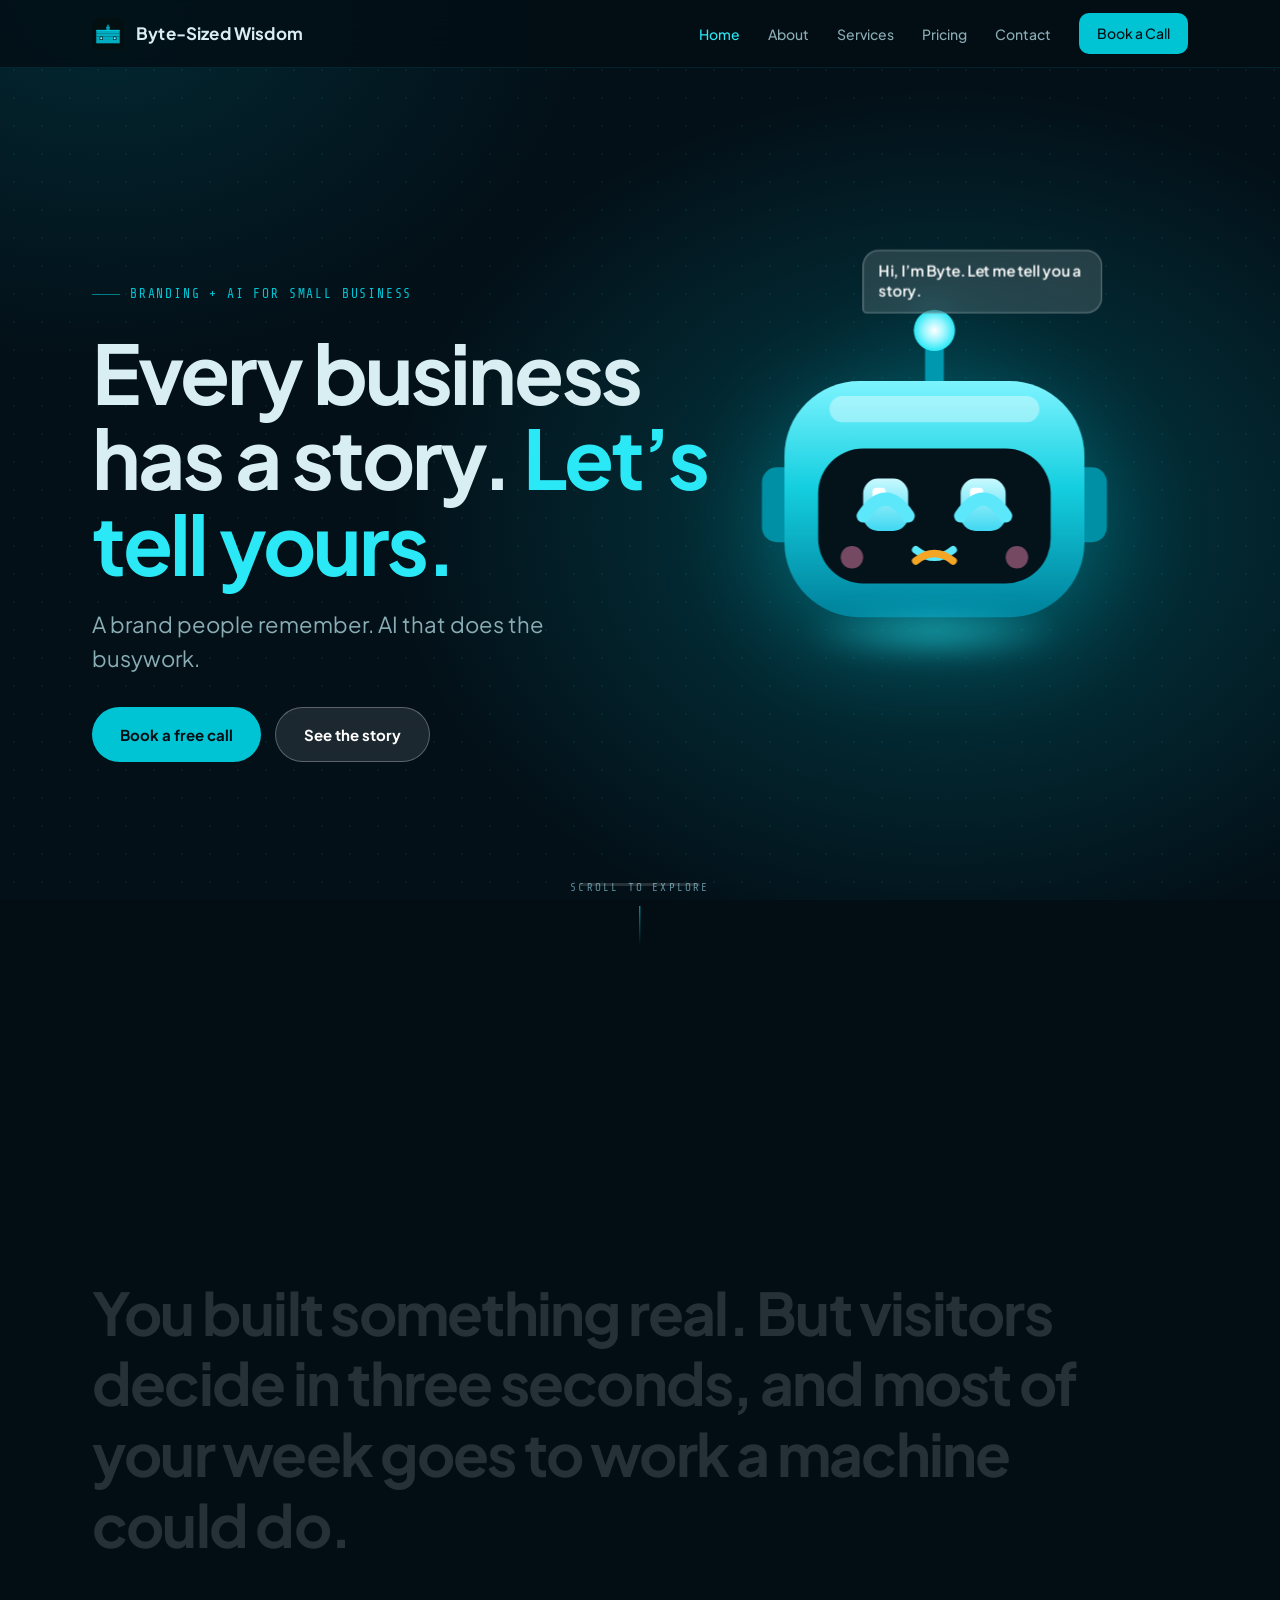
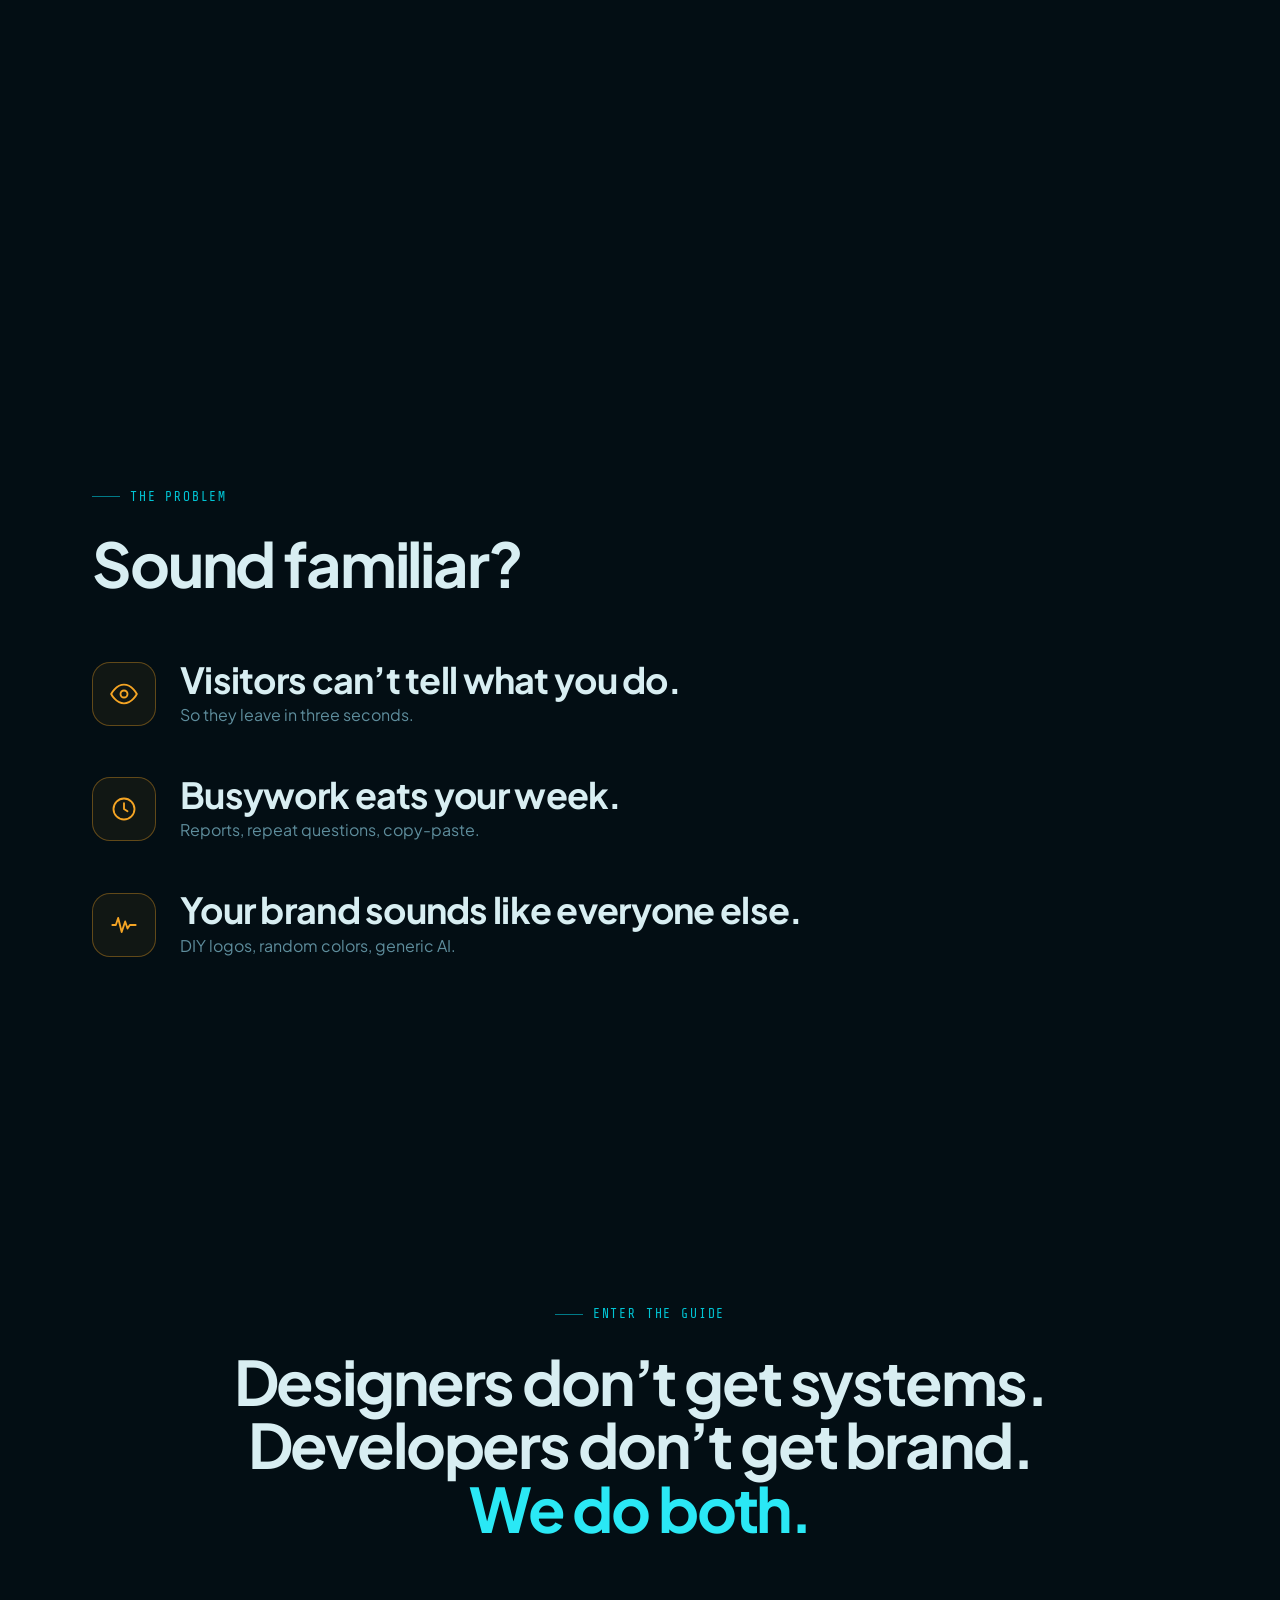
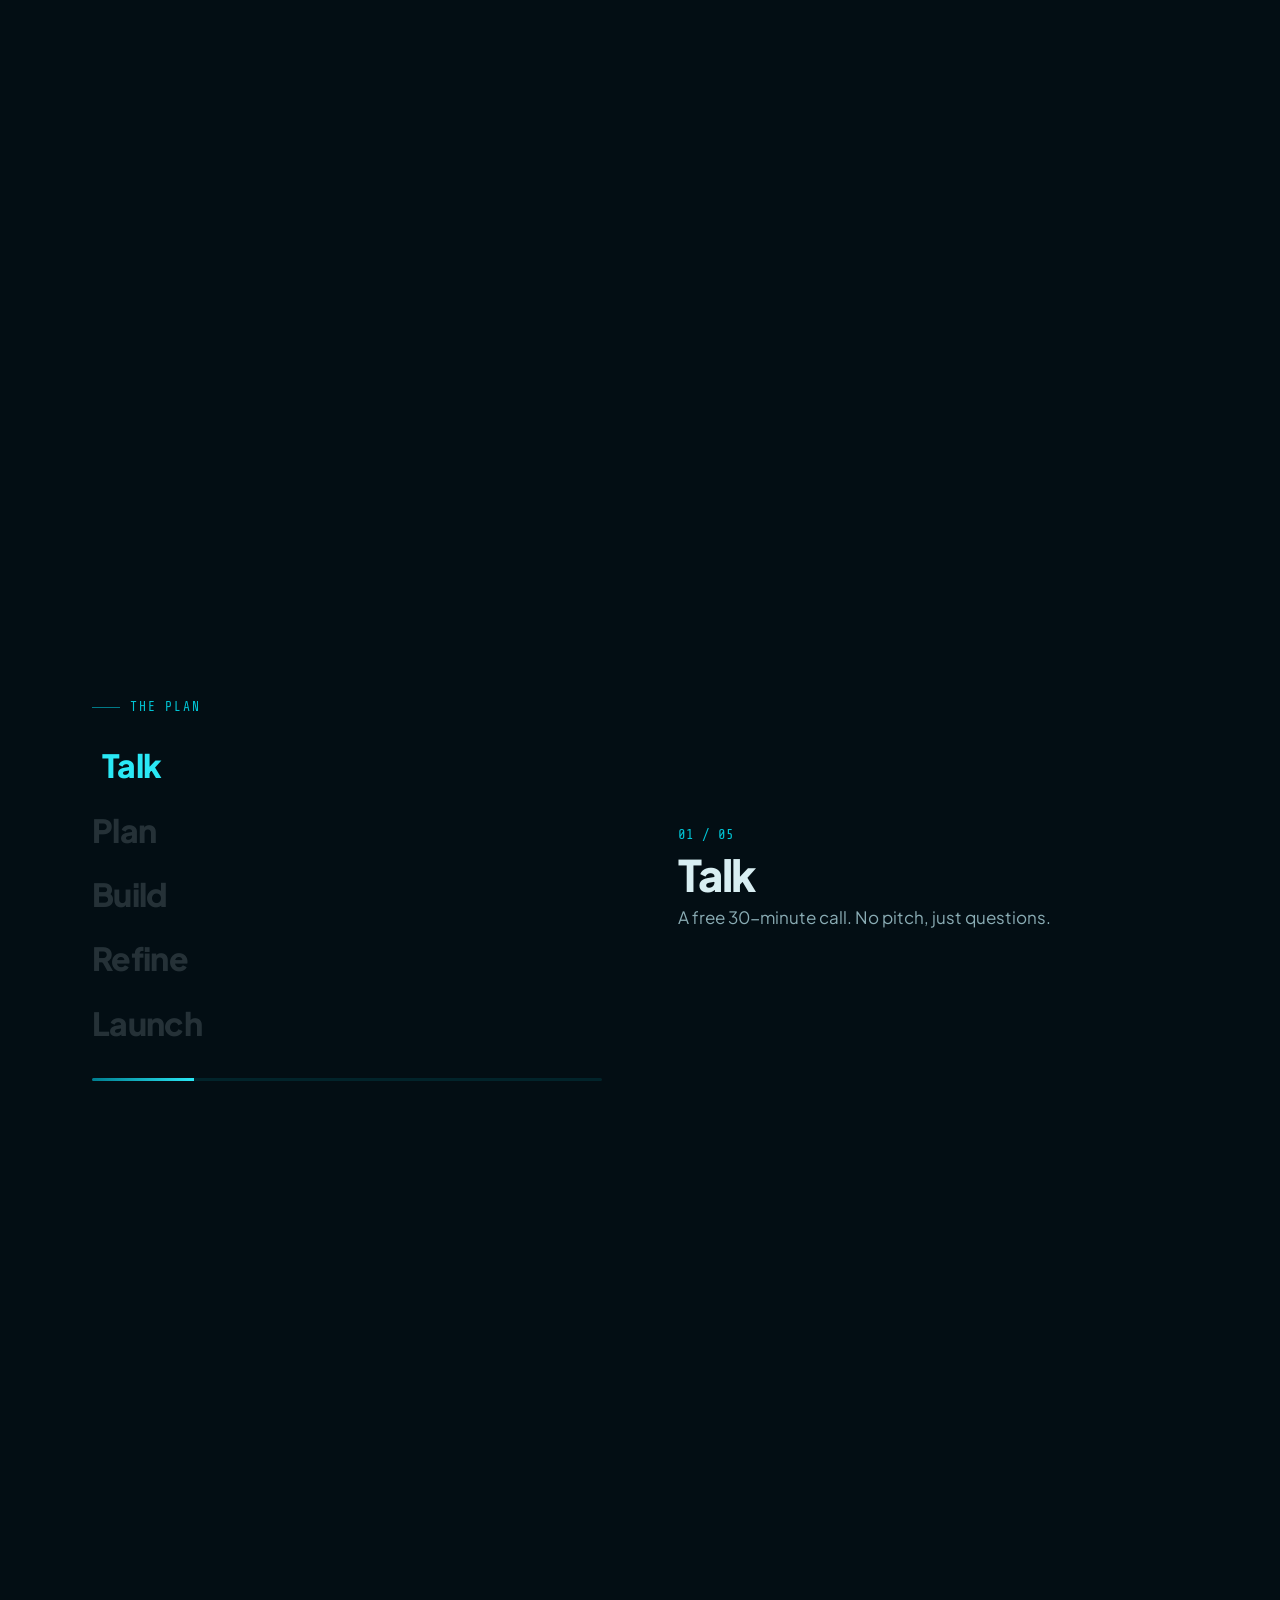
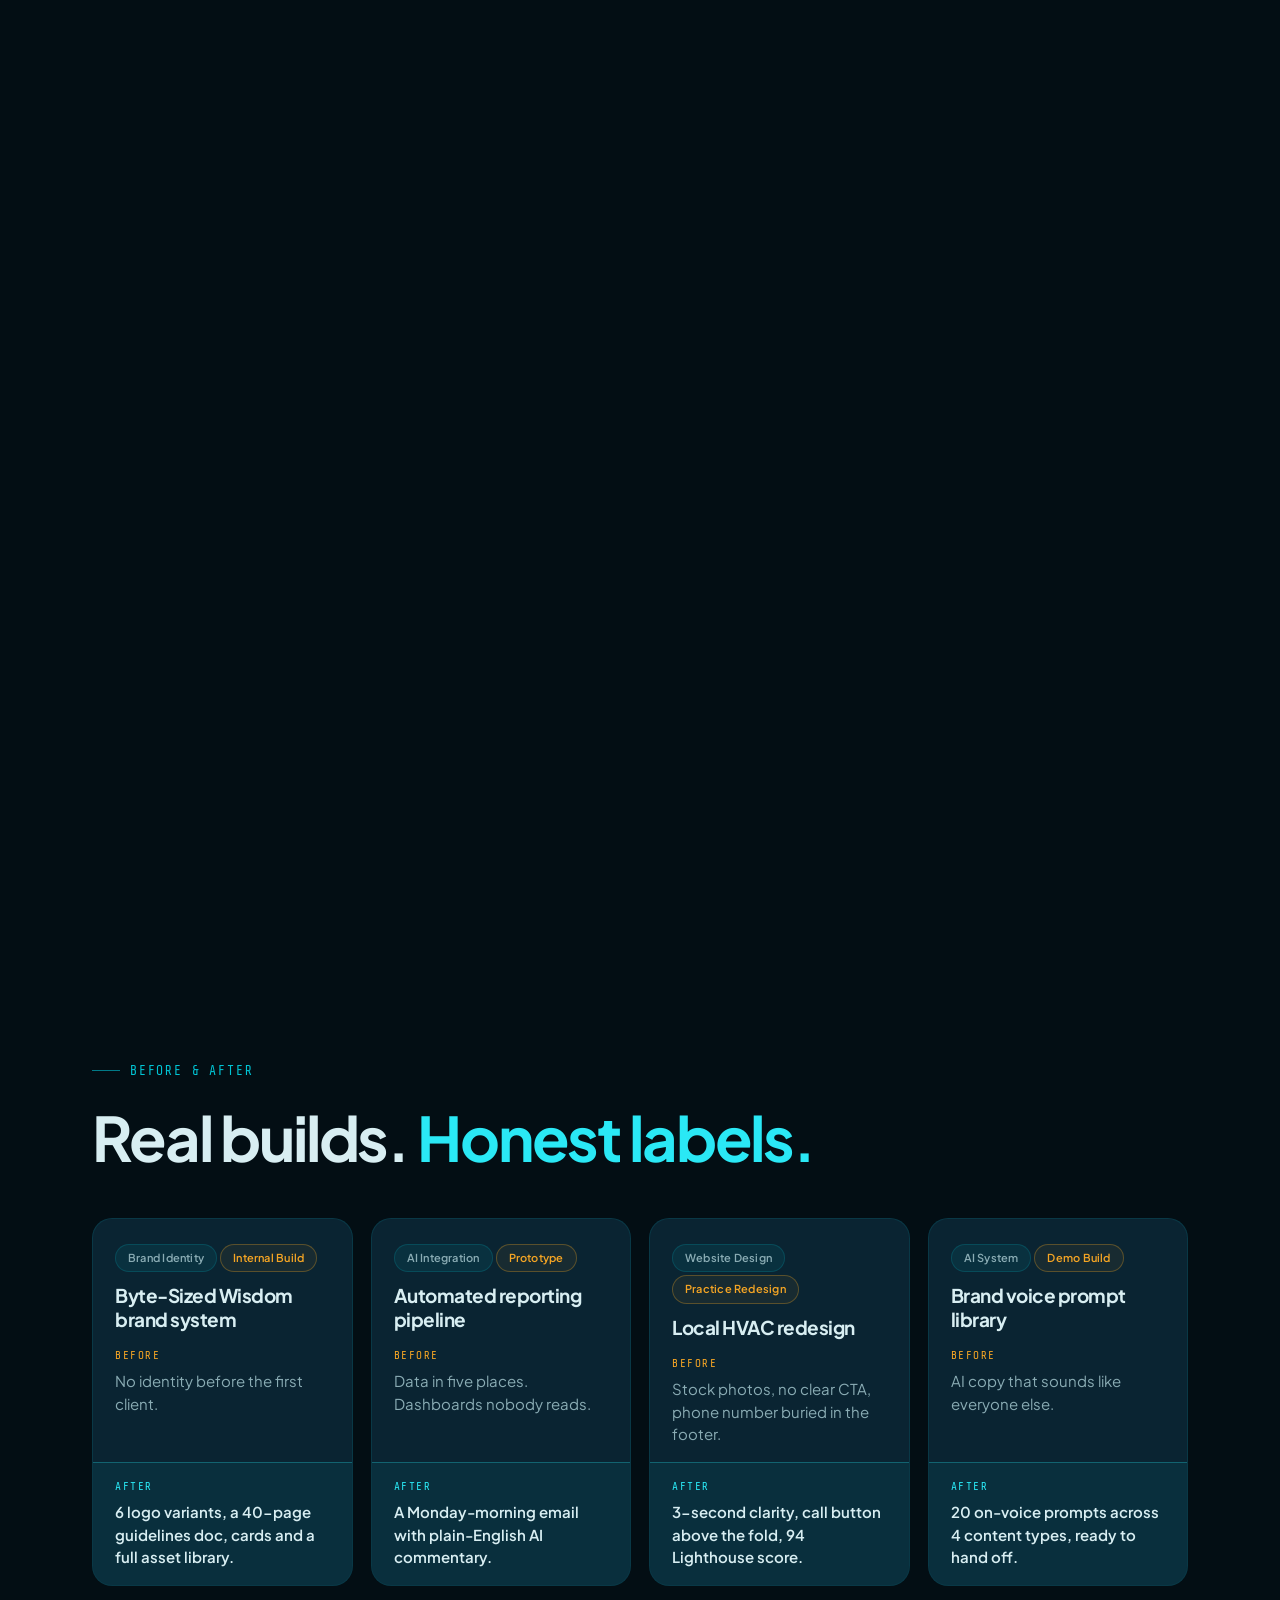
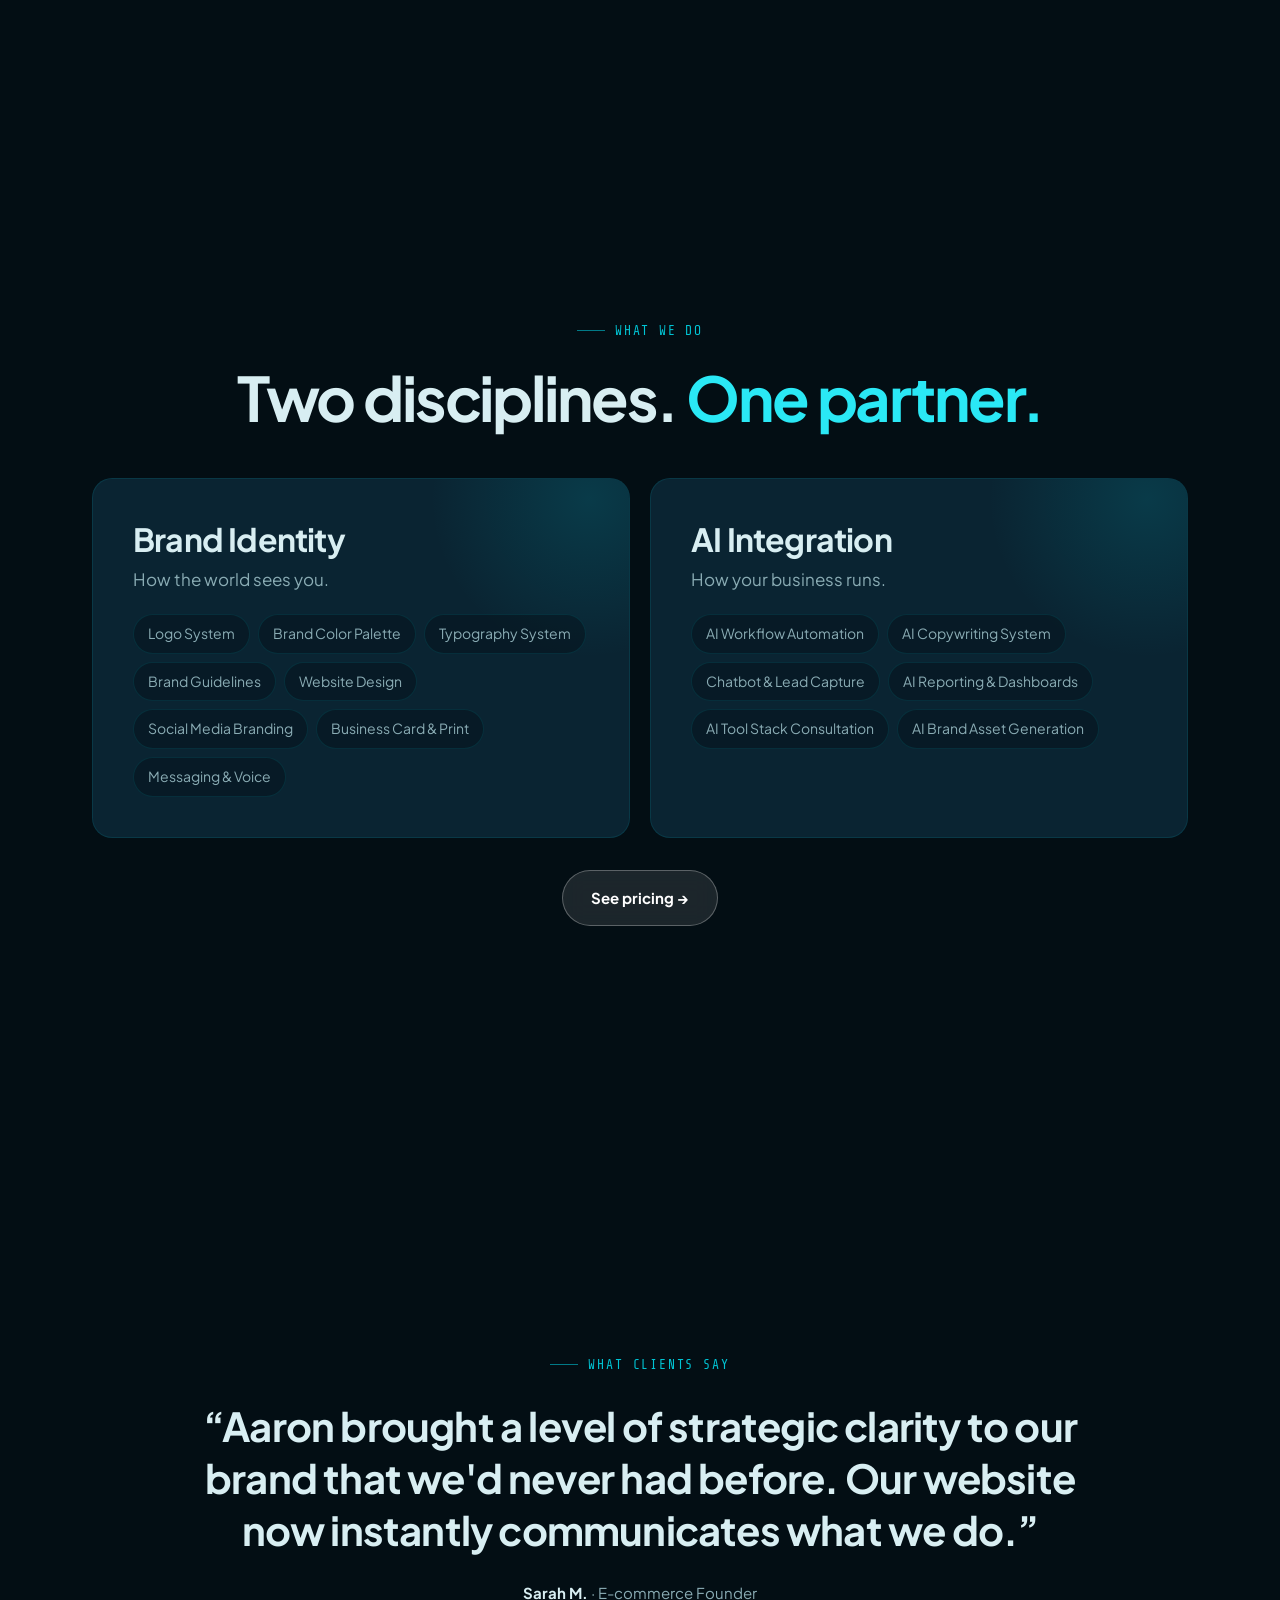
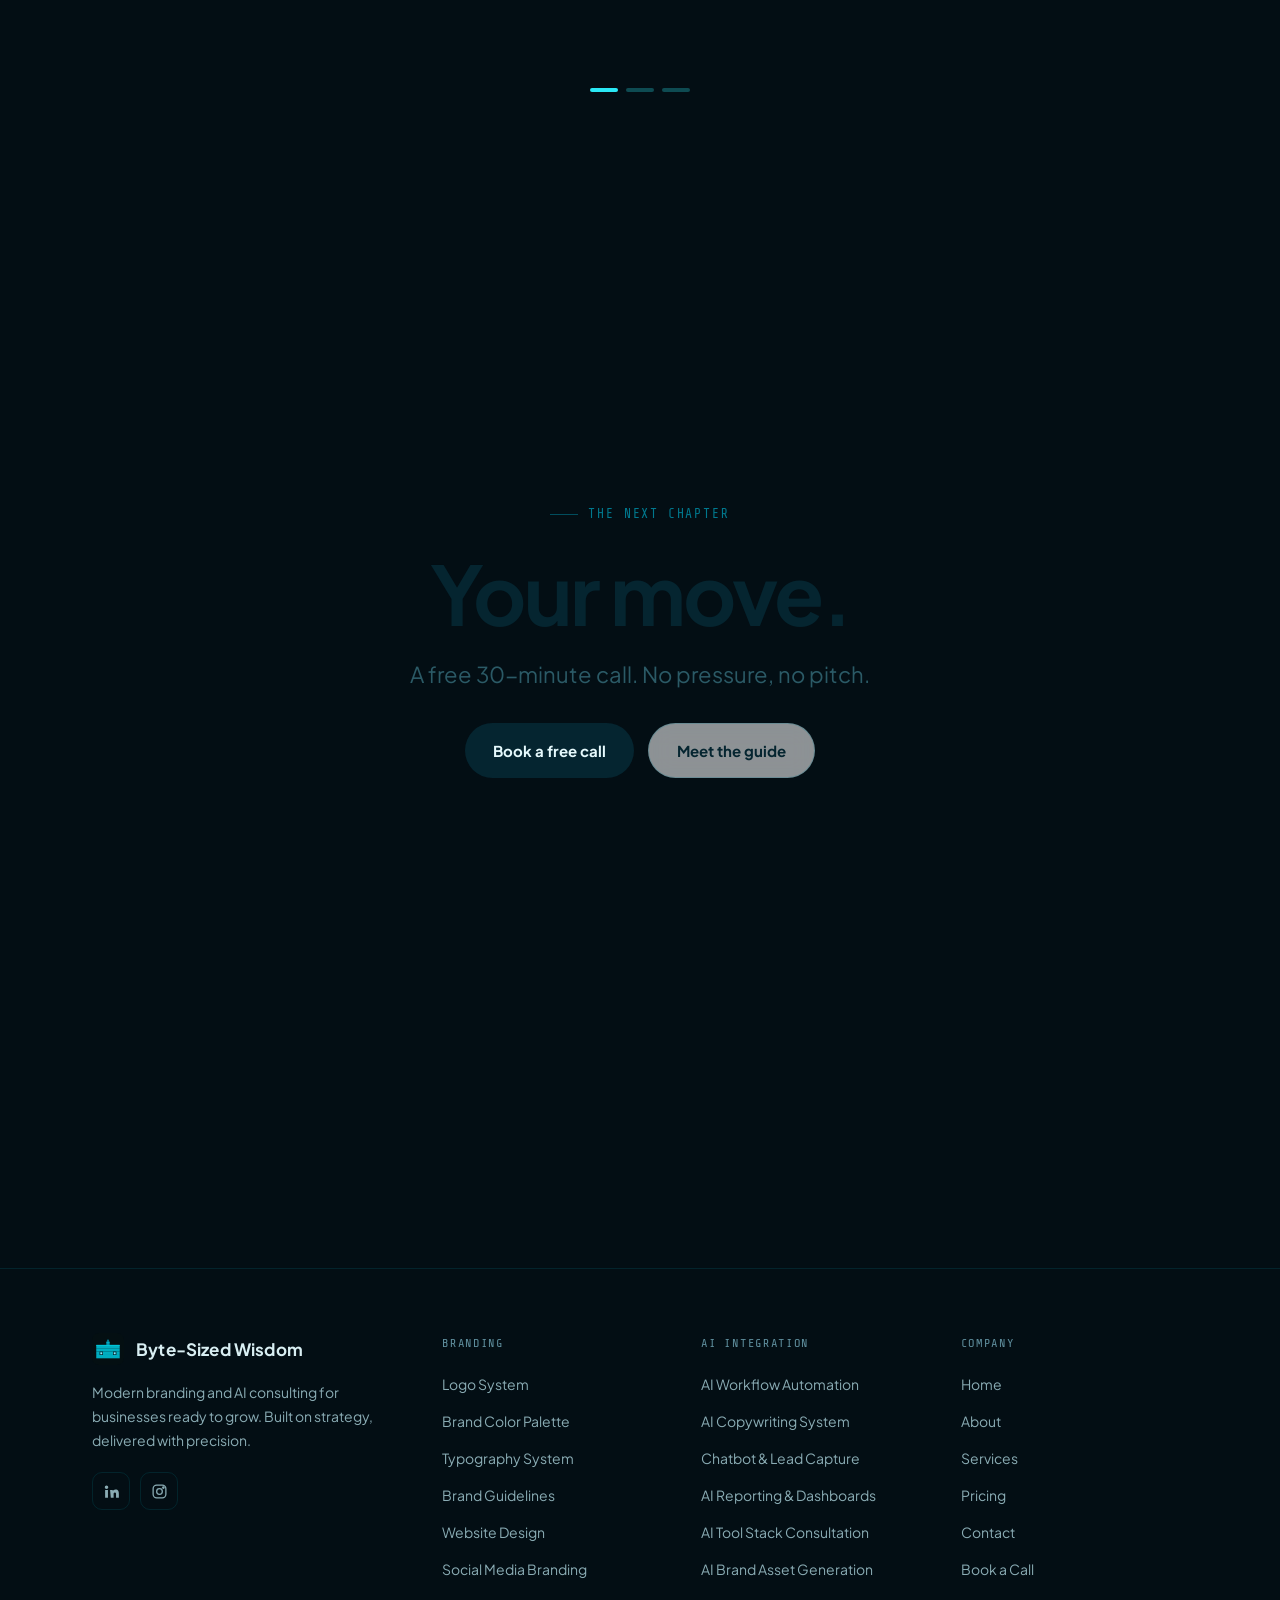
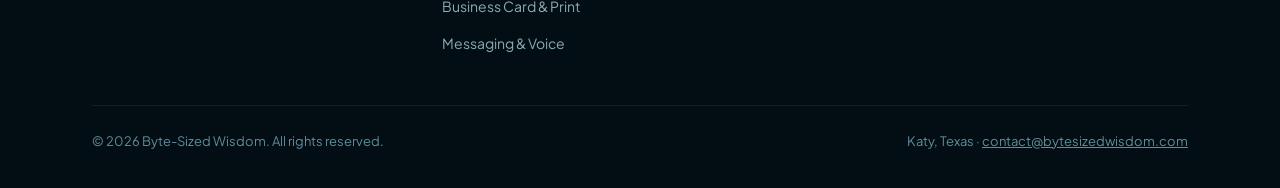
==== commit 6762973e: "Make Byte the on-screen guide, with a backdrop that changes per scene Inspired by mascot-led landing" ====
--- a/index.html
+++ b/index.html
@@ -17,9 +17,58 @@
   <link rel="stylesheet" href="assets/css/story.css"/>
   <script src="assets/js/story.js" defer></script>
 </head>
-<body>
+<body class="home">
   <a class="skip-link" href="#main">Skip to the story</a>
   <div class="progress" aria-hidden="true"></div>
+  <div class="stage" aria-hidden="true">
+    <div class="bg bg-start on" data-for="start"></div>
+    <div class="bg bg-you" data-for="you"></div>
+    <div class="bg bg-problem" data-for="problem"></div>
+    <div class="bg bg-guide" data-for="guide"></div>
+    <div class="bg bg-plan" data-for="plan"></div>
+    <div class="bg bg-proof" data-for="proof"></div>
+    <div class="bg bg-offer" data-for="offer"></div>
+    <div class="bg bg-voices" data-for="voices"></div>
+    <div class="bg bg-next" data-for="next"></div>
+  </div>
+  <div class="mascot" data-pose="hero" data-mood="happy" aria-hidden="true">
+    <div class="mascot-body">
+      <div class="mascot-float">
+      <svg viewBox="0 0 200 200" aria-hidden="true">
+        <defs>
+          <linearGradient id="byteBody" x1="0" y1="0" x2="0" y2="1">
+            <stop offset="0" stop-color="#7DF4FF"/><stop offset=".45" stop-color="#14CFE0"/><stop offset="1" stop-color="#00809A"/>
+          </linearGradient>
+          <radialGradient id="byteBulb"><stop offset="0" stop-color="#FFFFFF"/><stop offset=".5" stop-color="#9FF6FF"/><stop offset="1" stop-color="#2AE8F5"/></radialGradient>
+          <linearGradient id="byteEye" x1="0" y1="0" x2="0" y2="1"><stop offset="0" stop-color="#C8FAFF"/><stop offset="1" stop-color="#3FD8F2"/></linearGradient>
+        </defs>
+        <rect x="95" y="20" width="10" height="28" rx="4" fill="#0098AE"/>
+        <circle class="bulb" cx="100" cy="17" r="11" fill="url(#byteBulb)"/>
+        <rect x="8" y="90" width="20" height="40" rx="8" fill="#0090A6"/>
+        <rect x="172" y="90" width="20" height="40" rx="8" fill="#0090A6"/>
+        <rect x="20" y="44" width="160" height="126" rx="40" fill="url(#byteBody)"/>
+        <rect x="44" y="52" width="112" height="14" rx="7" fill="#FFFFFF" opacity=".38"/>
+        <rect x="38" y="80" width="124" height="72" rx="24" fill="#04121A"/>
+        <circle cx="56" cy="138" r="6" fill="#FF8FB8" opacity=".45"/>
+        <circle cx="144" cy="138" r="6" fill="#FF8FB8" opacity=".45"/>
+        <g class="eyes">
+          <rect x="62" y="96" width="24" height="28" rx="8" fill="url(#byteEye)"/>
+          <rect x="114" y="96" width="24" height="28" rx="8" fill="url(#byteEye)"/>
+          <rect x="67" y="101" width="7" height="7" rx="2" fill="#FFFFFF"/>
+          <rect x="119" y="101" width="7" height="7" rx="2" fill="#FFFFFF"/>
+        </g>
+        <g class="happy" fill="none" stroke="#5CE8FA" stroke-width="7" stroke-linecap="round">
+          <path d="M62 116 q12 -18 24 0"/><path d="M114 116 q12 -18 24 0"/>
+        </g>
+        <path class="smile" d="M90 134 q10 8 20 0" fill="none" stroke="#5CE8FA" stroke-width="4" stroke-linecap="round"/>
+        <path class="frown" d="M90 140 q10 -8 20 0" fill="none" stroke="#F5A524" stroke-width="4" stroke-linecap="round"/>
+      </svg>
+      </div>
+      <div class="mascot-glow"></div>
+      <p class="say">Hi, I&rsquo;m Byte. Let me tell you a story.</p>
+    </div>
+  </div>
+  <div class="dock" aria-hidden="true"><i></i></div>
   <header class="nav">
     <div class="container">
       <a class="brand" href="index.html"><svg viewBox="0 0 32 32" aria-hidden="true"><rect width="32" height="32" fill="#040f12" rx="7"/><g transform="translate(-55.22,-1.70) scale(0.20943)"><rect x="335" y="40" width="10" height="10" fill="#00788e"/><rect x="332" y="50" width="16" height="15" fill="#009ab2"/><rect x="332" y="50" width="16" height="3" fill="#00c8e0"/><rect x="284" y="65" width="112" height="16" fill="#00adc0"/><rect x="284" y="65" width="112" height="4" fill="#00cce0"/><rect x="284" y="81" width="112" height="16" fill="#00adc0"/><rect x="284" y="97" width="112" height="16" fill="#00adc0"/><rect x="300" y="97" width="16" height="16" fill="#040f12"/><rect x="364" y="97" width="16" height="16" fill="#040f12"/><rect x="303" y="100" width="10" height="10" fill="#5ce0f8"/><rect x="367" y="100" width="10" height="10" fill="#5ce0f8"/><rect x="306" y="103" width="4" height="4" fill="#c8f8ff"/><rect x="370" y="103" width="4" height="4" fill="#c8f8ff"/><rect x="284" y="113" width="112" height="16" fill="#00adc0"/></g></svg><span>Byte-Sized Wisdom</span></a>
@@ -37,37 +86,28 @@
 
   <main id="main">
 
-    <!-- 1. Hook -->
-    <section class="scene" id="start" data-chapter="Start">
-      <div class="container hero-grid">
-        <div>
+    <section class="scene" id="start" data-scene="start" data-pose="hero" data-mood="happy" data-say="Hi, I&rsquo;m Byte. Let me tell you a story.">
+      <div class="container">
+        <div class="hero-copy">
           <p class="kicker reveal">Branding + AI for small business</p>
           <h1 class="scene-title reveal" data-delay="1">Every business has a story. <span class="hl">Let&rsquo;s tell yours.</span></h1>
           <p class="scene-sub reveal" data-delay="2">A brand people remember. AI that does the busywork.</p>
           <div class="cta-row mt-m reveal" data-delay="3">
             <a class="btn btn-primary" href="contact.html">Book a free call</a>
-            <a class="btn btn-ghost" href="#problem">See how &darr;</a>
-          </div>
-        </div>
-        <div class="chat" aria-label="A short chat with Byte, the Byte-Sized Wisdom robot">
-          <div class="chat-who"><svg viewBox="0 0 32 32" aria-hidden="true"><rect width="32" height="32" fill="#040f12" rx="7"/><g transform="translate(-55.22,-1.70) scale(0.20943)"><rect x="335" y="40" width="10" height="10" fill="#00788e"/><rect x="332" y="50" width="16" height="15" fill="#009ab2"/><rect x="332" y="50" width="16" height="3" fill="#00c8e0"/><rect x="284" y="65" width="112" height="16" fill="#00adc0"/><rect x="284" y="65" width="112" height="4" fill="#00cce0"/><rect x="284" y="81" width="112" height="16" fill="#00adc0"/><rect x="284" y="97" width="112" height="16" fill="#00adc0"/><rect x="300" y="97" width="16" height="16" fill="#040f12"/><rect x="364" y="97" width="16" height="16" fill="#040f12"/><rect x="303" y="100" width="10" height="10" fill="#5ce0f8"/><rect x="367" y="100" width="10" height="10" fill="#5ce0f8"/><rect x="306" y="103" width="4" height="4" fill="#c8f8ff"/><rect x="370" y="103" width="4" height="4" fill="#c8f8ff"/><rect x="284" y="113" width="112" height="16" fill="#00adc0"/></g></svg><span>BYTE &middot; YOUR GUIDE</span></div>
-          <p class="bubble byte" style="--i:0">Hi, I&rsquo;m Byte.</p>
-          <p class="bubble byte" style="--i:1">What&rsquo;s slowing your business down?</p>
-          <p class="bubble you" style="--i:2">People don&rsquo;t get what we do. And I&rsquo;m buried in busywork.</p>
-          <p class="bubble byte" style="--i:3">Classic. Scroll down. I&rsquo;ll show you how this story ends. ↓</p>
-        </div>
-      </div>
-    </section>
-
-    <!-- 2. The feeling -->
-    <section class="scene" id="you" data-chapter="You">
+            <a class="btn btn-glass" href="#you">See the story</a>
+          </div>
+        </div>
+      </div>
+      <a class="scroll-cue" href="#you" aria-label="Scroll to explore">Scroll to explore<i></i></a>
+    </section>
+
+    <section class="scene" id="you" data-scene="you" data-pose="listen" data-mood="normal">
       <div class="container">
         <p class="lit">You built something real. But visitors decide in <span class="hl">three seconds,</span> and most of your week goes to work a <span class="hl">machine could do.</span></p>
       </div>
     </section>
 
-    <!-- 3. The problem -->
-    <section class="scene" id="problem" data-chapter="The problem">
+    <section class="scene" id="problem" data-scene="problem" data-pose="problem" data-mood="worried" data-say="Uh-oh. Sound familiar?">
       <div class="container">
         <p class="kicker reveal">The problem</p>
         <h2 class="scene-title sm reveal" data-delay="1">Sound familiar?</h2>
@@ -79,23 +119,14 @@
       </div>
     </section>
 
-    <!-- 4. The guide -->
-    <section class="scene center" id="guide" data-chapter="The guide">
+    <section class="scene center top" id="guide" data-scene="guide" data-pose="guide" data-mood="happy" data-say="That&rsquo;s where I come in.">
       <div class="container">
         <p class="kicker reveal">Enter the guide</p>
         <h2 class="scene-title sm reveal" data-delay="1">Designers don&rsquo;t get systems.<br/>Developers don&rsquo;t get brand.<br/><span class="hl">We do both.</span></h2>
-        <div class="meet-row reveal" data-delay="2" aria-hidden="true">
-          <div class="orb">Brand<small>how you&rsquo;re seen</small></div>
-          <span class="plus">+</span>
-          <div class="orb">AI &amp; systems<small>how you run</small></div>
-          <span class="plus">=</span>
-          <div class="orb you">One partner<small>no middleman</small></div>
-        </div>
-      </div>
-    </section>
-
-    <!-- 5. The plan (pinned) -->
-    <section class="pin" id="plan" data-chapter="The plan">
+      </div>
+    </section>
+
+    <section class="pin" id="plan" data-scene="plan" data-pose="plan" data-mood="normal" data-say="Five steps. Zero surprises.">
       <div class="pin-sticky">
         <div class="container">
           <p class="kicker">The plan</p>
@@ -116,8 +147,7 @@
       </div>
     </section>
 
-    <!-- 6. Proof -->
-    <section class="scene" id="proof" data-chapter="Before &amp; after">
+    <section class="scene" id="proof" data-scene="proof" data-pose="away">
       <div class="container">
         <p class="kicker reveal">Before &amp; after</p>
         <h2 class="scene-title sm reveal" data-delay="1">Real builds. <span class="hl">Honest labels.</span></h2>
@@ -147,8 +177,7 @@
       </div>
     </section>
 
-    <!-- 7. The offer -->
-    <section class="scene center" id="offer" data-chapter="What we do">
+    <section class="scene center" id="offer" data-scene="offer" data-pose="away">
       <div class="container">
         <p class="kicker reveal">What we do</p>
         <h2 class="scene-title sm reveal" data-delay="1">Two disciplines. <span class="hl">One partner.</span></h2>
@@ -164,12 +193,11 @@
             <div class="pills"><a href="services.html#ai-workflow">AI Workflow Automation</a><a href="services.html#ai-copywriting">AI Copywriting System</a><a href="services.html#ai-chatbot">Chatbot &amp; Lead Capture</a><a href="services.html#ai-reporting">AI Reporting &amp; Dashboards</a><a href="services.html#ai-strategy">AI Tool Stack Consultation</a><a href="services.html#ai-brand-assets">AI Brand Asset Generation</a></div>
           </div>
         </div>
-        <div class="cta-row mt-m reveal"><a class="btn btn-ghost" href="pricing.html">See pricing &rarr;</a></div>
-      </div>
-    </section>
-
-    <!-- 8. Voices -->
-    <section class="scene center" id="voices" data-chapter="Voices">
+        <div class="cta-row mt-m reveal"><a class="btn btn-glass" href="pricing.html">See pricing &rarr;</a></div>
+      </div>
+    </section>
+
+    <section class="scene center" id="voices" data-scene="voices" data-pose="voices" data-mood="happy" data-say="They said it, not me.">
       <div class="container">
         <p class="kicker reveal">What clients say</p>
         <div class="quote-stage reveal" data-delay="1">
@@ -180,15 +208,14 @@
       </div>
     </section>
 
-    <!-- 9. The ending -->
-    <section class="scene center epilogue" id="next" data-chapter="Your move">
+    <section class="scene center top light" id="next" data-scene="next" data-pose="next" data-mood="happy" data-say="Your turn!">
       <div class="container">
         <p class="kicker reveal">The next chapter</p>
         <h2 class="scene-title reveal" data-delay="1">Your move.</h2>
         <p class="scene-sub reveal" data-delay="2">A free 30-minute call. No pressure, no pitch.</p>
         <div class="cta-row mt-m reveal" data-delay="3">
           <a class="btn btn-primary" href="contact.html">Book a free call</a>
-          <a class="btn btn-ghost" href="about.html">Meet the guide</a>
+          <a class="btn btn-glass" href="about.html">Meet the guide</a>
         </div>
       </div>
     </section>
--- a/assets/css/story.css
+++ b/assets/css/story.css
@@ -499,23 +499,6 @@
 .scene.center .scene-sub { margin-left: auto; margin-right: auto; }
 .scene .kicker { margin-bottom: 24px; }
 
-/* Hero chat with Byte */
-.chat { display: flex; flex-direction: column; gap: 12px; max-width: 420px; margin-left: auto; width: 100%; }
-.bubble {
-  padding: 14px 18px; border-radius: 18px; font-size: 16px; line-height: 1.5; max-width: 88%;
-  background: var(--card); border: 1px solid var(--border); color: var(--text);
-}
-.bubble.byte { align-self: flex-start; border-bottom-left-radius: 6px; }
-.bubble.you { align-self: flex-end; border-bottom-right-radius: 6px; background: var(--primary); border-color: var(--primary); color: var(--bg); font-weight: 600; }
-.chat-who { display: flex; align-items: center; gap: 10px; font-family: var(--font-mono); font-size: 12px; color: var(--muted); letter-spacing: .08em; }
-.chat-who svg { width: 30px; height: 30px; }
-.js .chat .bubble, .js .chat .typing { opacity: 0; transform: translateY(10px) scale(.98); animation: pop .45s cubic-bezier(.2, .8, .2, 1) forwards; animation-delay: calc(var(--i) * 1.1s + .5s); }
-@keyframes pop { to { opacity: 1; transform: none; } }
-.typing { align-self: flex-start; display: inline-flex; gap: 5px; padding: 14px 18px; border-radius: 18px; background: var(--card); border: 1px solid var(--border); }
-.typing i { width: 7px; height: 7px; border-radius: 50%; background: var(--mid); animation: bounce 1.2s infinite; }
-.typing i:nth-child(2) { animation-delay: .15s; } .typing i:nth-child(3) { animation-delay: .3s; }
-@keyframes bounce { 0%, 60%, 100% { transform: none; opacity: .5; } 30% { transform: translateY(-4px); opacity: 1; } }
-
 /* Word-by-word lit statement */
 .lit { font-family: var(--font-display); font-weight: 700; font-size: clamp(30px, 4.6vw, 60px); line-height: 1.2; letter-spacing: -0.03em; max-width: 1000px; }
 .js .lit .w { color: rgba(216, 238, 242, 0.16); transition: color .25s ease; }
@@ -529,18 +512,6 @@
 .beat .icon svg { width: 28px; height: 28px; }
 .beat b { display: block; font-family: var(--font-display); font-size: clamp(22px, 3vw, 36px); font-weight: 700; letter-spacing: -0.02em; line-height: 1.15; }
 .beat span { color: var(--muted); font-size: 16px; }
-
-/* Two worlds meet */
-.meet-row { display: flex; align-items: center; justify-content: center; gap: clamp(12px, 3vw, 32px); margin-top: 48px; flex-wrap: wrap; }
-.orb {
-  width: clamp(130px, 18vw, 190px); aspect-ratio: 1; border-radius: 50%; display: grid; place-items: center; text-align: center;
-  border: 1px solid var(--border-bright); background: radial-gradient(circle at 30% 30%, rgba(0, 196, 212, 0.18), rgba(10, 36, 50, 0.6));
-  font-family: var(--font-display); font-weight: 700; font-size: clamp(16px, 1.8vw, 20px); padding: 16px;
-}
-.orb small { display: block; font-family: var(--font-body); font-weight: 400; font-size: 13px; color: var(--mid); margin-top: 4px; }
-.orb.you { background: var(--primary); color: var(--bg); border-color: var(--primary); box-shadow: 0 0 60px -10px rgba(42, 232, 245, 0.6); }
-.orb.you small { color: rgba(3, 14, 20, 0.7); }
-.plus { font-family: var(--font-display); font-size: 36px; font-weight: 800; color: var(--muted); }
 
 /* Pinned steps: text swaps while the section is pinned */
 .pin { position: relative; }
@@ -619,6 +590,155 @@
 details.more .svc-details { padding: 0 16px 16px; }
 .svc-story .act p, .svc-story .act li { font-size: 16px; }
 
+/* ==========================================================================
+   Home stage — Byte stays on screen while the world behind him changes
+   ========================================================================== */
+
+html:has(body.home) { scroll-snap-type: y proximity; }
+.home .scene { scroll-snap-align: start; min-height: 100vh; min-height: 100svh; z-index: 2; }
+.home main { position: relative; z-index: 2; }
+.home .footer { position: relative; z-index: 2; background: var(--bg); }
+.home .scene-title { font-weight: 700; }
+
+/* Backdrops: one fixed layer per scene, cross-faded */
+.stage { position: fixed; inset: 0; z-index: 0; pointer-events: none; background: var(--bg); }
+.stage .bg { position: absolute; inset: 0; opacity: 0; transition: opacity 1.1s ease; }
+.stage .bg.on { opacity: 1; }
+.bg-start {
+  background:
+    radial-gradient(900px 700px at 74% 58%, rgba(0, 196, 212, 0.26), transparent 62%),
+    radial-gradient(800px 600px at 8% 0%, rgba(0, 126, 144, 0.22), transparent 60%),
+    radial-gradient(rgba(0, 196, 212, 0.08) 1px, transparent 1px) 0 0 / 28px 28px,
+    #031018;
+}
+.bg-you { background: radial-gradient(1000px 600px at 50% 115%, rgba(0, 196, 212, 0.20), transparent 62%), #020A10; }
+.bg-problem {
+  background:
+    radial-gradient(900px 700px at 82% 55%, rgba(245, 165, 36, 0.20), transparent 60%),
+    radial-gradient(800px 600px at 0% 100%, rgba(190, 70, 50, 0.20), transparent 60%),
+    #0D0A0C;
+}
+.bg-guide {
+  background:
+    radial-gradient(1.4px 1.4px at 20px 30px, #fff, transparent),
+    radial-gradient(1px 1px at 120px 80px, rgba(255, 255, 255, 0.8), transparent),
+    radial-gradient(1.6px 1.6px at 200px 160px, rgba(170, 245, 255, 0.9), transparent),
+    radial-gradient(1px 1px at 60px 190px, rgba(255, 255, 255, 0.7), transparent),
+    radial-gradient(1.2px 1.2px at 250px 40px, #fff, transparent),
+    radial-gradient(760px 520px at 50% 74%, rgba(42, 232, 245, 0.34), transparent 62%),
+    radial-gradient(900px 640px at 22% 18%, rgba(124, 92, 255, 0.26), transparent 60%),
+    radial-gradient(700px 500px at 90% 30%, rgba(255, 110, 180, 0.12), transparent 60%),
+    #050818;
+  background-size: 280px 220px, 280px 220px, 280px 220px, 280px 220px, 280px 220px, auto, auto, auto, auto;
+}
+.bg-plan {
+  background:
+    linear-gradient(rgba(0, 196, 212, 0.07) 1px, transparent 1px) 0 0 / 48px 48px,
+    linear-gradient(90deg, rgba(0, 196, 212, 0.07) 1px, transparent 1px) 0 0 / 48px 48px,
+    radial-gradient(900px 700px at 30% 50%, rgba(0, 196, 212, 0.14), transparent 60%),
+    #03151D;
+}
+.bg-proof { background: linear-gradient(180deg, #04121C 0%, #0B2A3E 40%, #33305C 78%, #6E4566 100%); }
+.bg-offer { background: radial-gradient(900px 700px at 50% 40%, rgba(0, 196, 212, 0.16), transparent 60%), #031018; }
+.bg-voices { background: radial-gradient(800px 600px at 30% 40%, rgba(124, 92, 255, 0.16), transparent 60%), radial-gradient(800px 600px at 80% 70%, rgba(0, 196, 212, 0.14), transparent 60%), #040C16; }
+.bg-next { background: radial-gradient(900px 700px at 50% 70%, rgba(255, 255, 255, 0.7), transparent 60%), linear-gradient(180deg, #E6FAFD 0%, #BFF2F8 55%, #98E2EF 100%); }
+
+/* Byte, the mascot */
+.mascot {
+  --x: calc(72vw - 150px); --y: calc(52vh - 150px); --s: 1.2; --o: 1;
+  position: fixed; left: 0; top: 0; width: 300px; height: 300px; z-index: 1; pointer-events: none;
+  transform: translate(var(--x), var(--y)); opacity: var(--o);
+  transition: transform 1.1s cubic-bezier(.2, .8, .2, 1), opacity .6s ease;
+}
+.mascot-body { width: 100%; height: 100%; transform: scale(var(--s)); transition: transform 1.1s cubic-bezier(.2, .8, .2, 1); position: relative; }
+.mascot-float { width: 100%; height: 100%; animation: float 5s ease-in-out infinite; }
+.mascot svg { width: 100%; height: 100%; overflow: visible; filter: drop-shadow(0 18px 40px rgba(0, 196, 212, 0.35)); }
+.mascot-glow {
+  position: absolute; left: 50%; bottom: 4%; width: 70%; height: 14%; transform: translateX(-50%);
+  border-radius: 50%; background: radial-gradient(rgba(42, 232, 245, 0.55), transparent 70%); filter: blur(10px);
+  animation: glow 5s ease-in-out infinite;
+}
+@keyframes float { 0%, 100% { transform: translateY(0); } 50% { transform: translateY(-14px); } }
+@keyframes glow { 0%, 100% { opacity: .9; transform: translateX(-50%) scale(1); } 50% { opacity: .5; transform: translateX(-50%) scale(.85); } }
+.mascot .eyes { transform-box: fill-box; transform-origin: center; animation: blink 5.5s infinite; }
+@keyframes blink { 0%, 93%, 100% { transform: scaleY(1); } 95% { transform: scaleY(.08); } }
+.mascot .bulb { animation: bulb 2.4s ease-in-out infinite; }
+@keyframes bulb { 0%, 100% { opacity: 1; } 50% { opacity: .55; } }
+.mascot .happy, .mascot .frown { opacity: 0; transition: opacity .3s; }
+.mascot .eyes, .mascot .smile { transition: opacity .3s; }
+.mascot[data-mood="happy"] .eyes, .mascot[data-mood="happy"] .smile { opacity: 0; }
+.mascot[data-mood="happy"] .happy { opacity: 1; }
+.mascot[data-mood="worried"] .smile { opacity: 0; }
+.mascot[data-mood="worried"] .frown { opacity: 1; }
+.mascot[data-mood="worried"] svg { filter: drop-shadow(0 18px 40px rgba(245, 165, 36, 0.35)); }
+.mascot[data-mood="worried"] .mascot-glow { background: radial-gradient(rgba(245, 165, 36, 0.5), transparent 70%); }
+
+.say {
+  position: absolute; left: 50%; bottom: 96%; transform: translateX(-30%);
+  font-size: calc(15px / var(--s)); max-width: calc(240px / var(--s)); width: max-content;
+  padding: .7em 1em; border-radius: 1.1em 1.1em 1.1em .3em; line-height: 1.35; font-weight: 600;
+  background: rgba(255, 255, 255, 0.14); border: 1px solid rgba(255, 255, 255, 0.28); color: #fff;
+  backdrop-filter: blur(12px); -webkit-backdrop-filter: blur(12px);
+  transition: opacity .35s ease, transform .35s ease;
+}
+.say:empty { opacity: 0; transform: translateX(-30%) translateY(6px); }
+.say.pop { animation: sayPop .45s cubic-bezier(.2, .8, .2, 1); }
+@keyframes sayPop { from { opacity: 0; transform: translateX(-30%) translateY(8px) scale(.9); } to { opacity: 1; transform: translateX(-30%); } }
+.mascot[data-pose="next"] .say { background: rgba(255, 255, 255, 0.75); color: #052530; border-color: rgba(0, 120, 142, 0.25); }
+
+/* Poses (desktop) */
+.mascot[data-pose="hero"]    { --x: calc(73vw - 150px); --y: calc(54vh - 150px); --s: 1.25; }
+.mascot[data-pose="listen"]  { --x: calc(88vw - 150px); --y: calc(80vh - 150px); --s: .42; }
+.mascot[data-pose="problem"] { --x: calc(78vw - 150px); --y: calc(55vh - 150px); --s: .95; }
+.mascot[data-pose="guide"]   { --x: calc(50vw - 150px); --y: calc(75vh - 150px); --s: .95; }
+.mascot[data-pose="plan"]    { --x: calc(88vw - 150px); --y: calc(80vh - 150px); --s: .42; }
+.mascot[data-pose="away"]    { --x: calc(92vw - 150px); --y: calc(110vh - 150px); --s: .4; --o: 0; }
+.mascot[data-pose="voices"]  { --x: calc(88vw - 150px); --y: calc(78vh - 150px); --s: .45; }
+.mascot[data-pose="next"]    { --x: calc(50vw - 150px); --y: calc(77vh - 150px); --s: .9; }
+
+@media (max-width: 900px) {
+  .mascot[data-pose="hero"]    { --x: calc(50vw - 150px); --y: calc(76vh - 150px); --s: .78; }
+  .mascot[data-pose="listen"]  { --x: calc(82vw - 150px); --y: calc(86vh - 150px); --s: .3; }
+  .mascot[data-pose="problem"] { --x: calc(84vw - 150px); --y: calc(37vh - 150px); --s: .3; }
+  .mascot[data-pose="guide"]   { --x: calc(50vw - 150px); --y: calc(74vh - 150px); --s: .75; }
+  .mascot[data-pose="plan"]    { --x: calc(82vw - 150px); --y: calc(86vh - 150px); --s: .3; }
+  .mascot[data-pose="voices"]  { --x: calc(82vw - 150px); --y: calc(86vh - 150px); --s: .3; }
+  .mascot[data-pose="next"]    { --x: calc(50vw - 150px); --y: calc(76vh - 150px); --s: .72; }
+  .mascot[data-pose="listen"] .say, .mascot[data-pose="problem"] .say, .mascot[data-pose="plan"] .say, .mascot[data-pose="voices"] .say { display: none; }
+}
+.no-js .mascot { display: none; }
+
+/* Scene layouts that leave room for Byte */
+.scene.top { align-items: flex-start; padding-top: clamp(96px, 14vh, 150px); }
+.home .hero-copy { max-width: 620px; }
+.home .hero-copy .scene-sub { max-width: 460px; }
+@media (max-width: 900px) {
+  .home .scene[data-scene="start"] { align-items: flex-start; padding-top: 48px; }
+}
+
+/* Glass pill buttons (scene CTAs) */
+.home .scene .btn { border-radius: 100px; }
+.btn-glass {
+  background: rgba(255, 255, 255, 0.1); border: 1px solid rgba(255, 255, 255, 0.28); color: #fff;
+  backdrop-filter: blur(12px); -webkit-backdrop-filter: blur(12px);
+}
+.btn-glass:hover { background: rgba(255, 255, 255, 0.18); transform: translateY(-2px); }
+
+/* Light finale */
+.scene.light { color: #052530; }
+.scene.light .kicker { color: #00788E; }
+.scene.light .hl { color: #00869A; }
+.scene.light .scene-sub { color: #2B5A66; }
+.scene.light .btn-primary { background: #052530; color: #E6FAFD; }
+.scene.light .btn-primary:hover { background: #0A3A48; box-shadow: 0 10px 30px -10px rgba(5, 37, 48, 0.5); }
+.scene.light .btn-glass { background: rgba(255, 255, 255, 0.55); border-color: rgba(0, 120, 142, 0.25); color: #052530; }
+
+/* Scroll cue + bottom progress */
+.home .scroll-cue { bottom: 22px; }
+.dock { position: fixed; left: 50%; bottom: 14px; transform: translateX(-50%); width: 120px; height: 3px; border-radius: 3px; background: rgba(255, 255, 255, 0.14); z-index: 50; overflow: hidden; }
+.dock i { display: block; height: 100%; background: linear-gradient(90deg, var(--primary), var(--highlight)); transform-origin: left; transform: scaleX(var(--read, 0)); }
+.home .progress { display: none; }
+
 /* ---------- Utilities ---------- */
 .mt-s { margin-top: 16px; } .mt-m { margin-top: 32px; } .mt-l { margin-top: 56px; }
 .center { text-align: center; }
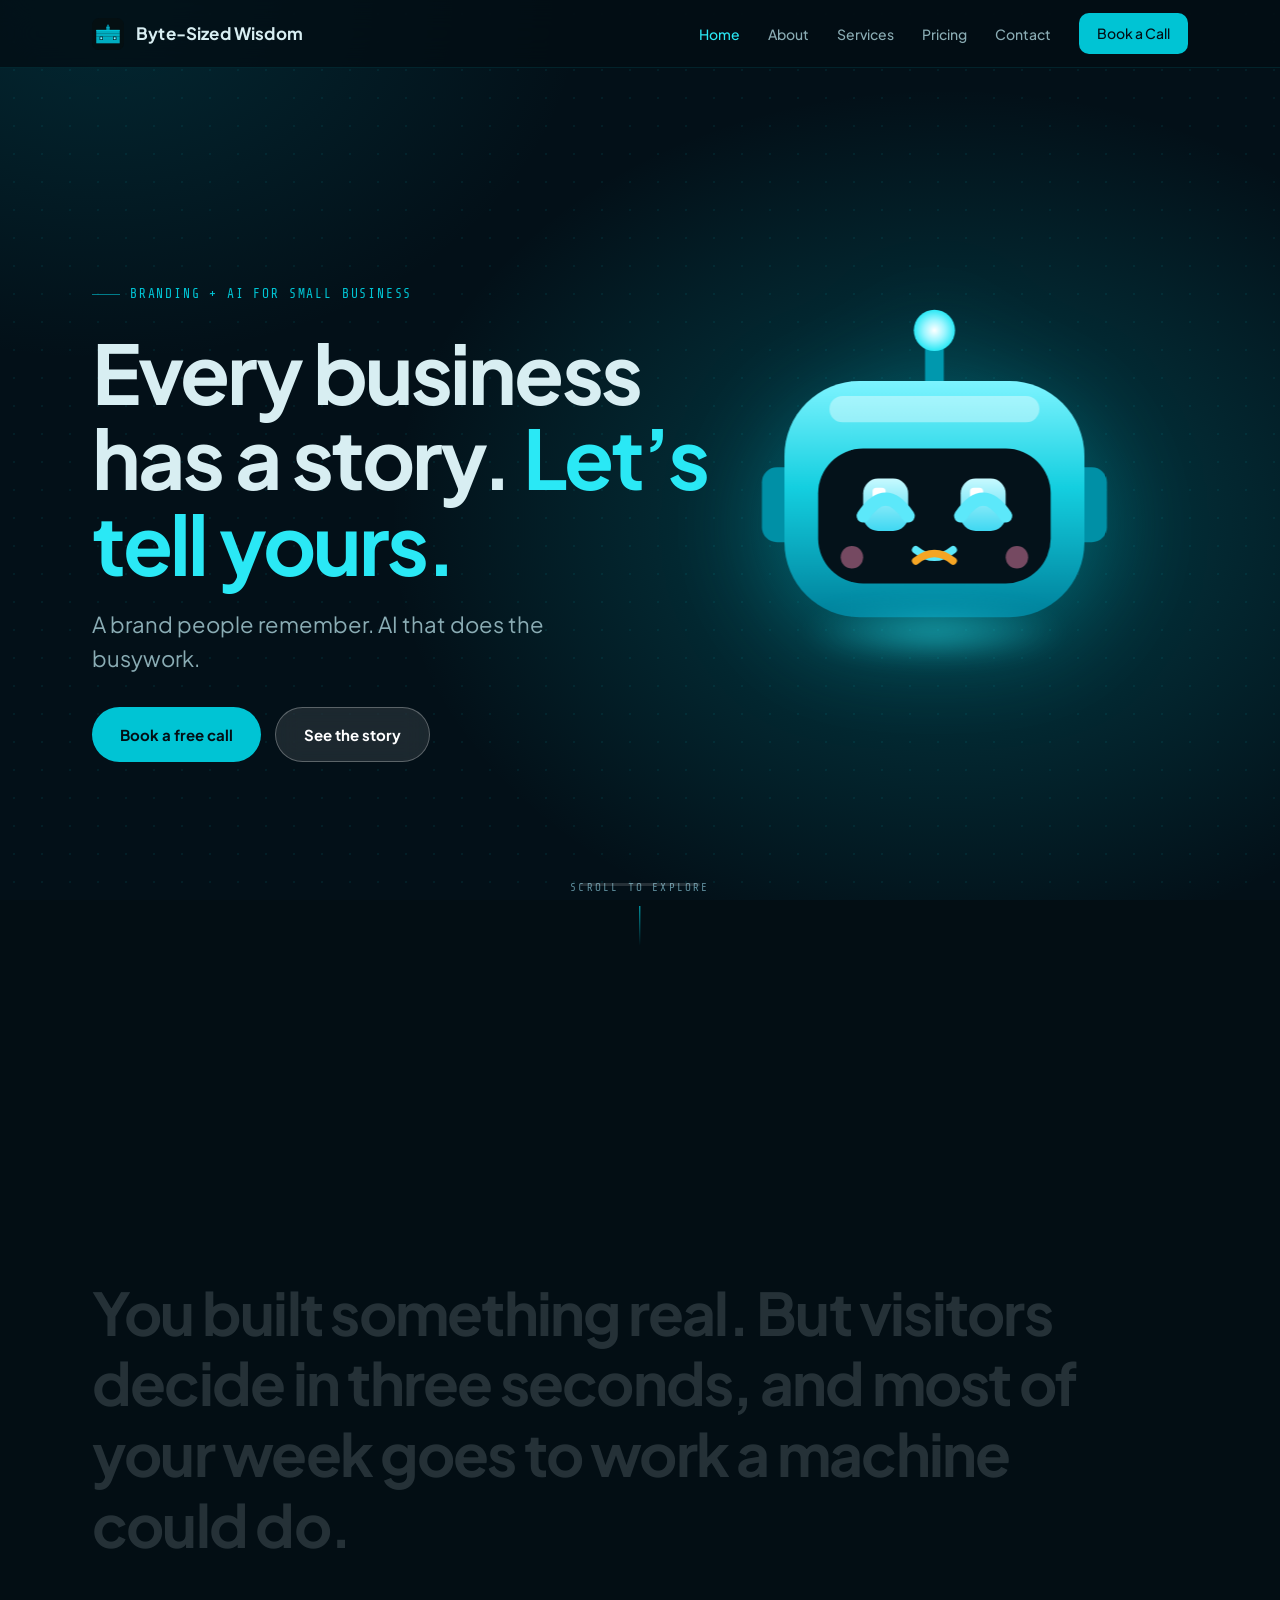
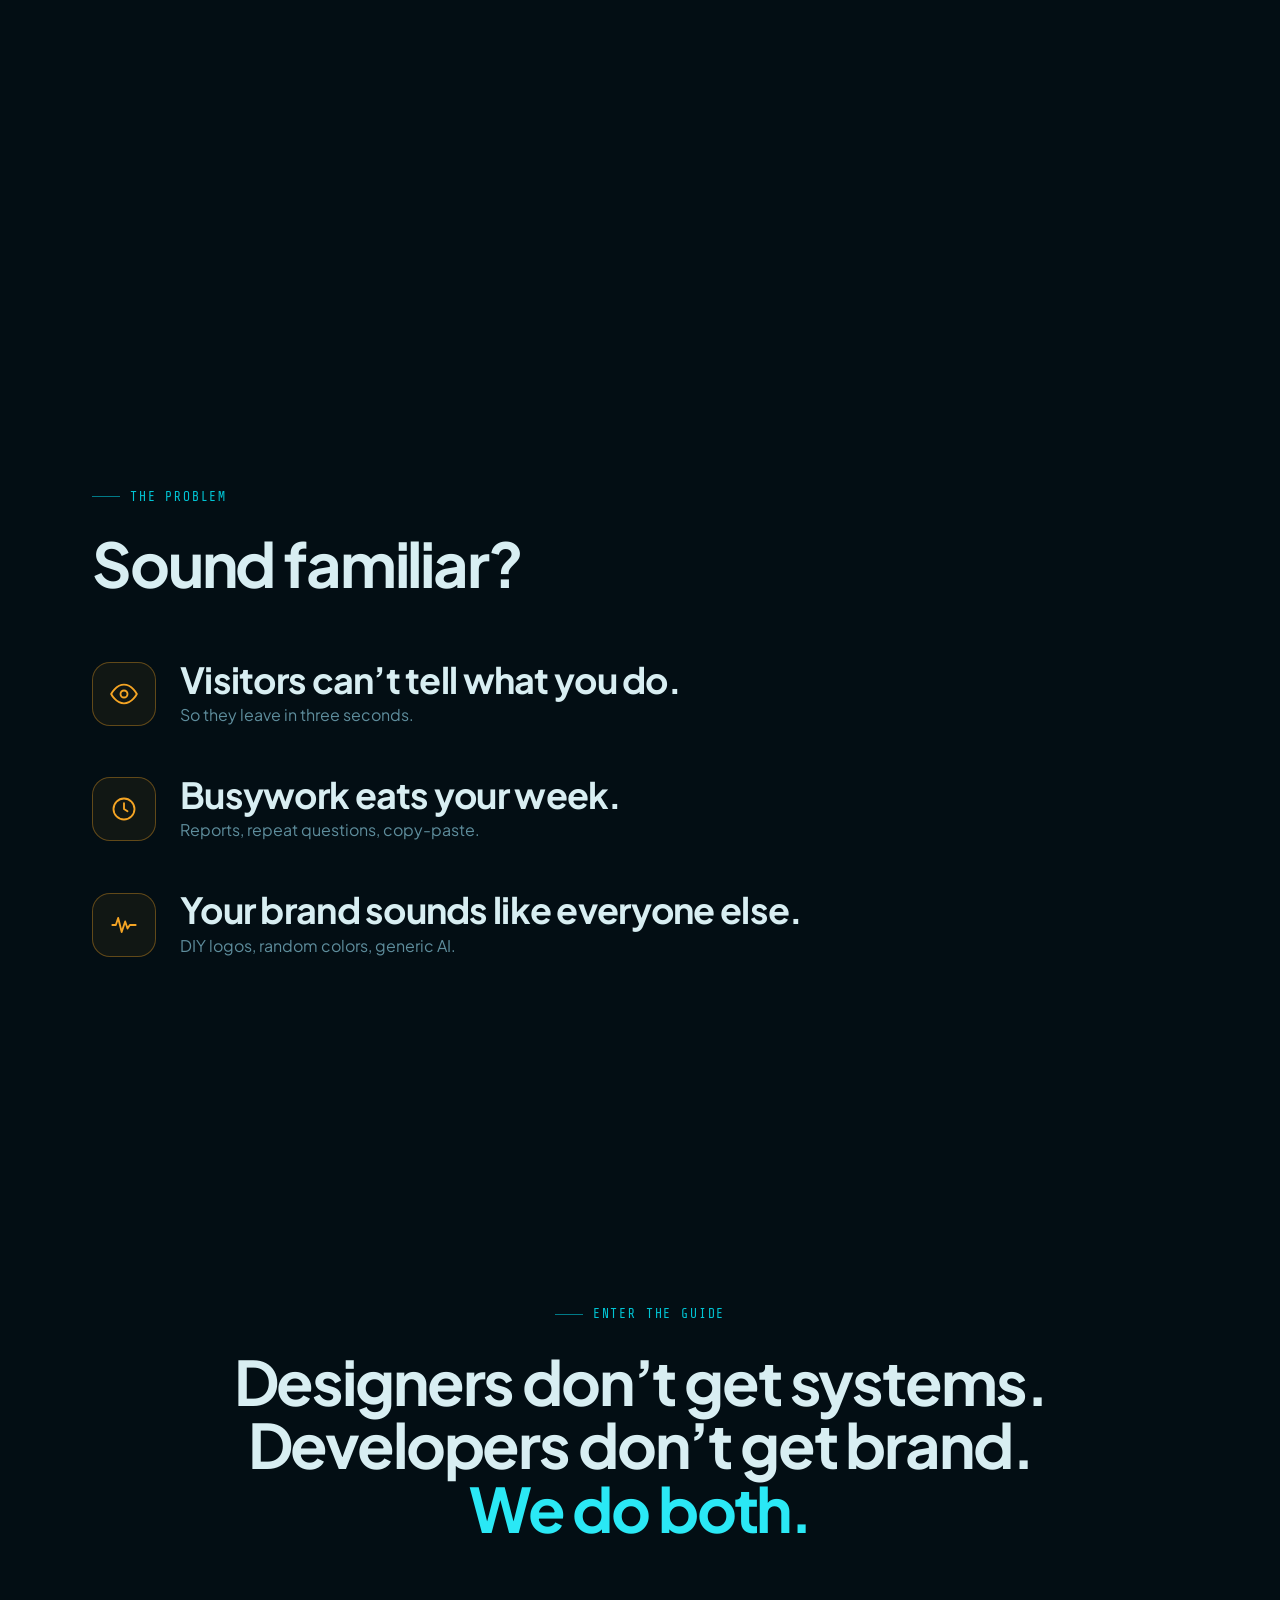
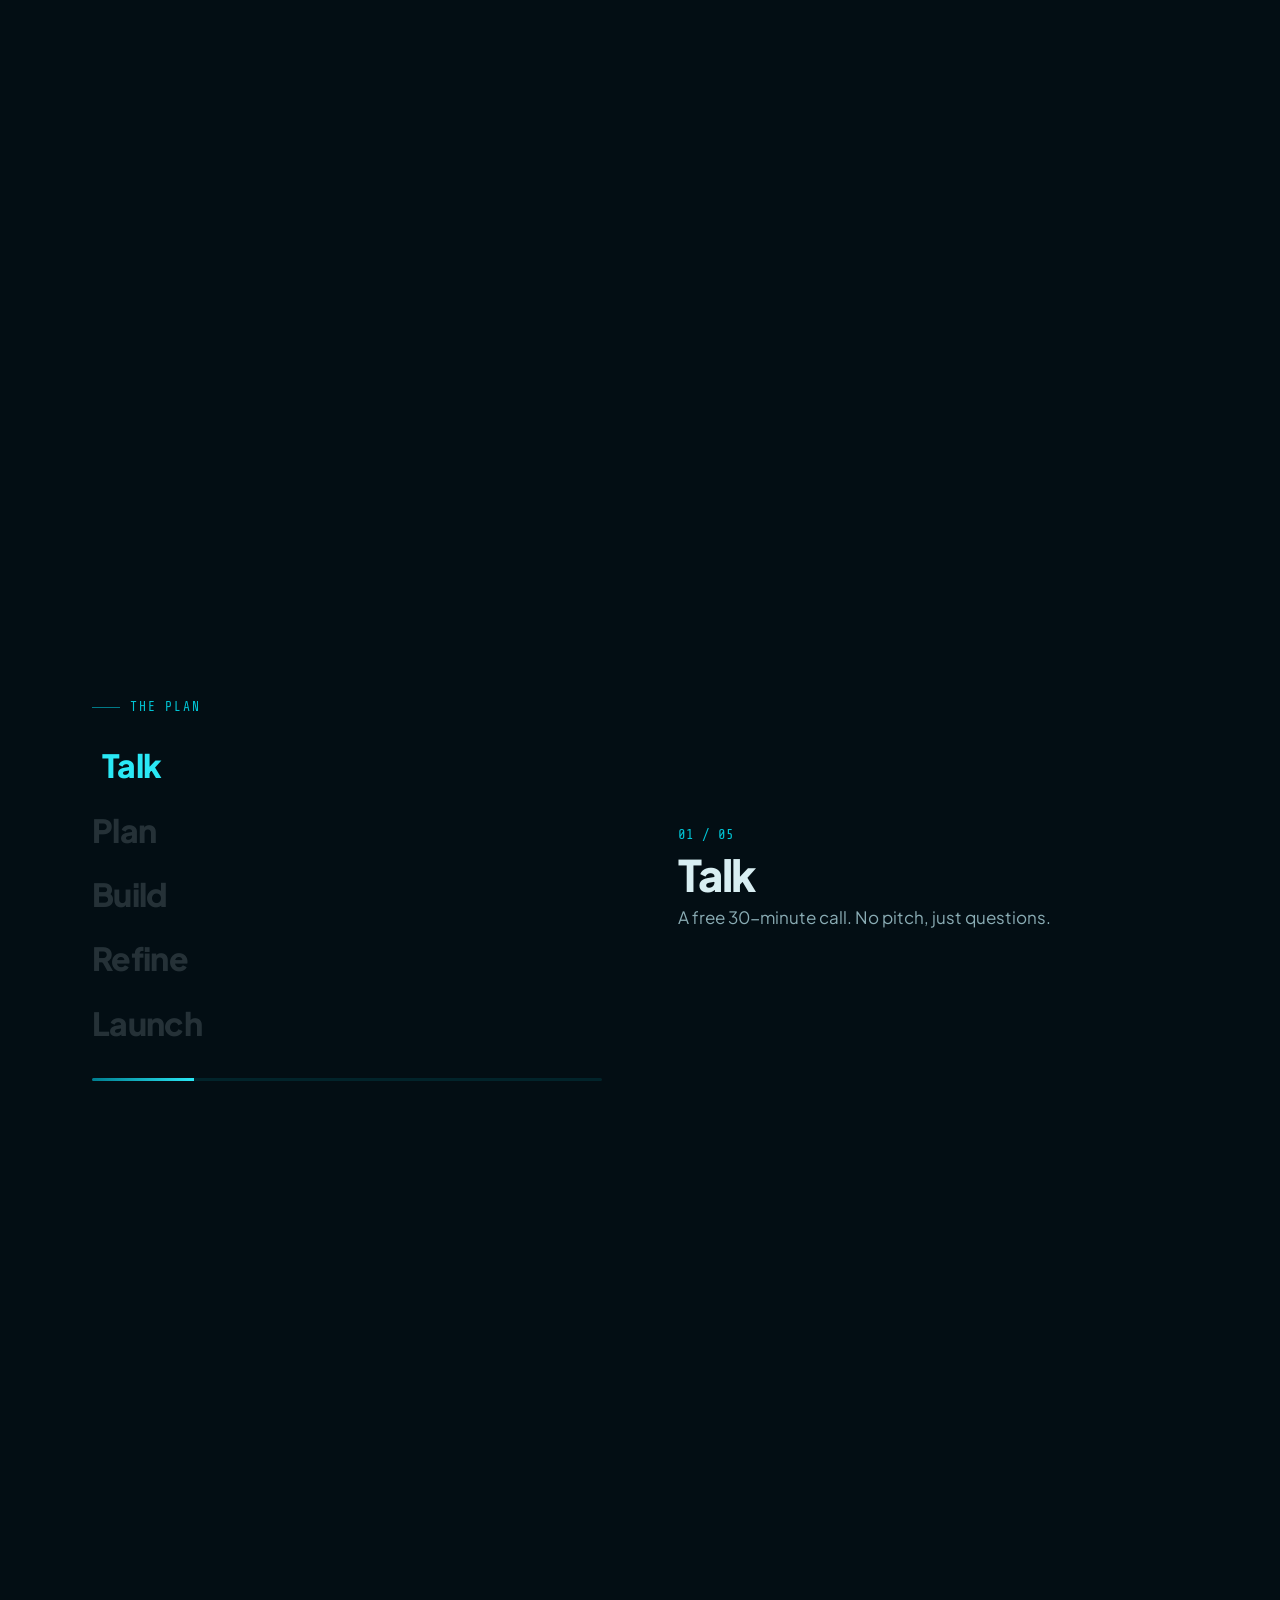
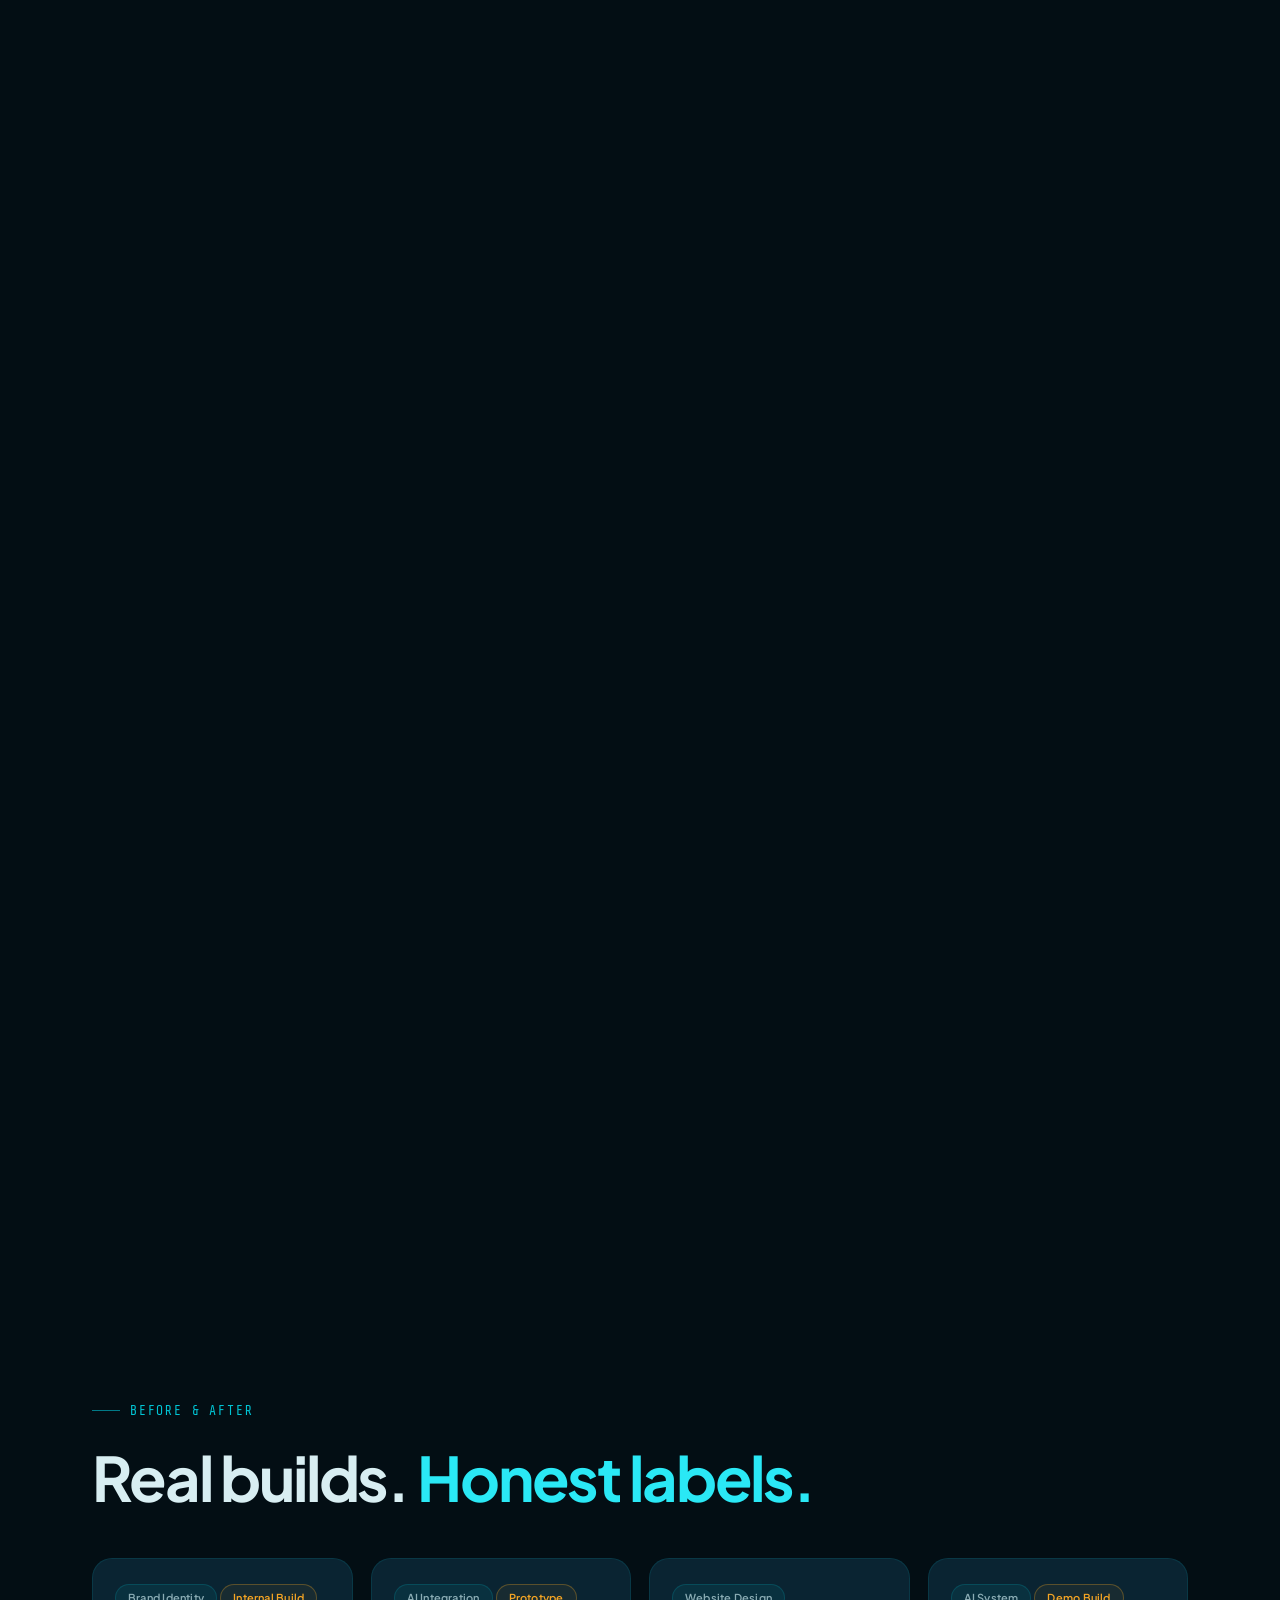
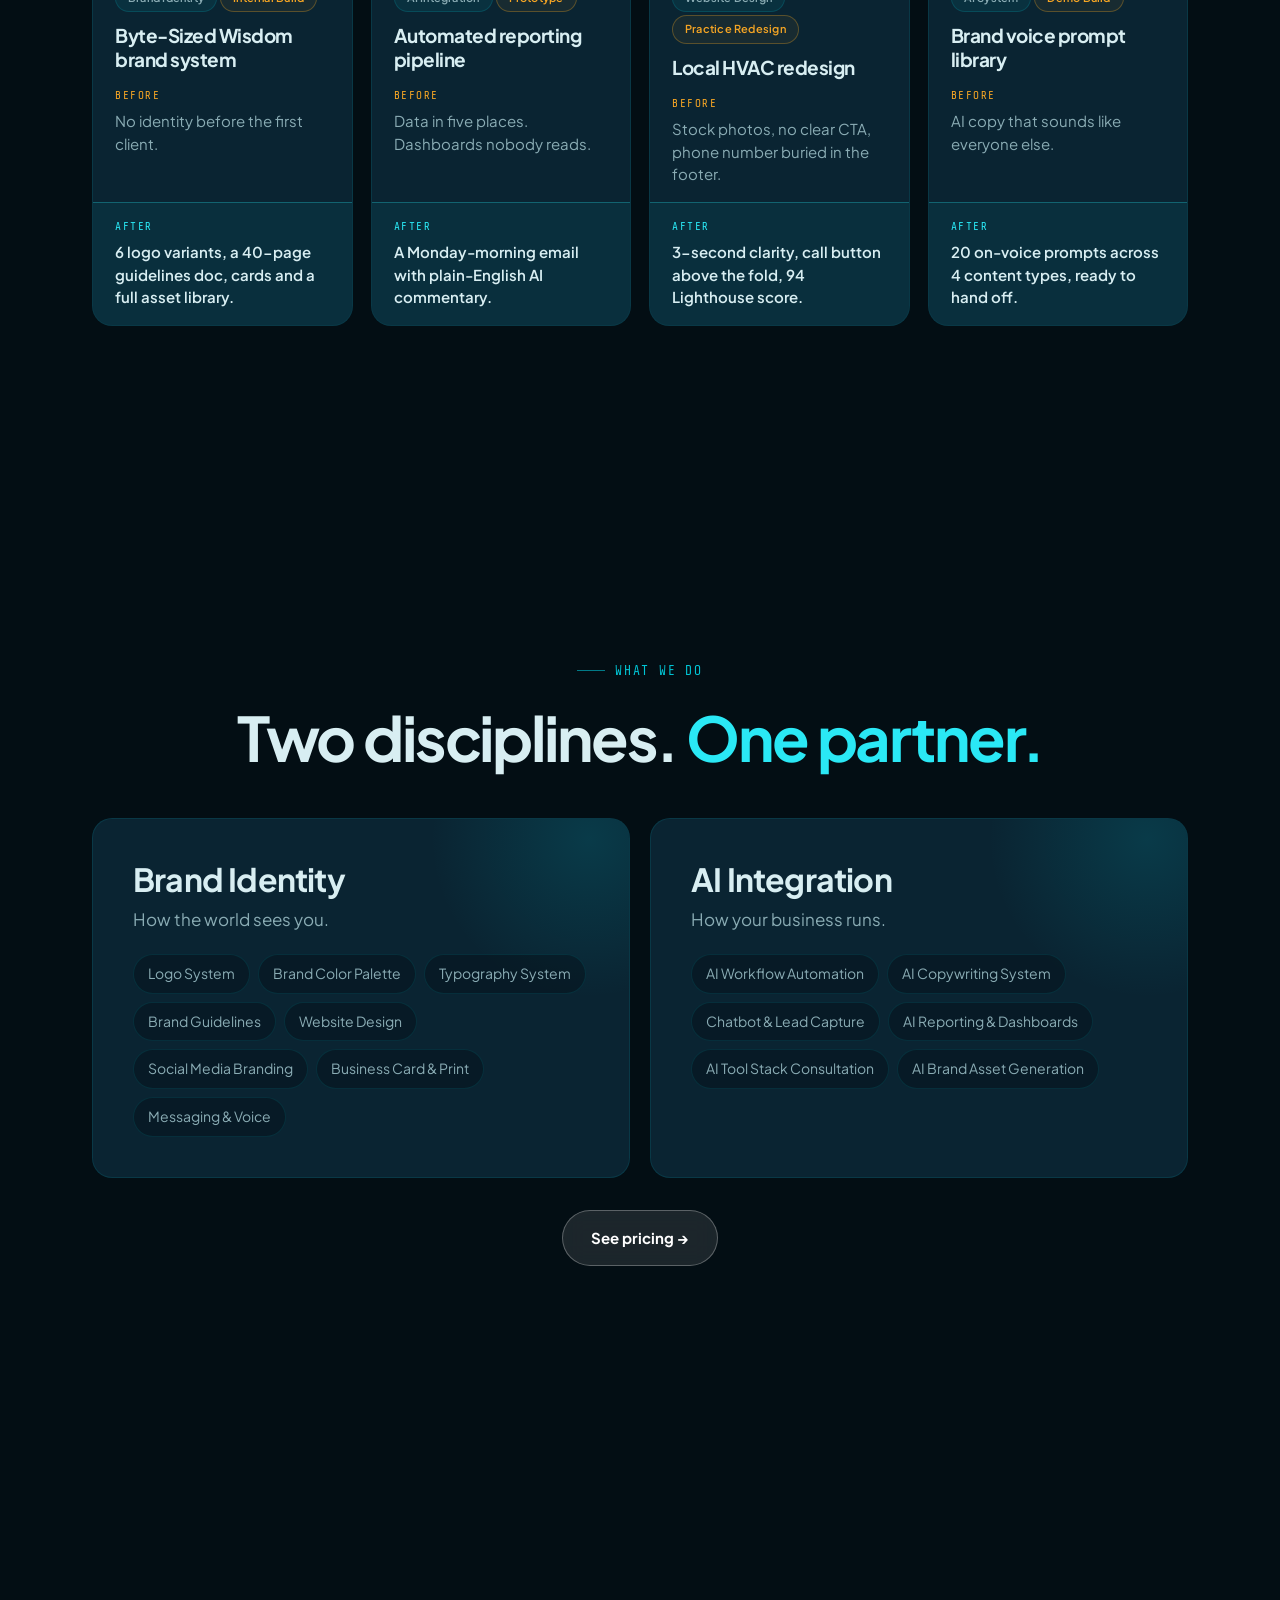
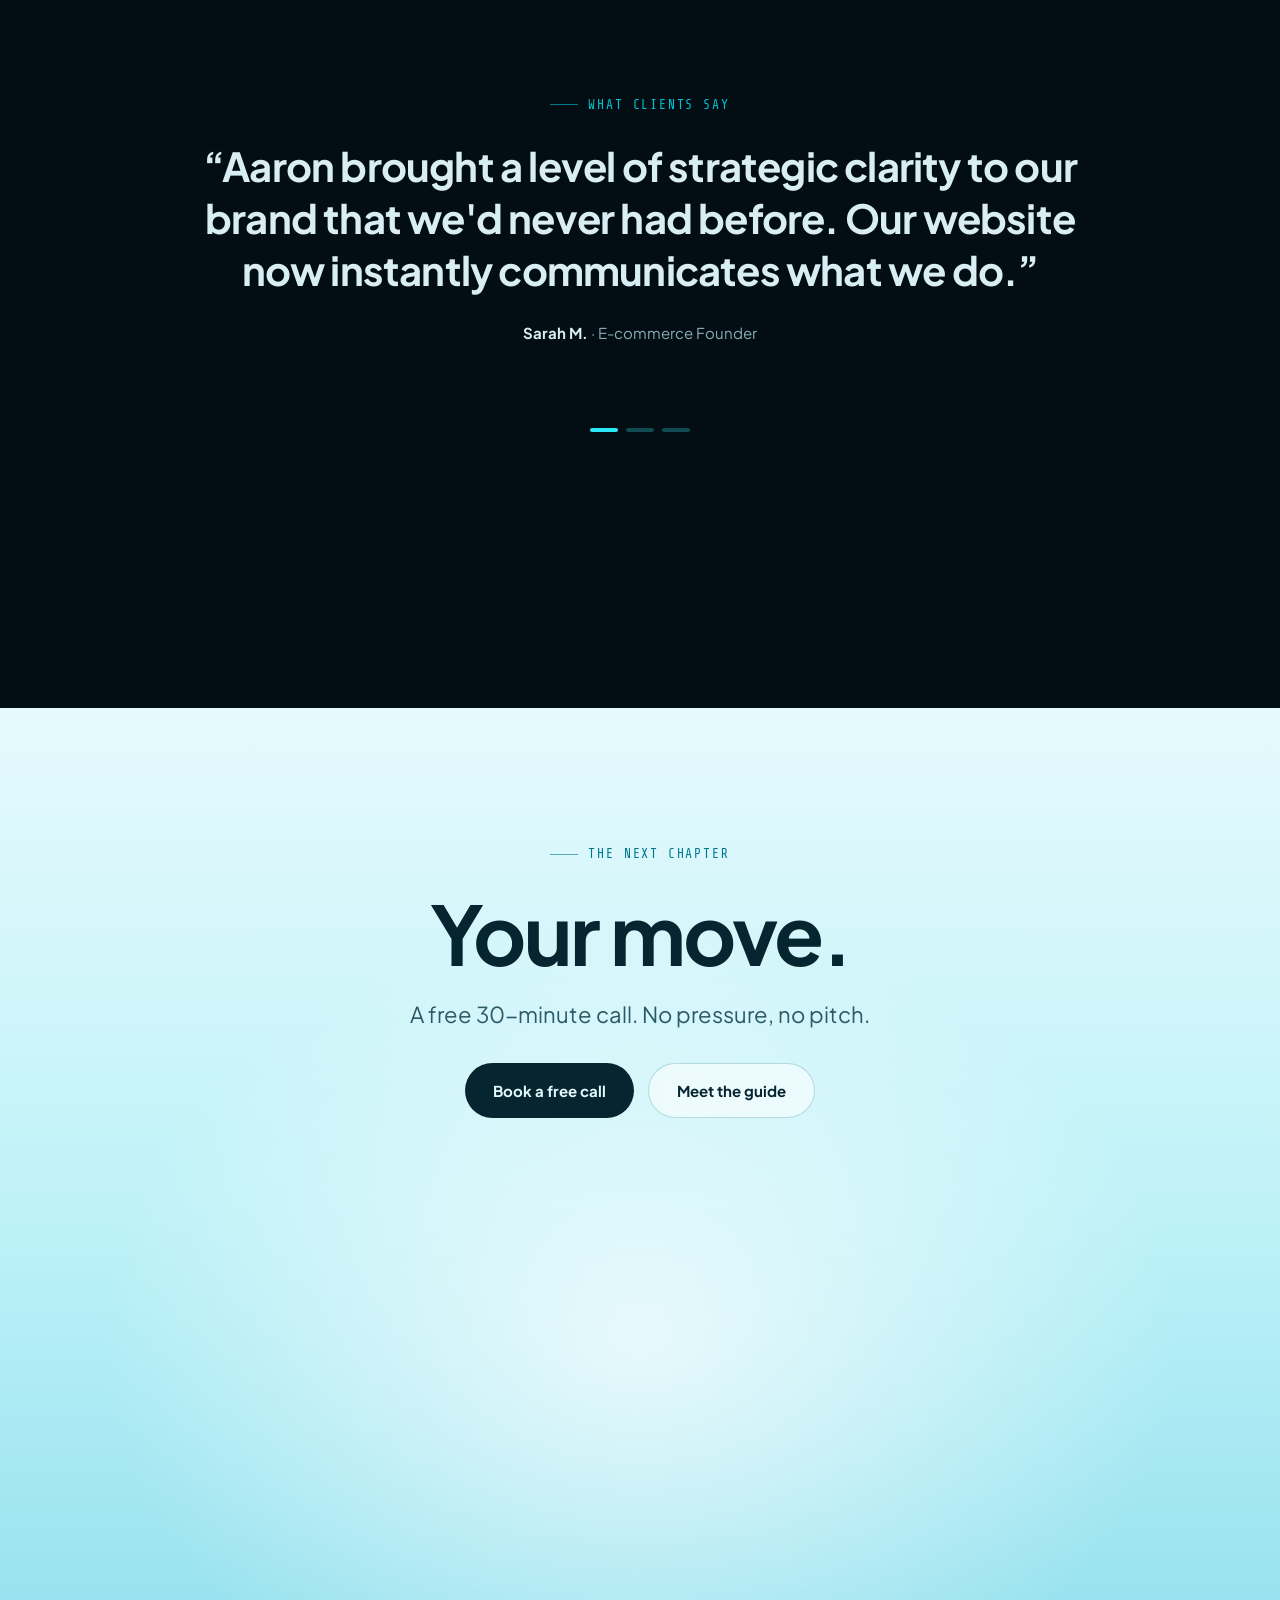
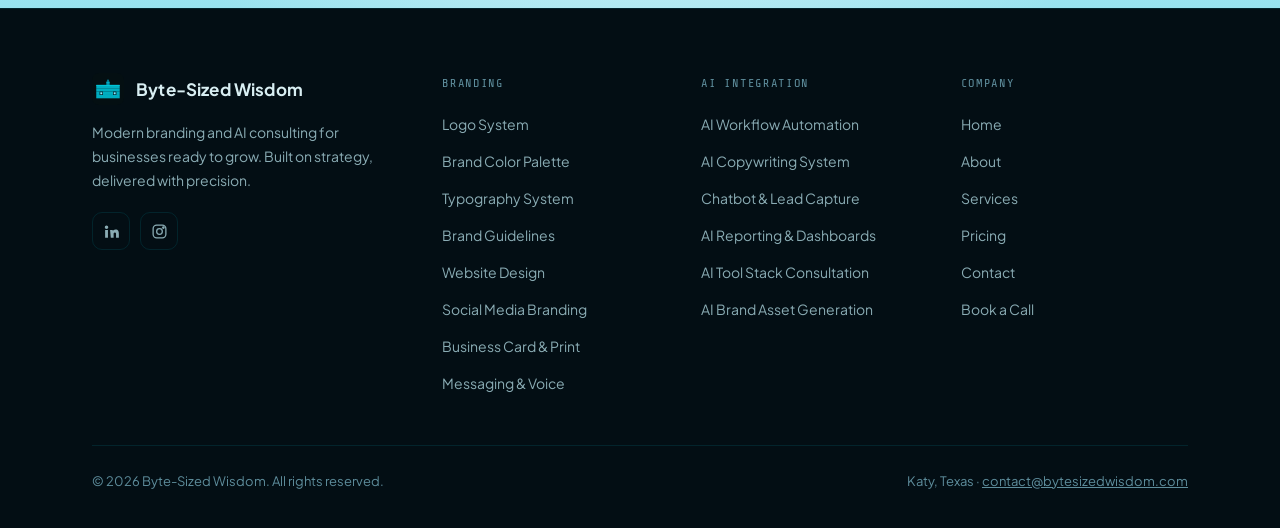
==== commit 11f713b2: "Smooth out scrolling glitches on the home page Found by recording real wheel and touch scrolling (wi" ====
--- a/index.html
+++ b/index.html
@@ -29,7 +29,6 @@
     <div class="bg bg-proof" data-for="proof"></div>
     <div class="bg bg-offer" data-for="offer"></div>
     <div class="bg bg-voices" data-for="voices"></div>
-    <div class="bg bg-next" data-for="next"></div>
   </div>
   <div class="mascot" data-pose="hero" data-mood="happy" aria-hidden="true">
     <div class="mascot-body">
--- a/assets/css/story.css
+++ b/assets/css/story.css
@@ -175,12 +175,12 @@
 @media (max-width: 1320px) { .rail { display: none; } }
 
 /* ---------- Reveal on scroll ---------- */
-.reveal { opacity: 0; transform: translateY(28px); transition: opacity .8s ease, transform .8s cubic-bezier(.2, .7, .2, 1); }
+.reveal { opacity: 0; transform: translateY(20px); transition: opacity .5s ease, transform .5s cubic-bezier(.2, .7, .2, 1); }
 .reveal.is-visible { opacity: 1; transform: none; }
-.reveal[data-delay="1"] { transition-delay: .12s; }
-.reveal[data-delay="2"] { transition-delay: .24s; }
-.reveal[data-delay="3"] { transition-delay: .36s; }
-.reveal[data-delay="4"] { transition-delay: .48s; }
+.reveal[data-delay="1"] { transition-delay: .08s; }
+.reveal[data-delay="2"] { transition-delay: .16s; }
+.reveal[data-delay="3"] { transition-delay: .24s; }
+.reveal[data-delay="4"] { transition-delay: .32s; }
 .no-js .reveal { opacity: 1; transform: none; }
 
 /* ---------- Hero / prologue ---------- */
@@ -506,7 +506,7 @@
 .js .lit .w.on.hl { color: var(--highlight); }
 
 /* Problem beats: one line each, big */
-.beats { list-style: none; display: grid; gap: clamp(28px, 5vh, 48px); margin-top: clamp(40px, 7vh, 72px); }
+.beats { list-style: none; display: grid; gap: clamp(28px, 5vh, 48px); margin-top: clamp(40px, 7vh, 72px); justify-items: start; }
 .beat { display: grid; grid-template-columns: auto 1fr; gap: 24px; align-items: center; }
 .beat .icon { margin: 0; width: 64px; height: 64px; border-radius: 18px; color: var(--warn); border-color: rgba(245, 165, 36, 0.35); background: rgba(245, 165, 36, 0.06); }
 .beat .icon svg { width: 28px; height: 28px; }
@@ -527,11 +527,20 @@
 .pin-dial li.done { color: var(--mid); }
 .pin-bar { height: 3px; border-radius: 3px; background: var(--border); margin-top: 28px; overflow: hidden; }
 .pin-bar i { display: block; height: 100%; background: linear-gradient(90deg, var(--dim), var(--highlight)); transform-origin: left; transform: scaleX(var(--p, 0)); }
-.js .pin { height: calc(var(--n, 5) * 60vh + 100vh); }
-.js .pin-sticky { position: sticky; top: var(--nav-h); height: calc(100vh - var(--nav-h)); display: flex; align-items: center; }
-.js .pin-steps { min-height: 220px; }
-.js .pin-step { position: absolute; inset: 0 0 auto 0; border: 0; opacity: 0; transform: translateY(24px); transition: opacity .45s ease, transform .45s ease; }
-.js .pin-step.on { opacity: 1; transform: none; }
+/* Pinned on wide screens only; on phones the five steps are a plain list, so a
+   swipe always moves the page and the address bar can't jostle a pinned panel. */
+@media (min-width: 901px) {
+  .js .pin { height: calc(var(--n, 5) * 32vh + 100vh); }
+  .js .pin-sticky { position: sticky; top: var(--nav-h); height: calc(100vh - var(--nav-h)); display: flex; align-items: center; }
+  .js .pin-steps { min-height: 220px; }
+  /* The old step leaves quickly, then the new one arrives, so they never overlap. */
+  .js .pin-step { position: absolute; inset: 0 0 auto 0; border: 0; opacity: 0; transform: translateY(16px); transition: opacity .15s ease, transform .15s ease; }
+  .js .pin-step.on { opacity: 1; transform: none; transition: opacity .3s ease .15s, transform .3s ease .15s; }
+}
+@media (max-width: 900px) {
+  .pin { padding: clamp(80px, 12vh, 140px) 0; }
+  .pin-dial, .pin-bar { display: none; }
+}
 .no-js .pin-dial, .no-js .pin-bar { display: none; }
 @media (max-width: 760px) {
   .pin-stage { grid-template-columns: 1fr; }
@@ -571,8 +580,8 @@
 .quote { font-family: var(--font-display); font-weight: 700; font-size: clamp(24px, 3.4vw, 40px); line-height: 1.3; letter-spacing: -0.02em; }
 .quote-by { margin-top: 24px; color: var(--mid); font-size: 15px; }
 .quote-by b { color: var(--text); }
-.js .quote-item { position: absolute; inset: 0; opacity: 0; transform: translateY(12px); transition: opacity .6s, transform .6s; pointer-events: none; }
-.js .quote-item.on { opacity: 1; transform: none; pointer-events: auto; }
+.js .quote-item { position: absolute; inset: 0; opacity: 0; transform: translateY(12px); transition: opacity .25s, transform .25s; pointer-events: none; }
+.js .quote-item.on { opacity: 1; transform: none; pointer-events: auto; transition: opacity .45s .25s, transform .45s .25s; }
 .no-js .quote-item + .quote-item { margin-top: 48px; }
 @media (max-width: 640px) { .quote-stage { min-height: 360px; } }
 .quote-dots { display: flex; gap: 8px; justify-content: center; margin-top: 28px; }
@@ -594,15 +603,14 @@
    Home stage — Byte stays on screen while the world behind him changes
    ========================================================================== */
 
-html:has(body.home) { scroll-snap-type: y proximity; }
-.home .scene { scroll-snap-align: start; min-height: 100vh; min-height: 100svh; z-index: 2; }
+.home .scene { min-height: 100vh; min-height: 100svh; z-index: 2; }
 .home main { position: relative; z-index: 2; }
 .home .footer { position: relative; z-index: 2; background: var(--bg); }
 .home .scene-title { font-weight: 700; }
 
 /* Backdrops: one fixed layer per scene, cross-faded */
 .stage { position: fixed; inset: 0; z-index: 0; pointer-events: none; background: var(--bg); }
-.stage .bg { position: absolute; inset: 0; opacity: 0; transition: opacity 1.1s ease; }
+.stage .bg { position: absolute; inset: 0; opacity: 0; transition: opacity .55s ease; }
 .stage .bg.on { opacity: 1; }
 .bg-start {
   background:
@@ -641,16 +649,18 @@
 .bg-proof { background: linear-gradient(180deg, #04121C 0%, #0B2A3E 40%, #33305C 78%, #6E4566 100%); }
 .bg-offer { background: radial-gradient(900px 700px at 50% 40%, rgba(0, 196, 212, 0.16), transparent 60%), #031018; }
 .bg-voices { background: radial-gradient(800px 600px at 30% 40%, rgba(124, 92, 255, 0.16), transparent 60%), radial-gradient(800px 600px at 80% 70%, rgba(0, 196, 212, 0.14), transparent 60%), #040C16; }
-.bg-next { background: radial-gradient(900px 700px at 50% 70%, rgba(255, 255, 255, 0.7), transparent 60%), linear-gradient(180deg, #E6FAFD 0%, #BFF2F8 55%, #98E2EF 100%); }
+/* The light finale carries its own background and simply scrolls in (no cross-fade). */
 
 /* Byte, the mascot */
 .mascot {
-  --x: calc(72vw - 150px); --y: calc(52vh - 150px); --s: 1.2; --o: 1;
-  position: fixed; left: 0; top: 0; width: 300px; height: 300px; z-index: 1; pointer-events: none;
+  --x: calc(72vw - 150px); --y: calc(52vh - 150px); --s: 1.2; --o: 0;
+  position: fixed; left: 0; top: 0; width: 300px; height: 300px; z-index: 3; pointer-events: none;
   transform: translate(var(--x), var(--y)); opacity: var(--o);
-  transition: transform 1.1s cubic-bezier(.2, .8, .2, 1), opacity .6s ease;
-}
-.mascot-body { width: 100%; height: 100%; transform: scale(var(--s)); transition: transform 1.1s cubic-bezier(.2, .8, .2, 1); position: relative; }
+  transition: opacity .15s ease;
+}
+.mascot-body { width: 100%; height: 100%; transform: scale(var(--s)); position: relative; }
+.mascot.arrive .mascot-float > svg { animation: arrive .45s cubic-bezier(.2, .9, .3, 1.3); }
+@keyframes arrive { from { transform: scale(.7) translateY(16px); } to { transform: none; } }
 .mascot-float { width: 100%; height: 100%; animation: float 5s ease-in-out infinite; }
 .mascot svg { width: 100%; height: 100%; overflow: visible; filter: drop-shadow(0 18px 40px rgba(0, 196, 212, 0.35)); }
 .mascot-glow {
@@ -673,37 +683,27 @@
 .mascot[data-mood="worried"] svg { filter: drop-shadow(0 18px 40px rgba(245, 165, 36, 0.35)); }
 .mascot[data-mood="worried"] .mascot-glow { background: radial-gradient(rgba(245, 165, 36, 0.5), transparent 70%); }
 
+/* Speech bubble. story.js picks the side (data-at) that is on screen and
+   clear of the scene's text, and hides it when no side is clear. */
 .say {
-  position: absolute; left: 50%; bottom: 96%; transform: translateX(-30%);
+  position: absolute; left: 50%; bottom: 96%; translate: -30% 0;
   font-size: calc(15px / var(--s)); max-width: calc(240px / var(--s)); width: max-content;
   padding: .7em 1em; border-radius: 1.1em 1.1em 1.1em .3em; line-height: 1.35; font-weight: 600;
   background: rgba(255, 255, 255, 0.14); border: 1px solid rgba(255, 255, 255, 0.28); color: #fff;
   backdrop-filter: blur(12px); -webkit-backdrop-filter: blur(12px);
-  transition: opacity .35s ease, transform .35s ease;
-}
-.say:empty { opacity: 0; transform: translateX(-30%) translateY(6px); }
+  transition: opacity .3s ease;
+}
+.say[data-at="left"]   { left: auto; right: 98%; bottom: auto; top: 22%; translate: none; border-radius: 1.1em 1.1em .3em 1.1em; }
+.say[data-at="right"]  { left: 98%; bottom: auto; top: 22%; translate: none; border-radius: 1.1em 1.1em 1.1em .3em; }
+.say[data-at="bottom"] { left: 50%; bottom: auto; top: 88%; translate: -50% 0; border-radius: .3em 1.1em 1.1em 1.1em; }
+.say:empty, .say.hide { opacity: 0; transition-duration: .06s; }
 .say.pop { animation: sayPop .45s cubic-bezier(.2, .8, .2, 1); }
-@keyframes sayPop { from { opacity: 0; transform: translateX(-30%) translateY(8px) scale(.9); } to { opacity: 1; transform: translateX(-30%); } }
+@keyframes sayPop { from { opacity: 0; scale: .85; } to { opacity: 1; scale: 1; } }
 .mascot[data-pose="next"] .say { background: rgba(255, 255, 255, 0.75); color: #052530; border-color: rgba(0, 120, 142, 0.25); }
 
-/* Poses (desktop) */
-.mascot[data-pose="hero"]    { --x: calc(73vw - 150px); --y: calc(54vh - 150px); --s: 1.25; }
-.mascot[data-pose="listen"]  { --x: calc(88vw - 150px); --y: calc(80vh - 150px); --s: .42; }
-.mascot[data-pose="problem"] { --x: calc(78vw - 150px); --y: calc(55vh - 150px); --s: .95; }
-.mascot[data-pose="guide"]   { --x: calc(50vw - 150px); --y: calc(75vh - 150px); --s: .95; }
-.mascot[data-pose="plan"]    { --x: calc(88vw - 150px); --y: calc(80vh - 150px); --s: .42; }
-.mascot[data-pose="away"]    { --x: calc(92vw - 150px); --y: calc(110vh - 150px); --s: .4; --o: 0; }
-.mascot[data-pose="voices"]  { --x: calc(88vw - 150px); --y: calc(78vh - 150px); --s: .45; }
-.mascot[data-pose="next"]    { --x: calc(50vw - 150px); --y: calc(77vh - 150px); --s: .9; }
-
+/* Poses: story.js sets --x, --y, --s and --o for each scene (see POSES there),
+   shrinking Byte if anything would be in his way. */
 @media (max-width: 900px) {
-  .mascot[data-pose="hero"]    { --x: calc(50vw - 150px); --y: calc(76vh - 150px); --s: .78; }
-  .mascot[data-pose="listen"]  { --x: calc(82vw - 150px); --y: calc(86vh - 150px); --s: .3; }
-  .mascot[data-pose="problem"] { --x: calc(84vw - 150px); --y: calc(37vh - 150px); --s: .3; }
-  .mascot[data-pose="guide"]   { --x: calc(50vw - 150px); --y: calc(74vh - 150px); --s: .75; }
-  .mascot[data-pose="plan"]    { --x: calc(82vw - 150px); --y: calc(86vh - 150px); --s: .3; }
-  .mascot[data-pose="voices"]  { --x: calc(82vw - 150px); --y: calc(86vh - 150px); --s: .3; }
-  .mascot[data-pose="next"]    { --x: calc(50vw - 150px); --y: calc(76vh - 150px); --s: .72; }
   .mascot[data-pose="listen"] .say, .mascot[data-pose="problem"] .say, .mascot[data-pose="plan"] .say, .mascot[data-pose="voices"] .say { display: none; }
 }
 .no-js .mascot { display: none; }
@@ -725,7 +725,7 @@
 .btn-glass:hover { background: rgba(255, 255, 255, 0.18); transform: translateY(-2px); }
 
 /* Light finale */
-.scene.light { color: #052530; }
+.scene.light { color: #052530; background: radial-gradient(900px 700px at 50% 70%, rgba(255, 255, 255, 0.7), transparent 60%), linear-gradient(180deg, #E6FAFD 0%, #BFF2F8 55%, #98E2EF 100%); }
 .scene.light .kicker { color: #00788E; }
 .scene.light .hl { color: #00869A; }
 .scene.light .scene-sub { color: #2B5A66; }
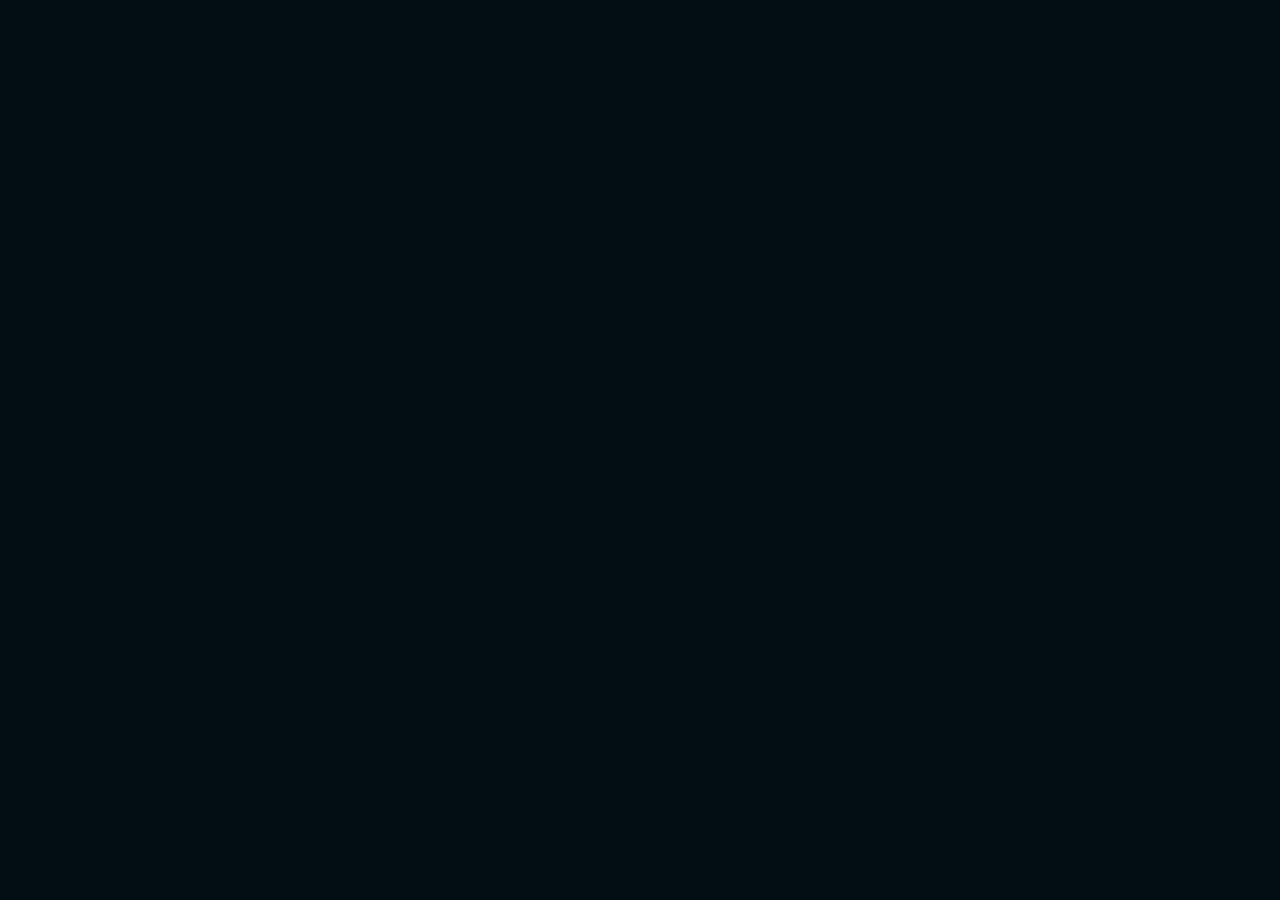
==== commit 10cdefe0: "Add scroll animation: scroll-to-fly hero, Byte progress trail, chapter streaks, reveals Adds scroll-" ====
--- a/index.html
+++ b/index.html
@@ -1,276 +1,31 @@
 <!DOCTYPE html>
-<html lang="en" class="no-js">
+<html lang="en">
 <head>
   <meta charset="UTF-8"/>
   <meta name="viewport" content="width=device-width, initial-scale=1.0"/>
-  <title>Byte-Sized Wisdom — Every Business Is a Story</title>
-  <meta name="description" content="Byte-Sized Wisdom helps small businesses tell a better story: a brand people remember and AI that handles the busywork. Strategy first, client-owned deliverables, no middleman."/>
+  <title>Byte-Sized Wisdom — Modern Branding. Intelligent Systems.</title>
+  <meta name="description" content="Brand Identity and AI Integration for businesses ready to grow. Strategy first, client-owned deliverables, no middleman."/>
   <meta name="keywords" content="brand identity, AI integration, logo design, web design, workflow automation, Katy TX, Houston, Byte-Sized Wisdom"/>
-  <meta name="theme-color" content="#030E14"/>
-  <meta property="og:title" content="Byte-Sized Wisdom — Every Business Is a Story"/>
-  <meta property="og:description" content="Byte-Sized Wisdom helps small businesses tell a better story: a brand people remember and AI that handles the busywork. Strategy first, client-owned deliverables, no middleman."/>
+  <meta property="og:title" content="Byte-Sized Wisdom — Modern Branding. Intelligent Systems."/>
+  <meta property="og:description" content="Brand Identity and AI Integration for businesses ready to grow. Strategy first, client-owned deliverables, no middleman."/>
   <meta property="og:type" content="website"/>
-  <link rel="icon" href="assets/img/favicon.svg" type="image/svg+xml"/>
   <link rel="preconnect" href="https://fonts.googleapis.com"/>
   <link rel="preconnect" href="https://fonts.gstatic.com" crossorigin/>
-  <link href="https://fonts.googleapis.com/css2?family=Plus+Jakarta+Sans:wght@300;400;500;600;700;800&family=Syne:wght@400;500;600;700;800&family=Share+Tech+Mono&display=swap" rel="stylesheet"/>
-  <link rel="stylesheet" href="assets/css/story.css"/>
-  <script src="assets/js/story.js" defer></script>
+  <link href="https://fonts.googleapis.com/css2?family=Orbitron:wght@400;500;600;700;800;900&family=Plus+Jakarta+Sans:wght@300;400;500;600;700;800&family=Syne:wght@400;500;600;700;800;900&family=Share+Tech+Mono&display=swap" rel="stylesheet"/>
+  <style>
+    *, *::before, *::after { box-sizing: border-box; margin: 0; padding: 0; }
+    html { scroll-behavior: smooth; }
+    body { background: #030E14; color: #D8EEF2; font-family: 'Plus Jakarta Sans', sans-serif; overflow-x: hidden; }
+    #root { min-height: 100vh; }
+    .syne { font-family: 'Syne', sans-serif; }
+    .fade-in { animation: fadeIn .3s ease; }
+    @keyframes fadeIn { from { opacity: 0; transform: translateY(6px); } to { opacity: 1; transform: none; } }
+  </style>
+  <link rel="stylesheet" href="scroll-fx.css"/>
 </head>
-<body class="home">
-  <a class="skip-link" href="#main">Skip to the story</a>
-  <div class="progress" aria-hidden="true"></div>
-  <div class="stage" aria-hidden="true">
-    <div class="bg bg-start on" data-for="start"></div>
-    <div class="bg bg-you" data-for="you"></div>
-    <div class="bg bg-problem" data-for="problem"></div>
-    <div class="bg bg-guide" data-for="guide"></div>
-    <div class="bg bg-plan" data-for="plan"></div>
-    <div class="bg bg-proof" data-for="proof"></div>
-    <div class="bg bg-offer" data-for="offer"></div>
-    <div class="bg bg-voices" data-for="voices"></div>
-  </div>
-  <div class="mascot" data-pose="hero" data-mood="happy" aria-hidden="true">
-    <div class="mascot-body">
-      <div class="mascot-float">
-      <svg viewBox="0 0 200 200" aria-hidden="true">
-        <defs>
-          <linearGradient id="byteBody" x1="0" y1="0" x2="0" y2="1">
-            <stop offset="0" stop-color="#7DF4FF"/><stop offset=".45" stop-color="#14CFE0"/><stop offset="1" stop-color="#00809A"/>
-          </linearGradient>
-          <radialGradient id="byteBulb"><stop offset="0" stop-color="#FFFFFF"/><stop offset=".5" stop-color="#9FF6FF"/><stop offset="1" stop-color="#2AE8F5"/></radialGradient>
-          <linearGradient id="byteEye" x1="0" y1="0" x2="0" y2="1"><stop offset="0" stop-color="#C8FAFF"/><stop offset="1" stop-color="#3FD8F2"/></linearGradient>
-        </defs>
-        <rect x="95" y="20" width="10" height="28" rx="4" fill="#0098AE"/>
-        <circle class="bulb" cx="100" cy="17" r="11" fill="url(#byteBulb)"/>
-        <rect x="8" y="90" width="20" height="40" rx="8" fill="#0090A6"/>
-        <rect x="172" y="90" width="20" height="40" rx="8" fill="#0090A6"/>
-        <rect x="20" y="44" width="160" height="126" rx="40" fill="url(#byteBody)"/>
-        <rect x="44" y="52" width="112" height="14" rx="7" fill="#FFFFFF" opacity=".38"/>
-        <rect x="38" y="80" width="124" height="72" rx="24" fill="#04121A"/>
-        <circle cx="56" cy="138" r="6" fill="#FF8FB8" opacity=".45"/>
-        <circle cx="144" cy="138" r="6" fill="#FF8FB8" opacity=".45"/>
-        <g class="eyes">
-          <rect x="62" y="96" width="24" height="28" rx="8" fill="url(#byteEye)"/>
-          <rect x="114" y="96" width="24" height="28" rx="8" fill="url(#byteEye)"/>
-          <rect x="67" y="101" width="7" height="7" rx="2" fill="#FFFFFF"/>
-          <rect x="119" y="101" width="7" height="7" rx="2" fill="#FFFFFF"/>
-        </g>
-        <g class="happy" fill="none" stroke="#5CE8FA" stroke-width="7" stroke-linecap="round">
-          <path d="M62 116 q12 -18 24 0"/><path d="M114 116 q12 -18 24 0"/>
-        </g>
-        <path class="smile" d="M90 134 q10 8 20 0" fill="none" stroke="#5CE8FA" stroke-width="4" stroke-linecap="round"/>
-        <path class="frown" d="M90 140 q10 -8 20 0" fill="none" stroke="#F5A524" stroke-width="4" stroke-linecap="round"/>
-      </svg>
-      </div>
-      <div class="mascot-glow"></div>
-      <p class="say">Hi, I&rsquo;m Byte. Let me tell you a story.</p>
-    </div>
-  </div>
-  <div class="dock" aria-hidden="true"><i></i></div>
-  <header class="nav">
-    <div class="container">
-      <a class="brand" href="index.html"><svg viewBox="0 0 32 32" aria-hidden="true"><rect width="32" height="32" fill="#040f12" rx="7"/><g transform="translate(-55.22,-1.70) scale(0.20943)"><rect x="335" y="40" width="10" height="10" fill="#00788e"/><rect x="332" y="50" width="16" height="15" fill="#009ab2"/><rect x="332" y="50" width="16" height="3" fill="#00c8e0"/><rect x="284" y="65" width="112" height="16" fill="#00adc0"/><rect x="284" y="65" width="112" height="4" fill="#00cce0"/><rect x="284" y="81" width="112" height="16" fill="#00adc0"/><rect x="284" y="97" width="112" height="16" fill="#00adc0"/><rect x="300" y="97" width="16" height="16" fill="#040f12"/><rect x="364" y="97" width="16" height="16" fill="#040f12"/><rect x="303" y="100" width="10" height="10" fill="#5ce0f8"/><rect x="367" y="100" width="10" height="10" fill="#5ce0f8"/><rect x="306" y="103" width="4" height="4" fill="#c8f8ff"/><rect x="370" y="103" width="4" height="4" fill="#c8f8ff"/><rect x="284" y="113" width="112" height="16" fill="#00adc0"/></g></svg><span>Byte-Sized Wisdom</span></a>
-      <button class="nav-toggle" aria-expanded="false" aria-controls="nav-links" aria-label="Open menu"><svg viewBox="0 0 24 24" fill="none" stroke="currentColor" stroke-width="1.6" stroke-linecap="round" stroke-linejoin="round" aria-hidden="true"><line x1="3" y1="7" x2="21" y2="7"/><line x1="3" y1="12" x2="21" y2="12"/><line x1="3" y1="17" x2="21" y2="17"/></svg></button>
-      <ul class="nav-links" id="nav-links">
-        <li><a href="index.html" aria-current="page">Home</a></li>
-        <li><a href="about.html">About</a></li>
-        <li><a href="services.html">Services</a></li>
-        <li><a href="pricing.html">Pricing</a></li>
-        <li><a href="contact.html">Contact</a></li>
-        <li><a class="btn btn-primary btn-sm" href="contact.html">Book a Call</a></li>
-      </ul>
-    </div>
-  </header>
-
-  <main id="main">
-
-    <section class="scene" id="start" data-scene="start" data-pose="hero" data-mood="happy" data-say="Hi, I&rsquo;m Byte. Let me tell you a story.">
-      <div class="container">
-        <div class="hero-copy">
-          <p class="kicker reveal">Branding + AI for small business</p>
-          <h1 class="scene-title reveal" data-delay="1">Every business has a story. <span class="hl">Let&rsquo;s tell yours.</span></h1>
-          <p class="scene-sub reveal" data-delay="2">A brand people remember. AI that does the busywork.</p>
-          <div class="cta-row mt-m reveal" data-delay="3">
-            <a class="btn btn-primary" href="contact.html">Book a free call</a>
-            <a class="btn btn-glass" href="#you">See the story</a>
-          </div>
-        </div>
-      </div>
-      <a class="scroll-cue" href="#you" aria-label="Scroll to explore">Scroll to explore<i></i></a>
-    </section>
-
-    <section class="scene" id="you" data-scene="you" data-pose="listen" data-mood="normal">
-      <div class="container">
-        <p class="lit">You built something real. But visitors decide in <span class="hl">three seconds,</span> and most of your week goes to work a <span class="hl">machine could do.</span></p>
-      </div>
-    </section>
-
-    <section class="scene" id="problem" data-scene="problem" data-pose="problem" data-mood="worried" data-say="Uh-oh. Sound familiar?">
-      <div class="container">
-        <p class="kicker reveal">The problem</p>
-        <h2 class="scene-title sm reveal" data-delay="1">Sound familiar?</h2>
-        <ul class="beats">
-          <li class="beat reveal" data-delay="1"><div class="icon"><svg viewBox="0 0 24 24" fill="none" stroke="currentColor" stroke-width="1.6" stroke-linecap="round" stroke-linejoin="round" aria-hidden="true"><path d="M1 12s4-8 11-8 11 8 11 8-4 8-11 8-11-8-11-8z"/><circle cx="12" cy="12" r="3"/></svg></div><div><b>Visitors can&rsquo;t tell what you do.</b><span>So they leave in three seconds.</span></div></li>
-          <li class="beat reveal" data-delay="2"><div class="icon"><svg viewBox="0 0 24 24" fill="none" stroke="currentColor" stroke-width="1.6" stroke-linecap="round" stroke-linejoin="round" aria-hidden="true"><circle cx="12" cy="12" r="9"/><polyline points="12,7 12,12 15,14"/></svg></div><div><b>Busywork eats your week.</b><span>Reports, repeat questions, copy-paste.</span></div></li>
-          <li class="beat reveal" data-delay="3"><div class="icon"><svg viewBox="0 0 24 24" fill="none" stroke="currentColor" stroke-width="1.6" stroke-linecap="round" stroke-linejoin="round" aria-hidden="true"><path d="M2 12h3l2-6 3 12 3-9 2 6 2-3h5"/></svg></div><div><b>Your brand sounds like everyone else.</b><span>DIY logos, random colors, generic AI.</span></div></li>
-        </ul>
-      </div>
-    </section>
-
-    <section class="scene center top" id="guide" data-scene="guide" data-pose="guide" data-mood="happy" data-say="That&rsquo;s where I come in.">
-      <div class="container">
-        <p class="kicker reveal">Enter the guide</p>
-        <h2 class="scene-title sm reveal" data-delay="1">Designers don&rsquo;t get systems.<br/>Developers don&rsquo;t get brand.<br/><span class="hl">We do both.</span></h2>
-      </div>
-    </section>
-
-    <section class="pin" id="plan" data-scene="plan" data-pose="plan" data-mood="normal" data-say="Five steps. Zero surprises.">
-      <div class="pin-sticky">
-        <div class="container">
-          <p class="kicker">The plan</p>
-          <div class="pin-stage">
-            <div>
-              <ol class="pin-dial" aria-hidden="true"><li>Talk</li><li>Plan</li><li>Build</li><li>Refine</li><li>Launch</li></ol>
-              <div class="pin-bar"><i></i></div>
-            </div>
-            <ol class="pin-steps">
-              <li class="pin-step"><span class="n">01 / 05</span><b>Talk</b><span>A free 30-minute call. No pitch, just questions.</span></li>
-              <li class="pin-step"><span class="n">02 / 05</span><b>Plan</b><span>We map your brand and workflows before anything gets built.</span></li>
-              <li class="pin-step"><span class="n">03 / 05</span><b>Build</b><span>Logos, websites or AI systems, made to the plan.</span></li>
-              <li class="pin-step"><span class="n">04 / 05</span><b>Refine</b><span>We revise until it&rsquo;s exactly right.</span></li>
-              <li class="pin-step"><span class="n">05 / 05</span><b>Launch</b><span>You get every file, fully documented. It&rsquo;s all yours.</span></li>
-            </ol>
-          </div>
-        </div>
-      </div>
-    </section>
-
-    <section class="scene" id="proof" data-scene="proof" data-pose="away">
-      <div class="container">
-        <p class="kicker reveal">Before &amp; after</p>
-        <h2 class="scene-title sm reveal" data-delay="1">Real builds. <span class="hl">Honest labels.</span></h2>
-        <div class="swipe">
-          <article class="ba reveal" data-delay="0">
-            <div class="ba-top"><span class="badge">Brand Identity</span> <span class="badge honest">Internal Build</span><h3>Byte-Sized Wisdom brand system</h3></div>
-            <div class="ba-row before"><span class="when">Before</span>No identity before the first client.</div>
-            <div class="ba-row after"><span class="when">After</span>6 logo variants, a 40-page guidelines doc, cards and a full asset library.</div>
-          </article>
-          <article class="ba reveal" data-delay="1">
-            <div class="ba-top"><span class="badge">AI Integration</span> <span class="badge honest">Prototype</span><h3>Automated reporting pipeline</h3></div>
-            <div class="ba-row before"><span class="when">Before</span>Data in five places. Dashboards nobody reads.</div>
-            <div class="ba-row after"><span class="when">After</span>A Monday-morning email with plain-English AI commentary.</div>
-          </article>
-          <article class="ba reveal" data-delay="2">
-            <div class="ba-top"><span class="badge">Website Design</span> <span class="badge honest">Practice Redesign</span><h3>Local HVAC redesign</h3></div>
-            <div class="ba-row before"><span class="when">Before</span>Stock photos, no clear CTA, phone number buried in the footer.</div>
-            <div class="ba-row after"><span class="when">After</span>3-second clarity, call button above the fold, 94 Lighthouse score.</div>
-          </article>
-          <article class="ba reveal" data-delay="3">
-            <div class="ba-top"><span class="badge">AI System</span> <span class="badge honest">Demo Build</span><h3>Brand voice prompt library</h3></div>
-            <div class="ba-row before"><span class="when">Before</span>AI copy that sounds like everyone else.</div>
-            <div class="ba-row after"><span class="when">After</span>20 on-voice prompts across 4 content types, ready to hand off.</div>
-          </article>
-        </div>
-        <p class="swipe-hint">Swipe &rarr;</p>
-      </div>
-    </section>
-
-    <section class="scene center" id="offer" data-scene="offer" data-pose="away">
-      <div class="container">
-        <p class="kicker reveal">What we do</p>
-        <h2 class="scene-title sm reveal" data-delay="1">Two disciplines. <span class="hl">One partner.</span></h2>
-        <div class="offer">
-          <div class="path reveal">
-            <h3>Brand Identity</h3>
-            <p>How the world sees you.</p>
-            <div class="pills"><a href="services.html#logo">Logo System</a><a href="services.html#colors">Brand Color Palette</a><a href="services.html#typography">Typography System</a><a href="services.html#brand-guidelines">Brand Guidelines</a><a href="services.html#website-design">Website Design</a><a href="services.html#social-media">Social Media Branding</a><a href="services.html#print">Business Card &amp; Print</a><a href="services.html#messaging">Messaging &amp; Voice</a></div>
-          </div>
-          <div class="path reveal" data-delay="1">
-            <h3>AI Integration</h3>
-            <p>How your business runs.</p>
-            <div class="pills"><a href="services.html#ai-workflow">AI Workflow Automation</a><a href="services.html#ai-copywriting">AI Copywriting System</a><a href="services.html#ai-chatbot">Chatbot &amp; Lead Capture</a><a href="services.html#ai-reporting">AI Reporting &amp; Dashboards</a><a href="services.html#ai-strategy">AI Tool Stack Consultation</a><a href="services.html#ai-brand-assets">AI Brand Asset Generation</a></div>
-          </div>
-        </div>
-        <div class="cta-row mt-m reveal"><a class="btn btn-glass" href="pricing.html">See pricing &rarr;</a></div>
-      </div>
-    </section>
-
-    <section class="scene center" id="voices" data-scene="voices" data-pose="voices" data-mood="happy" data-say="They said it, not me.">
-      <div class="container">
-        <p class="kicker reveal">What clients say</p>
-        <div class="quote-stage reveal" data-delay="1">
-          <figure class="quote-item"><blockquote class="quote">&ldquo;Aaron brought a level of strategic clarity to our brand that we&#x27;d never had before. Our website now instantly communicates what we do.&rdquo;</blockquote><figcaption class="quote-by"><b>Sarah M.</b> &middot; E-commerce Founder</figcaption></figure>
-          <figure class="quote-item"><blockquote class="quote">&ldquo;The AI workflow consulting saved my team hours every week. He understands both the tech and the business side, which is rare.&rdquo;</blockquote><figcaption class="quote-by"><b>Marcus T.</b> &middot; Operations Manager</figcaption></figure>
-          <figure class="quote-item"><blockquote class="quote">&ldquo;Our rebrand exceeded every expectation. The brand guidelines document alone has been worth it — our contractors finally get it.&rdquo;</blockquote><figcaption class="quote-by"><b>Priya K.</b> &middot; Startup CEO</figcaption></figure>
-        </div>
-      </div>
-    </section>
-
-    <section class="scene center top light" id="next" data-scene="next" data-pose="next" data-mood="happy" data-say="Your turn!">
-      <div class="container">
-        <p class="kicker reveal">The next chapter</p>
-        <h2 class="scene-title reveal" data-delay="1">Your move.</h2>
-        <p class="scene-sub reveal" data-delay="2">A free 30-minute call. No pressure, no pitch.</p>
-        <div class="cta-row mt-m reveal" data-delay="3">
-          <a class="btn btn-primary" href="contact.html">Book a free call</a>
-          <a class="btn btn-glass" href="about.html">Meet the guide</a>
-        </div>
-      </div>
-    </section>
-  </main>
-  <footer class="footer">
-    <div class="container">
-      <div class="footer-grid">
-        <div>
-          <a class="brand" href="index.html"><svg viewBox="0 0 32 32" aria-hidden="true"><rect width="32" height="32" fill="#040f12" rx="7"/><g transform="translate(-55.22,-1.70) scale(0.20943)"><rect x="335" y="40" width="10" height="10" fill="#00788e"/><rect x="332" y="50" width="16" height="15" fill="#009ab2"/><rect x="332" y="50" width="16" height="3" fill="#00c8e0"/><rect x="284" y="65" width="112" height="16" fill="#00adc0"/><rect x="284" y="65" width="112" height="4" fill="#00cce0"/><rect x="284" y="81" width="112" height="16" fill="#00adc0"/><rect x="284" y="97" width="112" height="16" fill="#00adc0"/><rect x="300" y="97" width="16" height="16" fill="#040f12"/><rect x="364" y="97" width="16" height="16" fill="#040f12"/><rect x="303" y="100" width="10" height="10" fill="#5ce0f8"/><rect x="367" y="100" width="10" height="10" fill="#5ce0f8"/><rect x="306" y="103" width="4" height="4" fill="#c8f8ff"/><rect x="370" y="103" width="4" height="4" fill="#c8f8ff"/><rect x="284" y="113" width="112" height="16" fill="#00adc0"/></g></svg><span>Byte-Sized Wisdom</span></a>
-          <p class="about">Modern branding and AI consulting for businesses ready to grow. Built on strategy, delivered with precision.</p>
-          <div class="socials">
-            <a href="https://www.linkedin.com/company/byte-sized-wisdom" target="_blank" rel="noopener" aria-label="LinkedIn"><svg viewBox="0 0 24 24" fill="currentColor" aria-hidden="true"><path d="M4.98 3.5a2.5 2.5 0 1 1 0 5 2.5 2.5 0 0 1 0-5zM3 9.75h4v11H3zm7 0h3.8v1.6h.06c.53-1 1.83-2.05 3.77-2.05 4.03 0 4.77 2.65 4.77 6.1v5.35h-4v-4.74c0-1.13-.02-2.59-1.58-2.59-1.58 0-1.82 1.23-1.82 2.5v4.83h-4z"/></svg></a>
-            <a href="https://www.instagram.com/bytes1zedw1sd0m" target="_blank" rel="noopener" aria-label="Instagram"><svg viewBox="0 0 24 24" fill="none" stroke="currentColor" stroke-width="1.8" aria-hidden="true"><rect x="3" y="3" width="18" height="18" rx="5"/><circle cx="12" cy="12" r="4"/><circle cx="17.5" cy="6.5" r="1" fill="currentColor"/></svg></a>
-          </div>
-        </div>
-        <div>
-          <h4>Branding</h4>
-          <ul>
-            <li><a href="services.html#logo">Logo System</a></li>
-            <li><a href="services.html#colors">Brand Color Palette</a></li>
-            <li><a href="services.html#typography">Typography System</a></li>
-            <li><a href="services.html#brand-guidelines">Brand Guidelines</a></li>
-            <li><a href="services.html#website-design">Website Design</a></li>
-            <li><a href="services.html#social-media">Social Media Branding</a></li>
-            <li><a href="services.html#print">Business Card &amp; Print</a></li>
-            <li><a href="services.html#messaging">Messaging &amp; Voice</a></li>
-          </ul>
-        </div>
-        <div>
-          <h4>AI Integration</h4>
-          <ul>
-            <li><a href="services.html#ai-workflow">AI Workflow Automation</a></li>
-            <li><a href="services.html#ai-copywriting">AI Copywriting System</a></li>
-            <li><a href="services.html#ai-chatbot">Chatbot &amp; Lead Capture</a></li>
-            <li><a href="services.html#ai-reporting">AI Reporting &amp; Dashboards</a></li>
-            <li><a href="services.html#ai-strategy">AI Tool Stack Consultation</a></li>
-            <li><a href="services.html#ai-brand-assets">AI Brand Asset Generation</a></li>
-          </ul>
-        </div>
-        <div>
-          <h4>Company</h4>
-          <ul>
-            <li><a href="index.html">Home</a></li>
-            <li><a href="about.html">About</a></li>
-            <li><a href="services.html">Services</a></li>
-            <li><a href="pricing.html">Pricing</a></li>
-            <li><a href="contact.html">Contact</a></li>
-            <li><a href="contact.html">Book a Call</a></li>
-          </ul>
-        </div>
-      </div>
-      <div class="footer-bottom">
-        <span>&copy; <span data-year>2025</span> Byte-Sized Wisdom. All rights reserved.</span>
-        <span>Katy, Texas &middot; <a href="mailto:contact@bytesizedwisdom.com">contact@bytesizedwisdom.com</a></span>
-      </div>
-    </div>
-  </footer>
+<body>
+  <div id="root"></div>
+  <script src="bundle.js"></script>
+  <script src="scroll-fx.js" defer></script>
 </body>
 </html>
--- a/scroll-fx.css
+++ b/scroll-fx.css
@@ -0,0 +1,167 @@
+/* Byte-Sized Wisdom — scroll animation layer (scroll-fx.js).
+   Everything here is additive: the site reads and works without these two files, and with
+   "reduce motion" switched on nothing is pinned, hidden or moved. */
+
+/* ---------- Byte, the mascot ---------- */
+.fx-bot { display: block; width: 100%; height: 100%; overflow: visible; }
+.fx-bot .fx-eyes { transform-box: fill-box; transform-origin: center; }
+.fx-bot .fx-bulb { transform-box: fill-box; transform-origin: center; }
+@media (prefers-reduced-motion: no-preference) {
+  .fx-bot .fx-eyes { animation: fx-blink 5.2s infinite; }
+  .fx-bot .fx-bulb { animation: fx-bulb 2.6s ease-in-out infinite; }
+}
+@keyframes fx-blink { 0%, 93%, 100% { transform: scaleY(1); } 96% { transform: scaleY(.12); } }
+@keyframes fx-bulb { 0%, 100% { opacity: .75; } 50% { opacity: 1; } }
+
+/* ---------- speech bubbles: a bright plate with one corner cut ---------- */
+.fx-bubble {
+  position: absolute; z-index: 5; margin: 0; width: max-content; max-width: min(16rem, 64vw);
+  padding: 8px 12px 9px; background: #2AE8F5; color: #030E14;
+  font: 700 13px/1.25 'Plus Jakarta Sans', 'Outfit', sans-serif; letter-spacing: .01em;
+  clip-path: polygon(0 0, 100% 0, 100% 100%, 12px 100%, 0 calc(100% - 10px));
+  opacity: 0; visibility: hidden; pointer-events: none;
+  transition: opacity .16s, visibility 0s .16s;
+}
+.fx-bubble.is-on { opacity: 1; visibility: visible; transition: opacity .16s; }
+.fx-bubble.is-flip { clip-path: polygon(0 0, 100% 0, 100% calc(100% - 10px), calc(100% - 12px) 100%, 0 100%); }
+
+/* ---------- the trail: Byte as scroll progress, under the nav ---------- */
+.fx-trail {
+  --p: 0; --cw: 44px; position: fixed; z-index: 120; left: 0; right: 0; top: var(--fx-nav, 65px);
+  height: 0; pointer-events: none;
+}
+.fx-trail__line {
+  position: absolute; left: 0; top: -1px; height: 2px;
+  width: calc(var(--p) * (100% - var(--cw)) + var(--cw) * .5);
+  background: linear-gradient(90deg, transparent, #00C4D4 35%, #2AE8F5);
+  box-shadow: 0 0 10px rgba(42, 232, 245, .45);
+}
+.fx-trail__bot {
+  position: absolute; top: calc(var(--cw) * -.5); left: calc(var(--p) * (100% - var(--cw)));
+  width: var(--cw); height: var(--cw); padding: 0; margin: 0; display: block;
+  background: none; border: 0; border-radius: 12px; cursor: pointer; pointer-events: auto;
+  filter: drop-shadow(0 4px 10px rgba(0, 0, 0, .45));
+}
+.fx-trail__bot .fx-bot { transition: transform .25s cubic-bezier(.2, .7, .2, 1); }
+.fx-trail__bot:hover .fx-bot, .fx-trail__bot:focus-visible .fx-bot { transform: scale(1.2) rotate(-6deg); }
+.fx-trail__bot:focus-visible { outline: 2px solid #2AE8F5; outline-offset: 2px; }
+.fx-trail.is-done .fx-trail__bot .fx-bot { transform: rotate(-8deg); }
+.fx-trail__bubble { top: 28px; left: 12px; }
+.fx-trail__line, .fx-trail__bot { opacity: 0; visibility: hidden; transition: opacity .25s, visibility 0s .25s; }
+.fx-trail.is-on .fx-trail__line, .fx-trail.is-on .fx-trail__bot { opacity: 1; visibility: visible; transition: opacity .25s; }
+.fx-trail.is-covered { display: none; }
+@media (max-width: 600px) { .fx-trail { --cw: 38px; } }
+@media print { .fx-trail { display: none; } }
+
+/* ---------- chapter streaks: three lines shoot in from the screen edge to each section label ---------- */
+[data-fx-ch] { position: relative; }
+[data-fx-ch]::before {
+  content: ""; position: absolute; right: calc(100% + 12px); top: 50%; margin-top: -9px;
+  width: var(--fx-gut, 0px); height: 18px; pointer-events: none;
+  background:
+    linear-gradient(#2AE8F5, #2AE8F5) 0 0 / 100% 3px no-repeat,
+    linear-gradient(rgba(0, 196, 212, .75), rgba(0, 196, 212, .75)) 0 8px / 82% 2px no-repeat,
+    linear-gradient(rgba(0, 158, 174, .55), rgba(0, 158, 174, .55)) 0 16px / 92% 2px no-repeat;
+  transform-origin: left center;
+}
+@media (prefers-reduced-motion: no-preference) {
+  [data-fx-ch]::before { transform: scaleX(0); transition: transform .9s cubic-bezier(.2, .7, .2, 1) .12s; }
+  [data-fx-ch="1"]::before { transform: none; }
+}
+
+/* ---------- reveals: headings and cards rise in once, as their section arrives ---------- */
+[data-fx-r="0"] { opacity: 0 !important; transform: translate3d(0, 22px, 0) !important; transition: none !important; }
+[data-fx-r="1"] {
+  transition: opacity .6s cubic-bezier(.2, .7, .2, 1) var(--fx-d, 0ms),
+              transform .6s cubic-bezier(.2, .7, .2, 1) var(--fx-d, 0ms) !important;
+}
+
+/* ---------- scroll to fly: the hero pins, Byte takes off and the two disciplines pass as stops ---------- */
+section[data-fx-hero] { position: sticky !important; top: var(--fx-pin, 65px); z-index: 0; }
+section[data-fx-hero="done"] { visibility: hidden; }
+section[data-fx-hero] ~ * { position: relative; z-index: 2; }
+.fx-run { pointer-events: none; z-index: 0 !important; }
+section[data-fx-hero] > [data-fx-inner] { will-change: opacity, transform; }
+
+.fx-warp { position: absolute; inset: 0; width: 100%; height: 100%; z-index: 1; pointer-events: none; }
+
+.fx-byte {
+  position: absolute; left: 0; top: 0; z-index: 4; width: var(--fx-bw, 180px); height: var(--fx-bw, 180px);
+  transform-origin: 50% 50%; cursor: pointer; opacity: 0; transition: opacity .3s;
+  -webkit-tap-highlight-color: transparent; touch-action: manipulation;
+  filter: drop-shadow(0 10px 22px rgba(0, 0, 0, .45));
+}
+.fx-byte.is-ready { opacity: 1; }
+.fx-byte__body { width: 100%; height: 100%; }
+.fx-byte.is-poked .fx-eyes { animation: none; transform: scaleY(.3); }
+/* speed lines behind him: they stretch with how fast you scroll */
+.fx-byte__jet { position: absolute; right: 94%; top: 0; bottom: 0; width: 1px; opacity: 0; transition: opacity .25s; }
+.fx-byte.is-flying .fx-byte__jet { opacity: 1; }
+.fx-byte__jet i {
+  position: absolute; right: 0; height: 4px; border-radius: 2px; background: #2AE8F5;
+  width: calc(14px + var(--fx-v, 0) * 1px);
+}
+.fx-byte__jet i:nth-child(1) { top: 36%; opacity: .9; }
+.fx-byte__jet i:nth-child(2) { top: 54%; opacity: .7; height: 3px; width: calc(22px + var(--fx-v, 0) * 1.3px); background: #00C4D4; }
+.fx-byte__jet i:nth-child(3) { top: 71%; opacity: .5; height: 3px; width: calc(10px + var(--fx-v, 0) * .8px); background: #009EAE; }
+
+.fx-hero-bubble { left: 0; top: 0; }
+
+.fx-stops { position: absolute; inset: 0; z-index: 3; pointer-events: none; }
+.fx-stop {
+  position: absolute; left: 0; top: 0; width: min(46vw, 560px); display: block; overflow: hidden;
+  background: #0A2432; color: #D8EEF2; text-decoration: none; border-radius: 16px;
+  border: 1px solid rgba(0, 196, 212, .18);
+  box-shadow: 0 24px 60px rgba(0, 0, 0, .45);
+  pointer-events: auto; visibility: hidden; will-change: transform;
+  transition: border-color .3s, box-shadow .3s;
+}
+.fx-stop.is-here { border-color: rgba(42, 232, 245, .5); box-shadow: 0 24px 60px rgba(0, 0, 0, .45), 0 0 44px rgba(0, 196, 212, .16); }
+.fx-stop:focus-visible { outline: 2px solid #2AE8F5; outline-offset: 3px; }
+.fx-stop__bar { display: block; height: 4px; background: linear-gradient(90deg, #00C4D4, #2AE8F5 55%, #7DF4FF); }
+.fx-stop:nth-child(2) .fx-stop__bar { background: linear-gradient(90deg, #7DF4FF, #2AE8F5 45%, #009EAE); }
+.fx-stop__body { display: block; padding: clamp(18px, 2.2vw, 30px); }
+.fx-stop__kicker {
+  display: flex; align-items: center; gap: 10px; font: 400 12px/1 'Share Tech Mono', ui-monospace, monospace;
+  letter-spacing: .14em; text-transform: uppercase; color: #8AACB4;
+}
+.fx-stop__kicker b { font-weight: 400; color: #2AE8F5; }
+.fx-stop__title {
+  display: block; margin: 14px 0 8px; font: 800 clamp(26px, 3.2vw, 44px)/1.05 'Plus Jakarta Sans', sans-serif;
+  letter-spacing: -.02em; color: #D8EEF2;
+}
+.fx-stop__meta { display: block; font-size: 15px; line-height: 1.6; color: #8AACB4; max-width: 34em; }
+.fx-stop__chips { display: flex; flex-wrap: wrap; gap: 6px; margin-top: 16px; }
+.fx-stop__chips i {
+  font-style: normal; font-size: 12px; line-height: 1; padding: 6px 10px; border-radius: 100px; white-space: nowrap;
+  color: #00C4D4; background: rgba(0, 196, 212, .08); border: 1px solid rgba(0, 196, 212, .2);
+}
+.fx-stop__go { display: block; margin-top: 18px; font-size: 14px; font-weight: 600; color: #2AE8F5; }
+.fx-stop:hover .fx-stop__go { text-decoration: underline; text-underline-offset: 3px; }
+
+.fx-hud {
+  position: absolute; z-index: 4; right: 24px; top: calc(var(--fx-vis-top, 0px) + 18px); margin: 0;
+  display: flex; align-items: center; gap: 10px;
+  font: 400 12px/1 'Share Tech Mono', ui-monospace, monospace; letter-spacing: .18em; text-transform: uppercase; color: #8AACB4;
+  opacity: 0; transition: opacity .25s; pointer-events: none;
+}
+section.is-flying > .fx-hud { opacity: 1; }
+.fx-hud b { font-weight: 400; font-size: 14px; letter-spacing: .06em; color: #2AE8F5; font-variant-numeric: tabular-nums; }
+.fx-hud__pips { display: flex; gap: 5px; }
+.fx-hud__pips i { width: 9px; height: 9px; border-radius: 2px; box-shadow: inset 0 0 0 1.5px #4A7A8A; transition: background-color .2s, box-shadow .2s; }
+.fx-hud__pips i.is-hit { background: #2AE8F5; box-shadow: 0 0 10px rgba(42, 232, 245, .6); }
+
+.fx-hint {
+  position: absolute; z-index: 4; left: 50%; bottom: 14px; margin: 0; transform: translateX(-50%); white-space: nowrap; pointer-events: none;
+  font: 400 12px/1 'Share Tech Mono', ui-monospace, monospace; letter-spacing: .22em; text-transform: uppercase; color: #00C4D4;
+}
+.fx-hint span { display: inline-block; margin-left: .35em; animation: fx-nudge 1.4s ease-in-out infinite; }
+@keyframes fx-nudge { 50% { transform: translateY(5px); } }
+/* on a wide screen the hero's foot can sit just under the fold, so the hint rides the fold instead */
+@media (min-width: 769px) { .fx-hint { bottom: auto; top: calc(var(--fx-fold, 100%) - 30px); } }
+
+@media (max-width: 768px) {
+  .fx-stop { width: 88vw; }
+  .fx-stop__chips i:nth-child(n + 5) { display: none; }
+  .fx-hud { right: 16px; top: calc(var(--fx-vis-top, 0px) + 12px); }
+}
